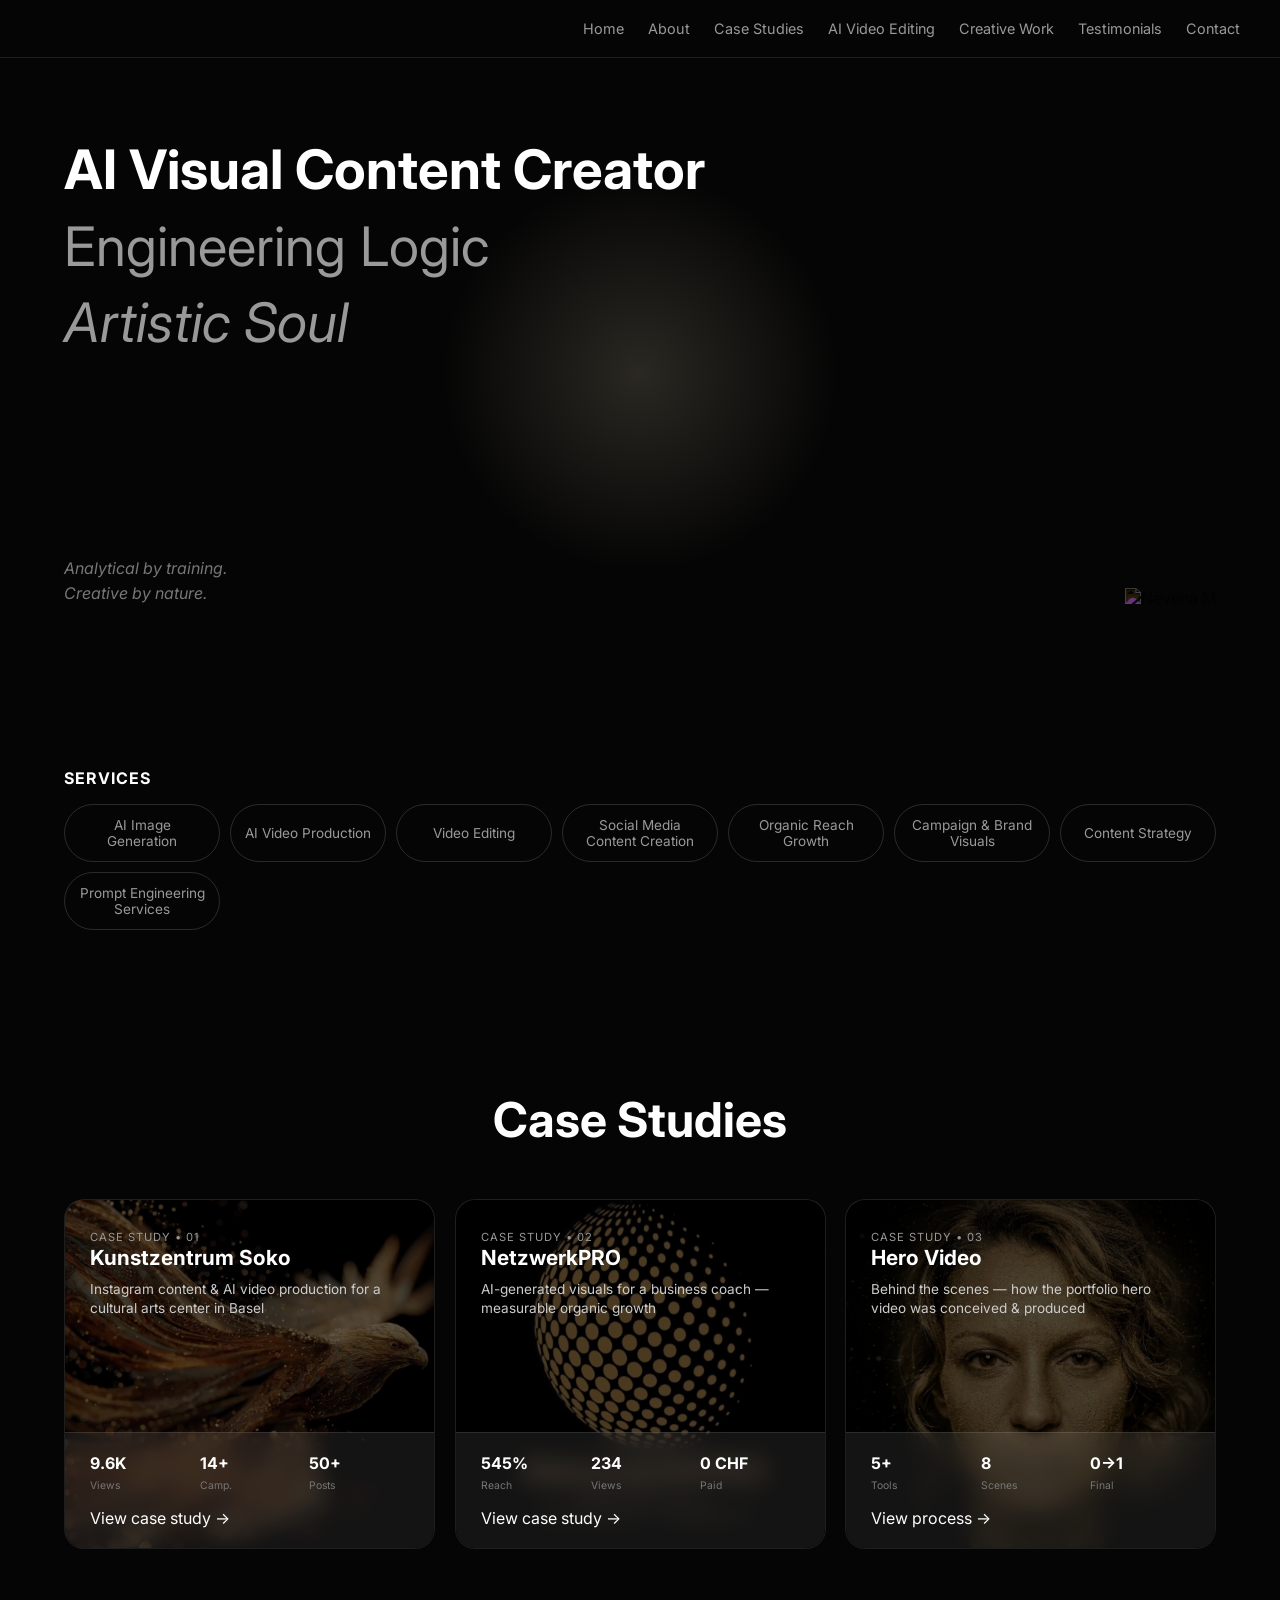
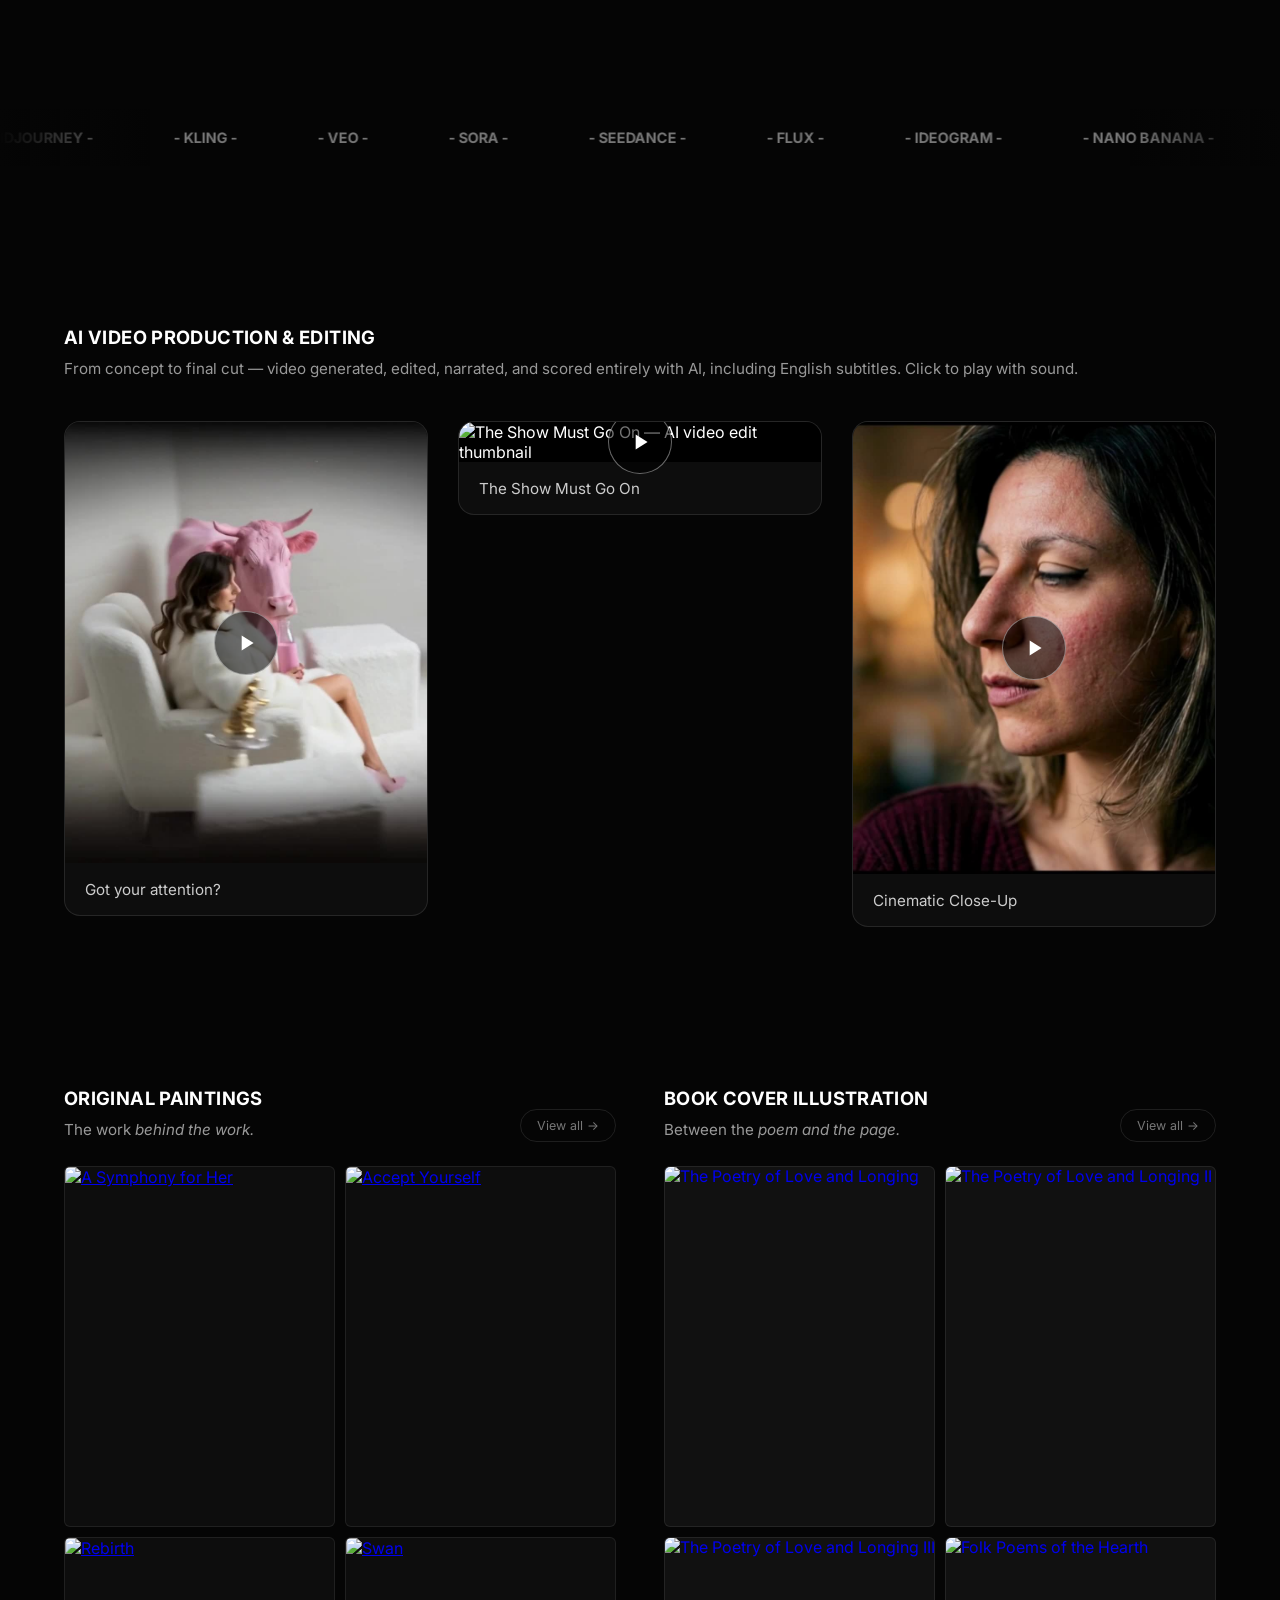
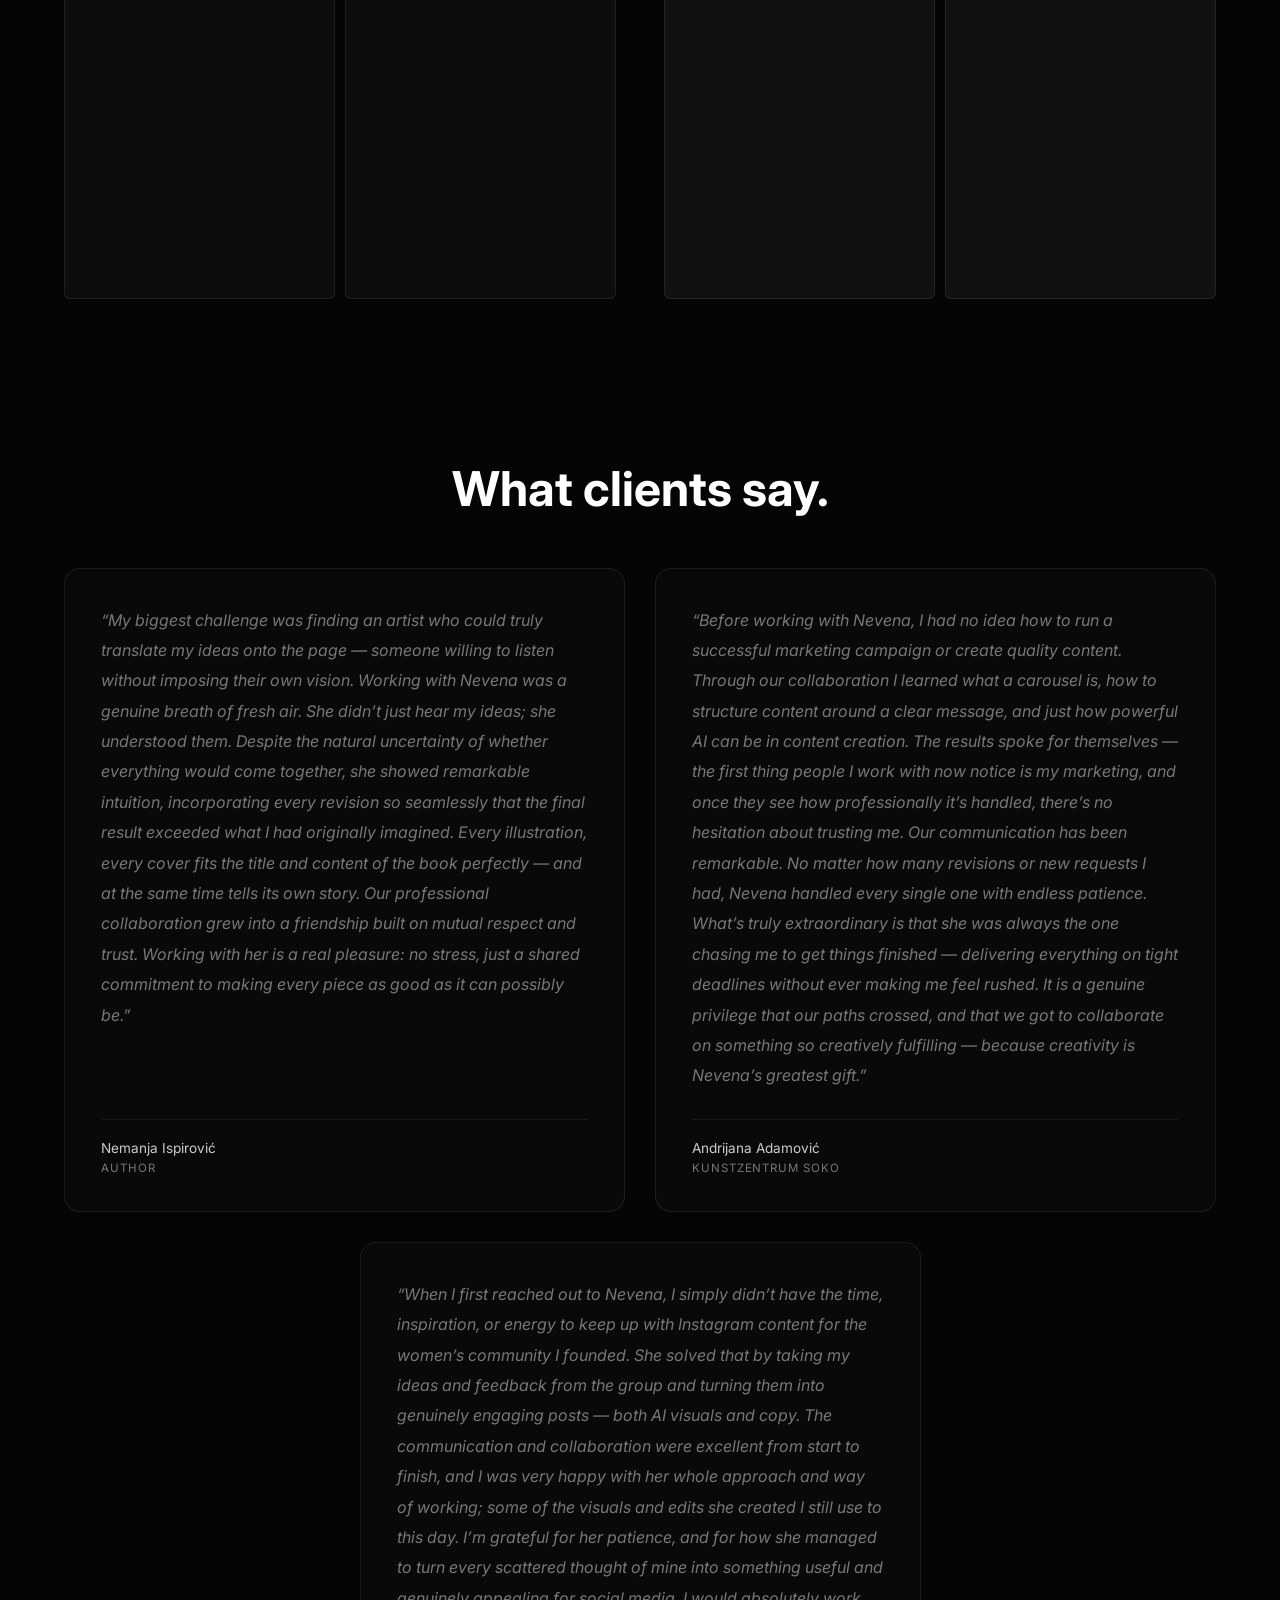
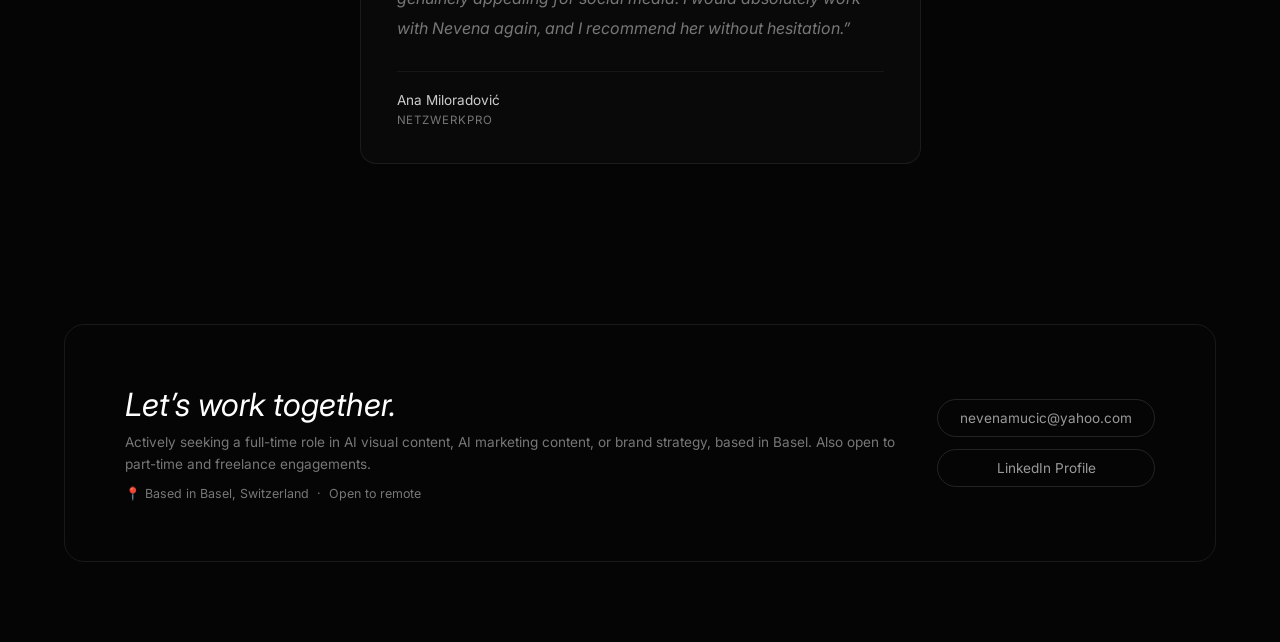
==== index.html @ 2beae6c2 "Resizing and repositioning video thumbnails and boxes" ====
<!DOCTYPE html>
<html lang="en">
<head>
    <meta charset="UTF-8">
    <meta name="viewport" content="width=device-width, initial-scale=1.0">
    <title>AI Visual Content Creator &middot; Basel | Nevena Mucic</title>
    <meta name="description" content="Nevena Mucic is an AI Visual Content Creator based in Basel, Switzerland — specializing in AI image generation, AI video production, and social media content for brands.">
    <link rel="canonical" href="https://nevenaai.com/">
    <meta property="og:type" content="website">
    <meta property="og:title" content="AI Visual Content Creator · Basel | Nevena Mucic">
    <meta property="og:description" content="Nevena Mucic is an AI Visual Content Creator based in Basel, Switzerland — specializing in AI image generation, AI video production, and social media content for brands.">
    <meta property="og:url" content="https://nevenaai.com/">
    <meta property="og:image" content="https://nevenaai.com/static/profile.jpg">
    <meta name="twitter:card" content="summary_large_image">
    <meta name="twitter:title" content="AI Visual Content Creator · Basel | Nevena Mucic">
    <meta name="twitter:description" content="Nevena Mucic is an AI Visual Content Creator based in Basel, Switzerland — specializing in AI image generation, AI video production, and social media content for brands.">
    <meta name="twitter:image" content="https://nevenaai.com/static/profile.jpg">
    <script type="application/ld+json">
    {
        "@context": "https://schema.org",
        "@type": "Person",
        "name": "Nevena Mucic",
        "jobTitle": "AI Visual Content Creator",
        "url": "https://nevenaai.com/",
        "image": "https://nevenaai.com/static/profile.jpg",
        "address": {
            "@type": "PostalAddress",
            "addressLocality": "Basel",
            "addressCountry": "CH"
        },
        "sameAs": [
            "https://www.linkedin.com/in/nevenamucic"
        ]
    }
    </script>
    <link rel="stylesheet" href="static/custom.css?v=12">
    <link rel="preconnect" href="https://fonts.googleapis.com">
    <link rel="preconnect" href="https://fonts.gstatic.com" crossorigin>
    <link href="https://fonts.googleapis.com/css2?family=Inter:wght@300;400&display=swap" rel="stylesheet">
    <style>
        .hero-section, .services-section, .case-studies-section { opacity: 0; transition: opacity 0.2s ease; }
        .fonts-loaded .hero-section, .fonts-loaded .services-section, .fonts-loaded .case-studies-section { opacity: 1; }

        /* Services section */
        .services-section { padding: 80px 5%; }
        .services-header { display: flex; align-items: baseline; gap: 16px; margin-bottom: 16px; }
        .services-label { font-size: 1rem; font-weight: 700; letter-spacing: 0.06em; text-transform: uppercase; color: #ffffff; }
        .services-grid { display: grid; grid-template-columns: repeat(auto-fit, minmax(150px, 1fr)); gap: 10px; }

        /* Artwork & Book Covers teaser — see .creative-teaser-section below */
    
        /* Book covers teaser */
        .creative-teaser-section { padding: 80px 5%; }
        .creative-blocks { display: grid; grid-template-columns: 1fr 1fr; gap: 48px; }
        .creative-block-header { display: flex; justify-content: space-between; align-items: flex-end; margin-bottom: 24px; }
        .creative-block-label { font-size: 1.15rem; letter-spacing: 0.02em; text-transform: uppercase; color: #ffffff; font-weight: 700; margin-bottom: 10px; }
        .creative-block-title { font-family: 'Inter', sans-serif; font-size: 0.95rem; font-weight: 400; color: #999999; line-height: 1.5; }
        .creative-block-title em { font-weight: 400; font-style: italic; }
        .creative-block-link { font-size: 0.78rem; color: #777777; text-decoration: none; border: 1px solid rgba(255,255,255,0.1); padding: 8px 16px; border-radius: 30px; white-space: nowrap; transition: all 0.3s ease; flex-shrink: 0; margin-left: 20px; }
        .creative-block-link:hover { color: #fff; border-color: rgba(255,255,255,0.4); }

        /* Painting grid (left block) */
        .painting-mini-grid { display: grid; grid-template-columns: repeat(2, 1fr); gap: 10px; }
        .painting-mini-item { display: block; overflow: hidden; border-radius: 6px; aspect-ratio: 3/4; background: #0d0d0d; border: 1px solid rgba(255,255,255,0.08); transform: scale(1) translateY(0); transition: border-color 0.35s cubic-bezier(0.25,1,0.5,1), transform 0.35s cubic-bezier(0.25,1,0.5,1), box-shadow 0.35s cubic-bezier(0.25,1,0.5,1); }
        .painting-mini-item img { width: 100%; height: 100%; object-fit: cover; display: block; }
        .painting-mini-item:hover { border-color: rgba(255,255,255,0.45); transform: scale(1.03) translateY(-3px); box-shadow: 0 15px 30px rgba(0,0,0,0.5); }

        /* Book covers grid (right block) */
        .book-mini-grid { display: grid; grid-template-columns: repeat(2, 1fr); gap: 10px; }
        .book-mini-item { display: block; overflow: hidden; border-radius: 6px; aspect-ratio: 3/4; background: #111; border: 1px solid rgba(255,255,255,0.08); transform: scale(1) translateY(0); transition: border-color 0.35s cubic-bezier(0.25,1,0.5,1), transform 0.35s cubic-bezier(0.25,1,0.5,1), box-shadow 0.35s cubic-bezier(0.25,1,0.5,1); position: relative; }
        .book-mini-item img { position: absolute; top: -1px; left: -1px; width: calc(100% + 2px); height: calc(100% + 2px); object-fit: cover; object-position: center top; display: block; }
        .book-mini-item.adjust-crop img { object-position: center 25%; }
        .book-mini-item:hover { border-color: rgba(255,255,255,0.45); transform: scale(1.03) translateY(-3px); box-shadow: 0 15px 30px rgba(0,0,0,0.5); }

        @media (max-width: 900px) {
            .creative-blocks { grid-template-columns: 1fr; gap: 60px; }
        }

        @media (max-width: 600px) {
            .services-grid { grid-template-columns: repeat(2, 1fr); gap: 8px; }
            .services-section { padding: 48px 5%; }
            .creative-teaser-section { padding: 48px 5%; }
            .pill { padding: 10px 12px; font-size: 0.8rem; height: 54px; }
        }
    </style>
    <script>
        document.fonts.ready.then(() => document.documentElement.classList.add('fonts-loaded'));
    </script>
    <link rel="preload" as="image" href="/static/signature.png?v=2">
</head>
<body>

    <nav class="top-nav">
        <div class="nav-links">
            <a href="/">Home</a>
            <a href="about.html">About</a>
            <a href="#case-studies">Case Studies</a>
            <a href="#video-work">AI Video Editing</a>
            <a href="artwork.html">Creative Work</a>
            <a href="#testimonials">Testimonials</a>
            <a href="#contact">Contact</a>
        </div>
    </nav>

    <main class="hero-section">
        <video autoplay loop muted playsinline class="hero-bg-video">
            <source src="https://nevenaai.com/static/background.mp4" type="video/mp4">
        </video>
        <div class="glow-effect"></div>
        <div class="hero-content">
            <div class="hero-text-block">
                <h1 class="hero-headline bold-serif">AI Visual Content Creator</h1>
                <p class="hero-tagline-row">Engineering Logic</p>
                <p class="hero-tagline-row italic-serif">Artistic Soul</p>
            </div>
        </div>
        <div class="hero-footer">
            <div class="hero-description">
                <p>Analytical by training.</p>
                <p>Creative by nature.</p>
            </div>
            <div class="hero-signature">
                <img src="https://nevenaai.com/static/signature.png?v=2" alt="Nevena M" fetchpriority="high">
            </div>
        </div>
    </main>

    <section class="services-section">
        <div class="services-header">
            <span class="services-label">Services</span>
        </div>
        <div class="services-grid">
            <div class="pill">AI Image Generation</div>
            <div class="pill">AI Video Production</div>
            <div class="pill">Video Editing</div>
            <div class="pill">Social Media Content Creation</div>
            <div class="pill">Organic Reach Growth</div>
            <div class="pill">Campaign &amp; Brand Visuals</div>
            <div class="pill">Content Strategy</div>
            <div class="pill">Prompt Engineering Services</div>
        </div>
    </section>

    <section class="case-studies-section" id="case-studies">
        <h2 class="section-title">Case Studies</h2>
        <div class="case-studies-grid">

            <a href="/soko.html" class="case-card bg-card-01">
                <div class="card-content">
                    <span class="card-meta">CASE STUDY &bull; 01</span>
                    <div class="card-header">
                        <h2>Kunstzentrum Soko</h2>
                        <p>Instagram content &amp; AI video production for a cultural arts center in Basel</p>
                    </div>
                </div>
                <div class="stat-bar">
                    <div class="data-grid">
                        <div class="data-item"><span>9.6K</span><label>Views</label></div>
                        <div class="data-item"><span>14+</span><label>Camp.</label></div>
                        <div class="data-item"><span>50+</span><label>Posts</label></div>
                    </div>
                    <div class="action-link">View case study &rarr;</div>
                </div>
            </a>

            <a href="/netzwerkpro.html" class="case-card bg-card-02">
                <div class="card-content">
                    <span class="card-meta">CASE STUDY &bull; 02</span>
                    <div class="card-header">
                        <h2>NetzwerkPRO</h2>
                        <p>AI-generated visuals for a business coach &mdash; measurable organic growth</p>
                    </div>
                </div>
                <div class="stat-bar">
                    <div class="data-grid">
                        <div class="data-item"><span>545%</span><label>Reach</label></div>
                        <div class="data-item"><span>234</span><label>Views</label></div>
                        <div class="data-item"><span>0 CHF</span><label>Paid</label></div>
                    </div>
                    <div class="action-link">View case study &rarr;</div>
                </div>
            </a>

            <a href="/hero-video.html" class="case-card bg-card-03">
                <div class="card-content">
                    <span class="card-meta">CASE STUDY &bull; 03</span>
                    <div class="card-header">
                        <h2>Hero Video</h2>
                        <p>Behind the scenes &mdash; how the portfolio hero video was conceived &amp; produced</p>
                    </div>
                </div>
                <div class="stat-bar">
                    <div class="data-grid">
                        <div class="data-item"><span>5+</span><label>Tools</label></div>
                        <div class="data-item"><span>8</span><label>Scenes</label></div>
                        <div class="data-item"><span>0&rarr;1</span><label>Final</label></div>
                    </div>
                    <div class="action-link">View process &rarr;</div>
                </div>
            </a>

        </div>
    </section>

    <div class="marquee-container">
        <div class="mask-left"></div>
        <div class="mask-right"></div>
        <div class="marquee-track" id="marqueeTrack">
            <span class="marquee-item">- MIDJOURNEY -</span>
            <span class="marquee-item">- KLING -</span>
            <span class="marquee-item">- VEO -</span>
            <span class="marquee-item">- SORA -</span>
            <span class="marquee-item">- SEEDANCE -</span>
            <span class="marquee-item">- FLUX -</span>
            <span class="marquee-item">- IDEOGRAM -</span>
            <span class="marquee-item">- NANO BANANA -</span>
            <span class="marquee-item">- CANVA -</span>
            <span class="marquee-item">- CAPCUT -</span>
        </div>
    </div>

    <section class="video-work-section" id="video-work">
        <div class="video-work-header">
            <span class="video-work-label">AI Video Production &amp; Editing</span>
            <p class="video-work-desc">From concept to final cut &mdash; video generated, edited, narrated, and scored entirely with AI, including English subtitles. Click to play with sound.</p>
        </div>
        <div class="video-work-grid">

            <!-- Video: Portfolio Showreel (self-hosted, with sound) -->
            <div class="video-card">
                <div class="video-card-frame" data-video-src="static/za-portfolio-cropped.mp4">
                    <img src="static/showreel-poster.jpg" alt="Portfolio Showreel thumbnail" class="video-card-thumb" loading="lazy">
                    <button class="video-play-btn" aria-label="Play video: Portfolio Showreel" onclick="playLocalVideo(this)">
                        <svg width="26" height="26" viewBox="0 0 24 24" fill="#ffffff"><path d="M8 5v14l11-7z"/></svg>
                    </button>
                </div>
                <div class="video-card-caption">
                    <span class="video-card-title">Got your attention?</span>
                </div>
            </div>

            <!-- Video: The Show Must Go On (YouTube-hosted) -->
            <div class="video-card">
                <div class="video-card-frame" data-video-id="CoiUNkytv5I">
                    <img src="https://img.youtube.com/vi/CoiUNkytv5I/maxresdefault.jpg" alt="The Show Must Go On — AI video edit thumbnail" class="video-card-thumb" loading="lazy">
                    <button class="video-play-btn" aria-label="Play video: The Show Must Go On" onclick="playVideoCard(this)">
                        <svg width="26" height="26" viewBox="0 0 24 24" fill="#ffffff"><path d="M8 5v14l11-7z"/></svg>
                    </button>
                </div>
                <div class="video-card-caption">
                    <span class="video-card-title">The Show Must Go On</span>
                </div>
            </div>

            <!-- Video: new AI edit (self-hosted, with sound) -->
            <div class="video-card">
                <div class="video-card-frame" data-video-src="static/ai-video-2.mp4">
                    <img src="static/ai-video-2-poster.jpg" alt="Cinematic Close-Up — AI video edit thumbnail" class="video-card-thumb" loading="lazy">
                    <button class="video-play-btn" aria-label="Play video: Cinematic Close-Up" onclick="playLocalVideo(this)">
                        <svg width="26" height="26" viewBox="0 0 24 24" fill="#ffffff"><path d="M8 5v14l11-7z"/></svg>
                    </button>
                </div>
                <div class="video-card-caption">
                    <span class="video-card-title">Cinematic Close-Up</span>
                </div>
            </div>

            <!-- Add more <div class="video-card"> blocks here as more videos are ready -->

        </div>
    </section>

    <script>
        // Self-hosted videos — click swaps the poster for a real <video> with controls + sound
        function playLocalVideo(btn) {
            var frame = btn.closest('.video-card-frame');
            var src = frame.getAttribute('data-video-src');
            var title = btn.getAttribute('aria-label').replace('Play video: ', '');
            var video = document.createElement('video');
            video.src = src;
            video.controls = true;
            video.autoplay = true;
            video.playsInline = true;
            video.setAttribute('aria-label', title);
            video.className = 'video-card-thumb';
            frame.innerHTML = '';
            frame.appendChild(video);
        }

        // YouTube-hosted videos — click swaps the thumbnail for an embedded player
        function playVideoCard(btn) {
            var frame = btn.closest('.video-card-frame');
            var videoId = frame.getAttribute('data-video-id');
            var title = btn.getAttribute('aria-label').replace('Play video: ', '');
            var iframe = document.createElement('iframe');
            iframe.src = 'https://www.youtube-nocookie.com/embed/' + videoId + '?autoplay=1&rel=0&modestbranding=1';
            iframe.title = title;
            iframe.setAttribute('frameborder', '0');
            iframe.setAttribute('allow', 'accelerometer; autoplay; clipboard-write; encrypted-media; gyroscope; picture-in-picture');
            iframe.setAttribute('allowfullscreen', '');
            iframe.style.width = '100%';
            iframe.style.height = '100%';
            iframe.style.position = 'absolute';
            iframe.style.top = '0';
            iframe.style.left = '0';
            frame.innerHTML = '';
            frame.appendChild(iframe);
        }
    </script>

    <section class="creative-teaser-section">
        <div class="creative-blocks">

            <!-- Block 1: Artwork / Paintings -->
            <div class="creative-block">
                <div class="creative-block-header">
                    <div>
                        <p class="creative-block-label">Original Paintings</p>
                        <h2 class="creative-block-title">The work <em>behind the work.</em></h2>
                    </div>
                    <a href="/artwork.html" class="creative-block-link">View all &rarr;</a>
                </div>
                <div class="painting-mini-grid">
                    <a href="/artwork.html" class="painting-mini-item">
                        <img src="https://nevenaai.com/static/artwork/paintings/teaser/A symphony for her 50x50.jpg" alt="A Symphony for Her" loading="lazy" decoding="async">
                    </a>
                    <a href="/artwork.html" class="painting-mini-item">
                        <img src="https://nevenaai.com/static/artwork/paintings/teaser/Accept yourself 100x70.jpg" alt="Accept Yourself" loading="lazy" decoding="async">
                    </a>
                    <a href="/artwork.html" class="painting-mini-item">
                        <img src="https://nevenaai.com/static/artwork/paintings/teaser/Rebirth 100x70.jpg" alt="Rebirth" loading="lazy" decoding="async">
                    </a>
                    <a href="/artwork.html" class="painting-mini-item">
                        <img src="https://nevenaai.com/static/artwork/paintings/teaser/Swan 50x40.jpg" alt="Swan" loading="lazy" decoding="async">
                    </a>
                </div>
            </div>

            <!-- Block 2: Book Covers -->
            <div class="creative-block">
                <div class="creative-block-header">
                    <div>
                        <p class="creative-block-label">Book Cover Illustration</p>
                        <h2 class="creative-block-title">Between the <em>poem and the page.</em></h2>
                    </div>
                    <a href="/artwork.html#book-covers" class="creative-block-link">View all &rarr;</a>
                </div>
                <div class="book-mini-grid">
                    <a href="/artwork.html#book-covers" class="book-mini-item adjust-crop">
                        <img src="https://nevenaai.com/static/artwork/covers/drag-1-cover.png" alt="The Poetry of Love and Longing" loading="lazy" decoding="async">
                    </a>
                    <a href="/artwork.html#book-covers" class="book-mini-item adjust-crop">
                        <img src="https://nevenaai.com/static/artwork/covers/drag-2-cover.png" alt="The Poetry of Love and Longing II" loading="lazy" decoding="async">
                    </a>
                    <a href="/artwork.html#book-covers" class="book-mini-item">
                        <img src="https://nevenaai.com/static/artwork/covers/drag-3-cover.png" alt="The Poetry of Love and Longing III" loading="lazy" decoding="async">
                    </a>
                    <a href="/artwork.html#book-covers" class="book-mini-item">
                        <img src="https://nevenaai.com/static/artwork/covers/kasi-cover.png" alt="Folk Poems of the Hearth" loading="lazy" decoding="async">
                    </a>
                </div>
            </div>

        </div>
    </section>

    <section class="testimonials-section" id="testimonials">
        <h2 class="section-title">What clients say.</h2>
        <div class="testimonials-grid">

            <div class="testimonial-card">
                <div class="testimonial-quote">
                    <p>&ldquo;My biggest challenge was finding an artist who could truly translate my ideas onto the page &mdash; someone willing to listen without imposing their own vision. Working with Nevena was a genuine breath of fresh air. She didn&rsquo;t just hear my ideas; she understood them. Despite the natural uncertainty of whether everything would come together, she showed remarkable intuition, incorporating every revision so seamlessly that the final result exceeded what I had originally imagined. Every illustration, every cover fits the title and content of the book perfectly &mdash; and at the same time tells its own story. Our professional collaboration grew into a friendship built on mutual respect and trust. Working with her is a real pleasure: no stress, just a shared commitment to making every piece as good as it can possibly be.&rdquo;</p>
                </div>
                <div class="testimonial-author">
                    <div class="testimonial-name">Nemanja Ispirovi&#263;</div>
                    <div class="testimonial-role">Author</div>
                </div>
            </div>

            <div class="testimonial-card">
                <div class="testimonial-quote">
                    <p>&ldquo;Before working with Nevena, I had no idea how to run a successful marketing campaign or create quality content. Through our collaboration I learned what a carousel is, how to structure content around a clear message, and just how powerful AI can be in content creation. The results spoke for themselves &mdash; the first thing people I work with now notice is my marketing, and once they see how professionally it&rsquo;s handled, there&rsquo;s no hesitation about trusting me. Our communication has been remarkable. No matter how many revisions or new requests I had, Nevena handled every single one with endless patience. What&rsquo;s truly extraordinary is that she was always the one chasing me to get things finished &mdash; delivering everything on tight deadlines without ever making me feel rushed. It is a genuine privilege that our paths crossed, and that we got to collaborate on something so creatively fulfilling &mdash; because creativity is Nevena&rsquo;s greatest gift.&rdquo;</p>
                </div>
                <div class="testimonial-author">
                    <div class="testimonial-name">Andrijana Adamovi&#263;</div>
                    <div class="testimonial-role">Kunstzentrum SOKO</div>
                </div>
            </div>

            <div class="testimonial-card">
                <div class="testimonial-quote">
                    <p>&ldquo;When I first reached out to Nevena, I simply didn&rsquo;t have the time, inspiration, or energy to keep up with Instagram content for the women&rsquo;s community I founded. She solved that by taking my ideas and feedback from the group and turning them into genuinely engaging posts &mdash; both AI visuals and copy. The communication and collaboration were excellent from start to finish, and I was very happy with her whole approach and way of working; some of the visuals and edits she created I still use to this day. I&rsquo;m grateful for her patience, and for how she managed to turn every scattered thought of mine into something useful and genuinely appealing for social media. I would absolutely work with Nevena again, and I recommend her without hesitation.&rdquo;</p>
                </div>
                <div class="testimonial-author">
                    <div class="testimonial-name">Ana Miloradovi&#263;</div>
                    <div class="testimonial-role">NetzwerkPRO</div>
                </div>
            </div>

        </div>
    </section>

    <section class="contact-section" id="contact">
        <div class="contact-inner">
            <div class="contact-text">
                <h2 class="contact-heading">Let&rsquo;s work together.</h2>
                <p class="contact-sub">Actively seeking a full-time role in AI visual content, AI marketing content, or brand strategy, based in Basel. Also open to part-time and freelance engagements.</p>
                <p class="contact-location">&#128205; Based in Basel, Switzerland &nbsp;&middot;&nbsp; Open to remote</p>
            </div>
            <div class="contact-links">
                <a href="mailto:nevenamucic@yahoo.com" class="contact-btn">nevenamucic@yahoo.com</a>
                <a href="https://www.linkedin.com/in/nevenamucic" target="_blank" rel="noopener" class="contact-btn">LinkedIn Profile</a>
            </div>
        </div>
    </section>

    <script>
        // ── JS Marquee ──
        (function() {
            const track = document.getElementById('marqueeTrack');
            const speed = 0.6;
            const copies = 6;
            const baseHTML = track.innerHTML;
            let html = '';
            for (let c = 0; c < copies; c++) { html += baseHTML; }
            track.innerHTML = html;
            let pos = 0;
            const setWidth = () => track.scrollWidth / copies;
            function tick() {
                pos -= speed;
                if (Math.abs(pos) >= setWidth()) pos += setWidth();
                track.style.transform = 'translateX(' + pos + 'px)';
                requestAnimationFrame(tick);
            }
            requestAnimationFrame(tick);
        })();

    </script>

</body>
</html>
---- static/custom.css ----
/* ── Base Reset ── */
*, *::before, *::after { box-sizing: border-box; margin: 0; padding: 0; }
body, html { margin: 0; padding: 0; background-color: #050505; color: #ffffff; font-family: 'Inter', sans-serif; overflow-x: hidden; }
html { scroll-behavior: smooth; }

/* ── Top Navigation ── */
.top-nav { display: flex; justify-content: flex-end; padding: 20px 40px; border-bottom: 1px solid rgba(255,255,255,0.1); }
.nav-links { display: flex; flex-wrap: wrap; justify-content: flex-end; gap: 6px 0; }
.nav-links a { color: #999999; text-decoration: none; margin-left: 24px; font-size: 0.9rem; transition: color 0.3s ease; }
.nav-links a:hover { color: #ffffff; }

/* ── Hero ── */
.hero-section { position: relative; padding: 80px 5% 80px 5%; min-height: 70vh; overflow: hidden; display: flex; flex-direction: column; justify-content: space-between; }
.hero-bg-video { position: absolute; top: 0; left: 0; width: 100%; height: 100%; object-fit: cover; z-index: 0; opacity: 0.5; pointer-events: none; }
.glow-effect { position: absolute; top: 50%; left: 50%; transform: translate(-50%, -50%); width: 400px; height: 400px; background: radial-gradient(circle, rgba(255,240,200,0.15) 0%, rgba(0,0,0,0) 70%); z-index: 1; }
.hero-content, .hero-footer { position: relative; z-index: 2; }
.hero-text-block { display: flex; flex-direction: column; gap: 14px; }
.hero-headline { margin: 0; line-height: 1.15; font-size: clamp(2.2rem, 4.5vw, 3.4rem); }
.bold-serif { font-family: 'Inter', sans-serif; font-weight: 700; margin: 0; }
.italic-serif { font-family: 'Inter', sans-serif; font-style: italic; font-weight: 400; margin: 0; }
.hero-tagline-row { margin: 0; line-height: 1.15; font-size: clamp(2.2rem, 4.5vw, 3.4rem); color: #999999; }
.hero-footer { display: flex; justify-content: space-between; align-items: flex-end; margin-top: 60px; }
.hero-description p { margin: 5px 0; color: #777777; font-style: italic; }
.hero-signature img { height: 120px; filter: invert(1); opacity: 0.6; }

/* ── Services Pills ── */
.pill { border: 1px solid rgba(255,255,255,0.15); padding: 10px 14px; border-radius: 30px; text-align: center; color: #999999; font-size: 0.85rem; display: flex; align-items: center; justify-content: center; height: 58px; box-sizing: border-box; }

/* ── AI Video Content ── */
.video-work-section { padding: 80px 5%; }
.video-work-header { margin-bottom: 40px; }
.video-work-label { font-size: 1.15rem; letter-spacing: 0.02em; text-transform: uppercase; color: #ffffff; font-weight: 700; display: block; margin-bottom: 10px; }
.video-work-desc { font-size: 0.95rem; color: #999999; line-height: 1.5; margin: 0; }
.video-card { border-radius: 16px; overflow: hidden; border: 1px solid rgba(255,255,255,0.1); background: #0d0d0d; transition: border-color 0.3s ease; }
.video-card:hover { border-color: rgba(255,255,255,0.3); }
.video-card-frame { position: relative; width: 100%; background: #000; }
.video-card-thumb { width: 100%; height: auto; display: block; }
.video-play-btn { position: absolute; top: 50%; left: 50%; transform: translate(-50%, -50%); width: 64px; height: 64px; border-radius: 50%; background: rgba(0,0,0,0.55); border: 1px solid rgba(255,255,255,0.4); display: flex; align-items: center; justify-content: center; cursor: pointer; transition: background 0.3s ease, transform 0.3s ease; padding: 0; }
.video-play-btn:hover { background: rgba(0,0,0,0.8); transform: translate(-50%, -50%) scale(1.08); }
.video-card-caption { padding: 16px 20px; }
.video-card-title { font-size: 0.95rem; color: #cccccc; }

/* ── Marquee ── */
.marquee-container { width: 100%; position: relative; overflow: hidden; padding: 20px 0; margin: 80px 0; display: flex; align-items: center; background-color: #050505; box-shadow: 0 1px 0 #050505; }
.mask-left, .mask-right { position: absolute; top: 0; height: 100%; width: 150px; z-index: 3; pointer-events: none; }
.mask-left { left: 0; background: linear-gradient(to right, #050505 0%, transparent 100%); }
.mask-right { right: 0; background: linear-gradient(to left, #050505 0%, transparent 100%); }
.marquee-track { display: flex; white-space: nowrap; will-change: transform; }
.marquee-item { display: inline-block; padding: 0 40px; color: #777777; font-size: 0.9rem; font-weight: bold; text-transform: uppercase; flex-shrink: 0; }

/* ── AI Video Section (each card keeps its video's real aspect ratio, wraps to fill the row) ── */
.video-work-grid { display: flex; flex-wrap: wrap; align-items: flex-start; gap: 30px; }
.video-work-grid .video-card { flex: 1 1 300px; max-width: 380px; }

/* ── Case Studies ── */
.case-studies-section { padding: 80px 5%; scroll-margin-top: 40px; }
.section-title { font-size: 3rem; font-family: 'Inter', sans-serif; margin-bottom: 50px; text-align: center; }
.case-studies-grid { display: grid; grid-template-columns: repeat(auto-fit, minmax(280px, 1fr)); gap: 20px; }

.case-card { border: 1px solid rgba(255,255,255,0.1); border-radius: 20px; text-decoration: none; color: #ffffff; display: flex; flex-direction: column; min-height: 350px; background-color: #0d0d0d; overflow: hidden; background-clip: padding-box; transform: perspective(1000px) translateZ(0); transform-style: preserve-3d; will-change: transform; backface-visibility: hidden; -webkit-font-smoothing: antialiased; -moz-osx-font-smoothing: grayscale; transition: transform 0.35s cubic-bezier(0.25,1,0.5,1), border-color 0.35s cubic-bezier(0.25,1,0.5,1), box-shadow 0.35s cubic-bezier(0.25,1,0.5,1), opacity 0.35s ease; }
.case-card:hover { border-color: rgba(255,255,255,0.45); transform: perspective(1000px) scale(1.02) translateY(-4px) translateZ(0); box-shadow: 0 15px 30px rgba(0,0,0,0.5); }

.card-content { padding: 25px; flex-grow: 1; }
.stat-bar { background-color: rgba(255,255,255,0.08); backdrop-filter: blur(12px); -webkit-backdrop-filter: blur(12px); padding: 20px 25px; border-top: 1px solid rgba(255,255,255,0.1); display: flex; flex-direction: column; gap: 15px; }

.bg-card-01 { background-image: linear-gradient(rgba(0,0,0,0.6),rgba(0,0,0,0.6)), url('Untitled design (2).png'); background-size: cover; background-position: center; background-repeat: no-repeat; background-origin: border-box; }
.bg-card-02 { background-image: linear-gradient(rgba(0,0,0,0.7),rgba(0,0,0,0.7)), url('NetzwerkPro%20logo.png'); background-size: cover; background-position: center; background-repeat: no-repeat; background-origin: border-box; }
.bg-card-03 { background-image: linear-gradient(rgba(0,0,0,0.7),rgba(0,0,0,0.7)), url('HeroVideo.png'); background-size: cover; background-position: center; background-repeat: no-repeat; background-origin: border-box; }

.card-meta { color: #999999; font-size: 0.7rem; margin-bottom: 10px; text-transform: uppercase; letter-spacing: 1px; }
.card-header h2 { font-size: 1.3rem; margin: 0 0 10px 0; font-family: 'Inter', sans-serif; }
.card-header p { font-size: 0.85rem; color: #cccccc; line-height: 1.4; }
.data-grid { display: grid; grid-template-columns: 1fr 1fr 1fr; gap: 10px; }
.data-item span { display: block; font-size: 1rem; font-weight: bold; }
.data-item label { font-size: 0.65rem; color: #777777; }

/* ── Testimonials ── */
.testimonials-section { padding: 80px 5%; scroll-margin-top: 40px; }
.testimonials-grid { display: grid; grid-template-columns: repeat(2, 1fr); gap: 30px; }
.testimonials-grid .testimonial-card:last-child:nth-child(odd) { grid-column: 1 / -1; max-width: calc(50% - 15px); margin: 0 auto; }

.testimonial-card {
    border: 1px solid rgba(255,255,255,0.07);
    border-radius: 16px;
    padding: 36px;
    background: rgba(255,255,255,0.02);
    display: flex;
    flex-direction: column;
    justify-content: space-between;
    gap: 28px;
    transition: border-color 0.3s ease;
}
.testimonial-card:hover { border-color: rgba(255,255,255,0.18); }

.testimonial-quote p {
    font-family: 'Inter', sans-serif;
    font-style: italic;
    font-size: 1rem;
    line-height: 1.9;
    color: #777777;
    margin: 0;
}

.testimonial-author {
    border-top: 1px solid rgba(255,255,255,0.06);
    padding-top: 20px;
}

.testimonial-name {
    font-size: 0.85rem;
    color: #cccccc;
    font-weight: 400;
    margin-bottom: 5px;
}

.testimonial-role {
    font-size: 0.72rem;
    color: #777777;
    text-transform: uppercase;
    letter-spacing: 0.08em;
}

/* ── Contact ── */
.contact-section { margin: 80px 5%; }
.contact-inner { border: 1px solid rgba(255,255,255,0.08); border-radius: 20px; padding: 60px; display: flex; justify-content: space-between; align-items: center; gap: 40px; }
.contact-heading { font-family: 'Inter', sans-serif; font-size: 2rem; font-weight: 400; font-style: italic; margin-bottom: 8px; color: #ffffff; }
.contact-sub { font-size: 0.85rem; color: #777777; line-height: 1.6; }
.contact-location { font-size: 0.78rem; color: #777777; margin-top: 10px; }
.contact-links { display: flex; flex-direction: column; gap: 12px; flex-shrink: 0; }
.contact-btn { color: #999999; text-decoration: none; font-size: 0.85rem; border: 1px solid rgba(255,255,255,0.12); padding: 10px 22px; border-radius: 30px; text-align: center; transition: all 0.3s ease; white-space: nowrap; }
.contact-btn:hover { color: #fff; border-color: rgba(255,255,255,0.4); }

/* ── Responsive ── */
@media (max-width: 768px) {
    .top-nav { padding: 12px 16px; justify-content: center; }
    .nav-links { display: flex; flex-wrap: wrap; justify-content: center; gap: 8px 0; }
    .nav-links a { margin-left: 12px; font-size: 0.75rem; }
    .hero-section { padding: 50px 5% 30px 5%; min-height: 55vh; }
    .hero-bg-video { transform: scale(1.3) translateY(6%); transform-origin: center; }
    .hero-footer { margin-top: 32px; }
    .hero-description p { font-size: 0.8rem; white-space: nowrap; }
    .hero-signature img { height: 60px; }
    .case-studies-section { padding: 48px 5%; }
    .marquee-container { margin: 48px 0; padding: 16px 0; }
    .video-work-section { padding: 48px 5%; }
    .testimonials-section { padding: 48px 5%; }
    .contact-section { margin: 48px 5%; }
    .pill { padding: 8px 12px; font-size: 0.8rem; height: 52px; }
    .testimonials-grid { grid-template-columns: 1fr; }
    .testimonials-grid .testimonial-card:last-child:nth-child(odd) { max-width: 100%; }
    .contact-inner { flex-direction: column; padding: 36px 24px; align-items: flex-start; }
    .contact-links { width: 100%; }
    .contact-btn { text-align: center; }
}
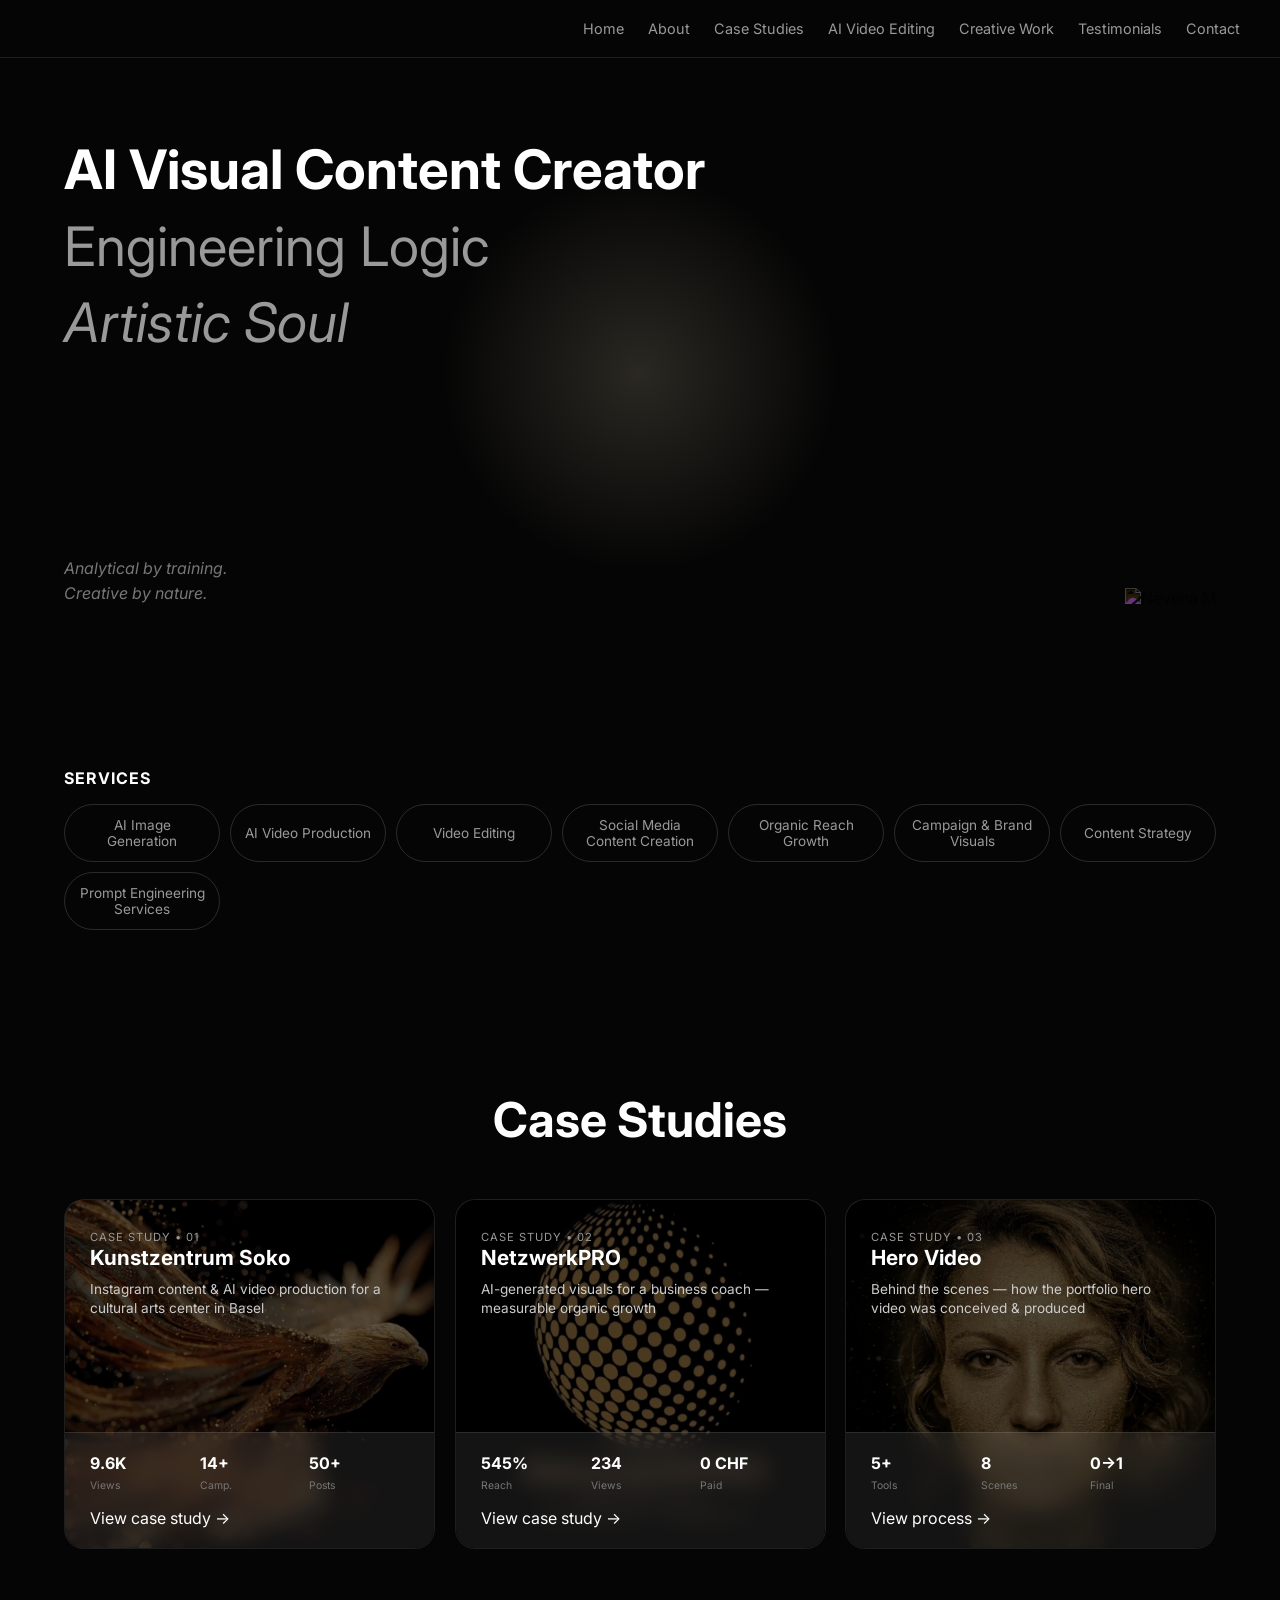
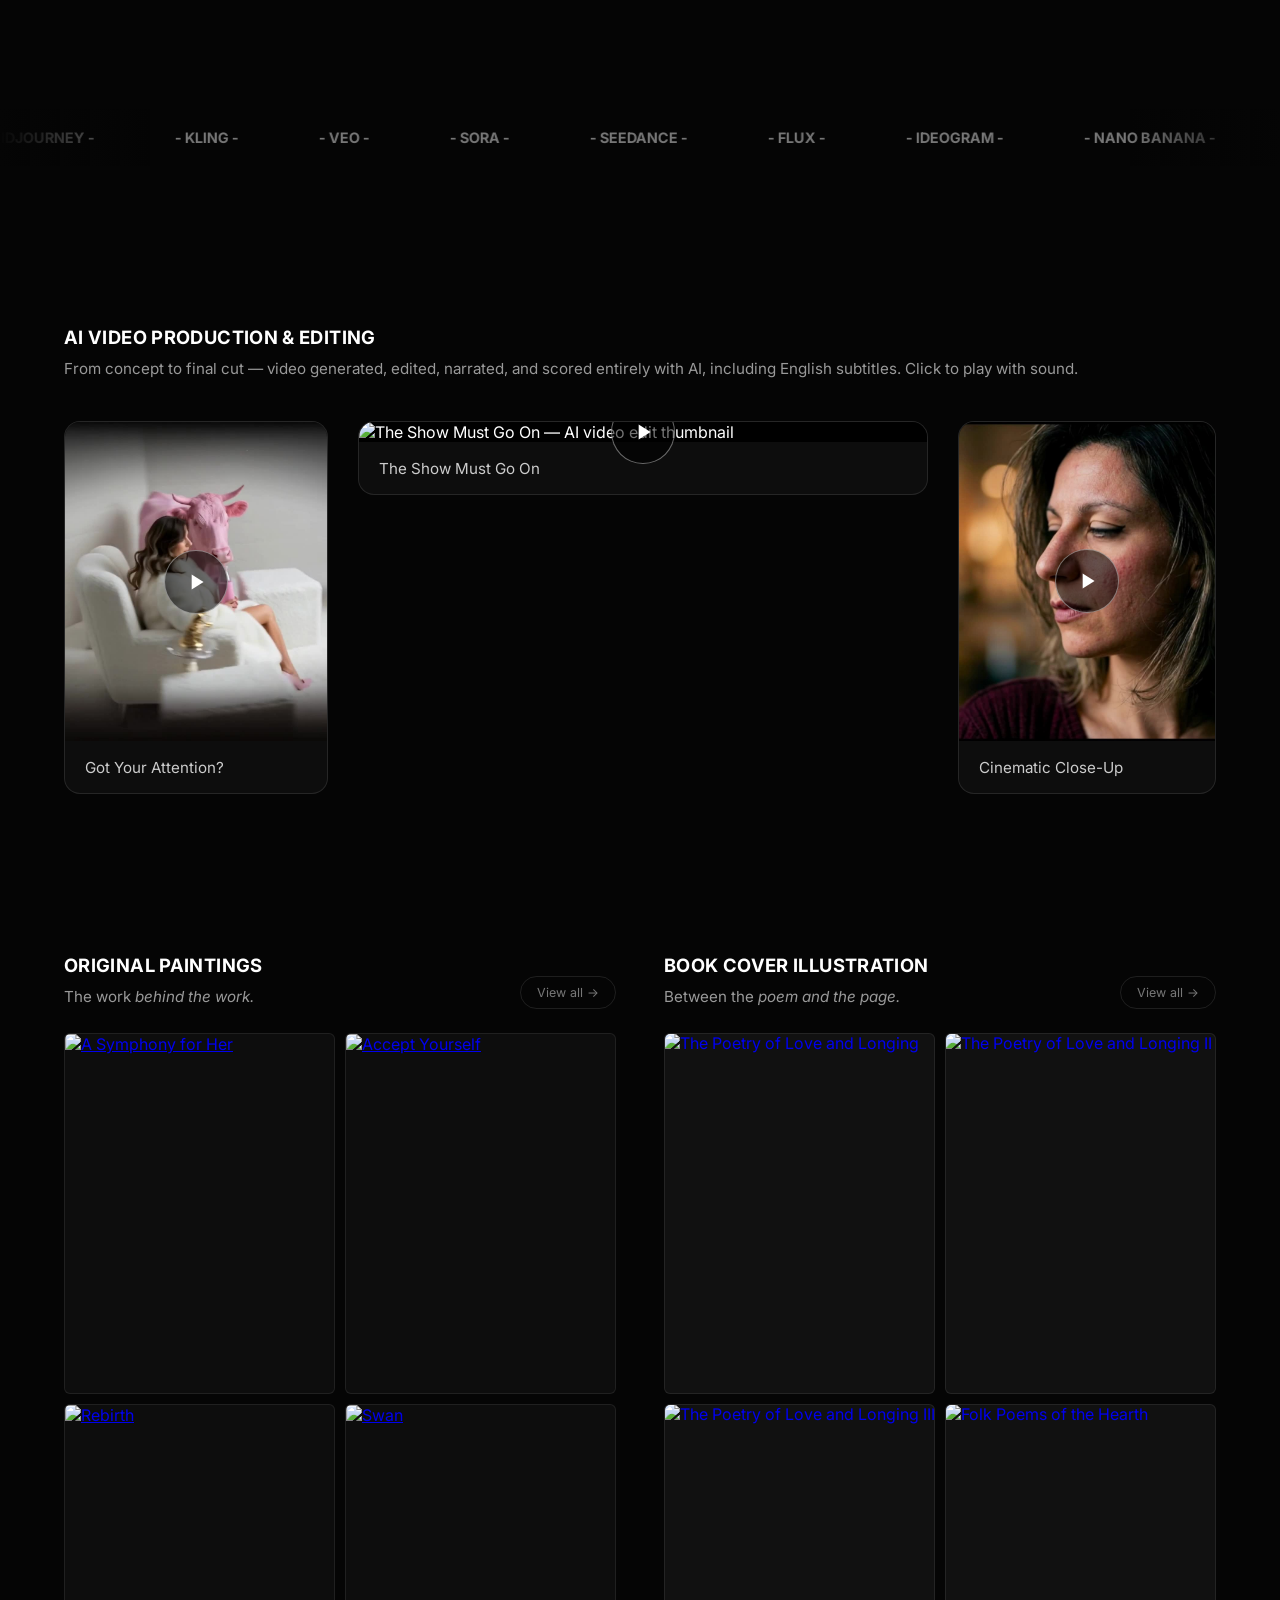
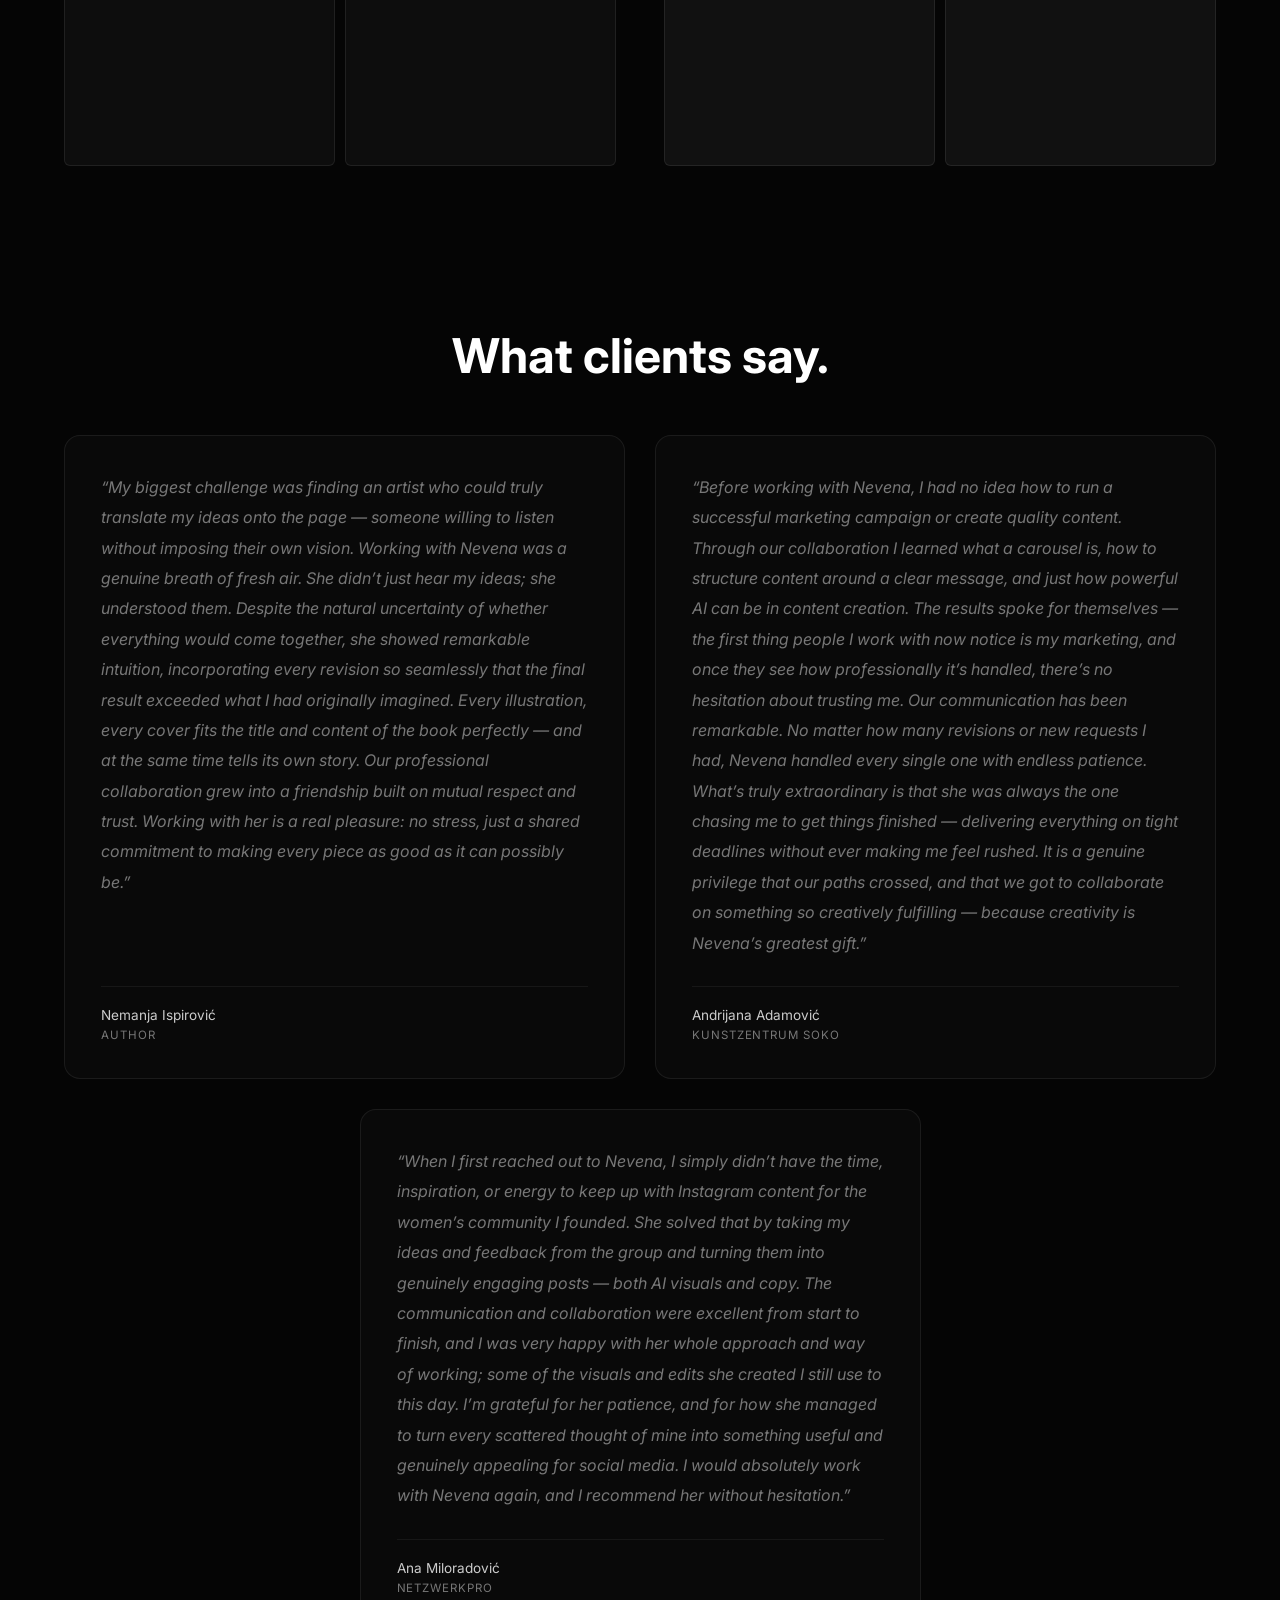
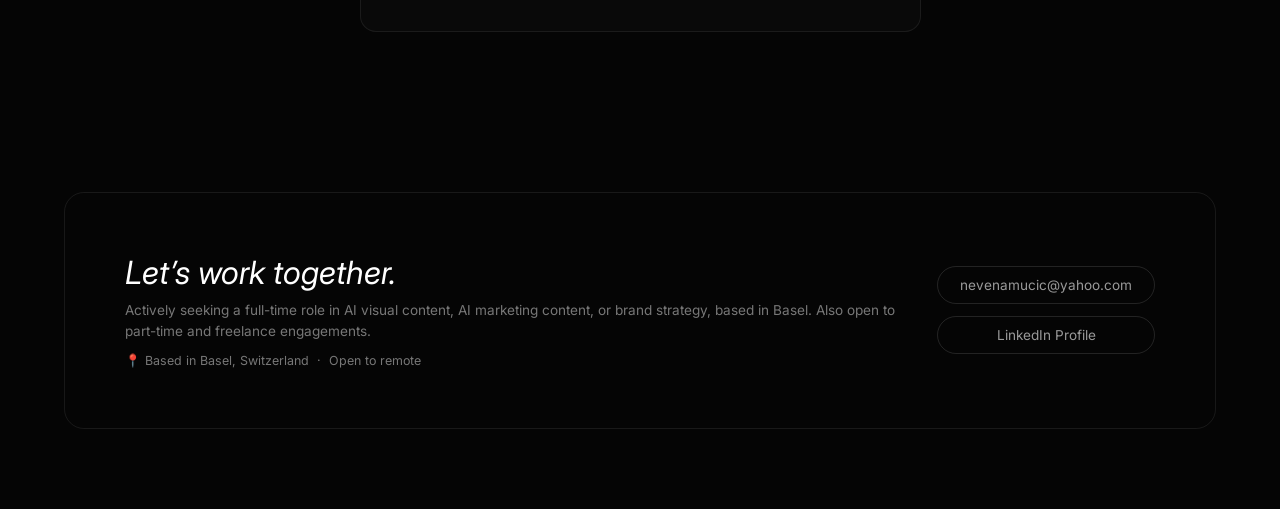
==== commit 9313738c: "One more tweak to AI videos size and file name" ====
--- a/index.html
+++ b/index.html
@@ -33,7 +33,7 @@
         ]
     }
     </script>
-    <link rel="stylesheet" href="static/custom.css?v=12">
+    <link rel="stylesheet" href="static/custom.css?v=13">
     <link rel="preconnect" href="https://fonts.googleapis.com">
     <link rel="preconnect" href="https://fonts.gstatic.com" crossorigin>
     <link href="https://fonts.googleapis.com/css2?family=Inter:wght@300;400&display=swap" rel="stylesheet">
@@ -226,8 +226,8 @@
         </div>
         <div class="video-work-grid">
 
-            <!-- Video: Portfolio Showreel (self-hosted, with sound) -->
-            <div class="video-card">
+            <!-- Video: Portfolio Showreel (self-hosted, with sound) — aspect ratio 864:1054 -->
+            <div class="video-card" style="--vratio: 0.82;">
                 <div class="video-card-frame" data-video-src="static/za-portfolio-cropped.mp4">
                     <img src="static/showreel-poster.jpg" alt="Portfolio Showreel thumbnail" class="video-card-thumb" loading="lazy">
                     <button class="video-play-btn" aria-label="Play video: Portfolio Showreel" onclick="playLocalVideo(this)">
@@ -235,12 +235,12 @@
                     </button>
                 </div>
                 <div class="video-card-caption">
-                    <span class="video-card-title">Got your attention?</span>
-                </div>
-            </div>
-
-            <!-- Video: The Show Must Go On (YouTube-hosted) -->
-            <div class="video-card">
+                    <span class="video-card-title">Got Your Attention?</span>
+                </div>
+            </div>
+
+            <!-- Video: The Show Must Go On (YouTube-hosted) — aspect ratio 16:9 -->
+            <div class="video-card" style="--vratio: 1.78;">
                 <div class="video-card-frame" data-video-id="CoiUNkytv5I">
                     <img src="https://img.youtube.com/vi/CoiUNkytv5I/maxresdefault.jpg" alt="The Show Must Go On — AI video edit thumbnail" class="video-card-thumb" loading="lazy">
                     <button class="video-play-btn" aria-label="Play video: The Show Must Go On" onclick="playVideoCard(this)">
@@ -252,8 +252,8 @@
                 </div>
             </div>
 
-            <!-- Video: new AI edit (self-hosted, with sound) -->
-            <div class="video-card">
+            <!-- Video: new AI edit (self-hosted, with sound) — approximate aspect ratio, adjust if needed -->
+            <div class="video-card" style="--vratio: 0.8;">
                 <div class="video-card-frame" data-video-src="static/ai-video-2.mp4">
                     <img src="static/ai-video-2-poster.jpg" alt="Cinematic Close-Up — AI video edit thumbnail" class="video-card-thumb" loading="lazy">
                     <button class="video-play-btn" aria-label="Play video: Cinematic Close-Up" onclick="playLocalVideo(this)">
@@ -274,6 +274,7 @@
         // Self-hosted videos — click swaps the poster for a real <video> with controls + sound
         function playLocalVideo(btn) {
             var frame = btn.closest('.video-card-frame');
+            frame.style.height = frame.offsetHeight + 'px';
             var src = frame.getAttribute('data-video-src');
             var title = btn.getAttribute('aria-label').replace('Play video: ', '');
             var video = document.createElement('video');
@@ -282,7 +283,10 @@
             video.autoplay = true;
             video.playsInline = true;
             video.setAttribute('aria-label', title);
-            video.className = 'video-card-thumb';
+            video.style.width = '100%';
+            video.style.height = '100%';
+            video.style.display = 'block';
+            video.style.objectFit = 'contain';
             frame.innerHTML = '';
             frame.appendChild(video);
         }
@@ -290,6 +294,7 @@
         // YouTube-hosted videos — click swaps the thumbnail for an embedded player
         function playVideoCard(btn) {
             var frame = btn.closest('.video-card-frame');
+            frame.style.height = frame.offsetHeight + 'px';
             var videoId = frame.getAttribute('data-video-id');
             var title = btn.getAttribute('aria-label').replace('Play video: ', '');
             var iframe = document.createElement('iframe');
--- a/static/custom.css
+++ b/static/custom.css
@@ -48,9 +48,18 @@
 .marquee-track { display: flex; white-space: nowrap; will-change: transform; }
 .marquee-item { display: inline-block; padding: 0 40px; color: #777777; font-size: 0.9rem; font-weight: bold; text-transform: uppercase; flex-shrink: 0; }
 
-/* ── AI Video Section (each card keeps its video's real aspect ratio, wraps to fill the row) ── */
+/* ── AI Video Section (each card keeps its video's real aspect ratio) ── */
+/* Mobile/tablet: wraps into rows, each card sized on its own */
 .video-work-grid { display: flex; flex-wrap: wrap; align-items: flex-start; gap: 30px; }
 .video-work-grid .video-card { flex: 1 1 300px; max-width: 380px; }
+
+/* Desktop: one row, no wrap — each card grows in proportion to its own aspect ratio
+   (--vratio, set inline per card), which mathematically forces all three to the
+   same height while the row fills exactly 100% of the available width. No cropping. */
+@media (min-width: 900px) {
+    .video-work-grid { flex-wrap: nowrap; }
+    .video-work-grid .video-card { flex: var(--vratio, 1) 1 0%; max-width: none; }
+}
 
 /* ── Case Studies ── */
 .case-studies-section { padding: 80px 5%; scroll-margin-top: 40px; }
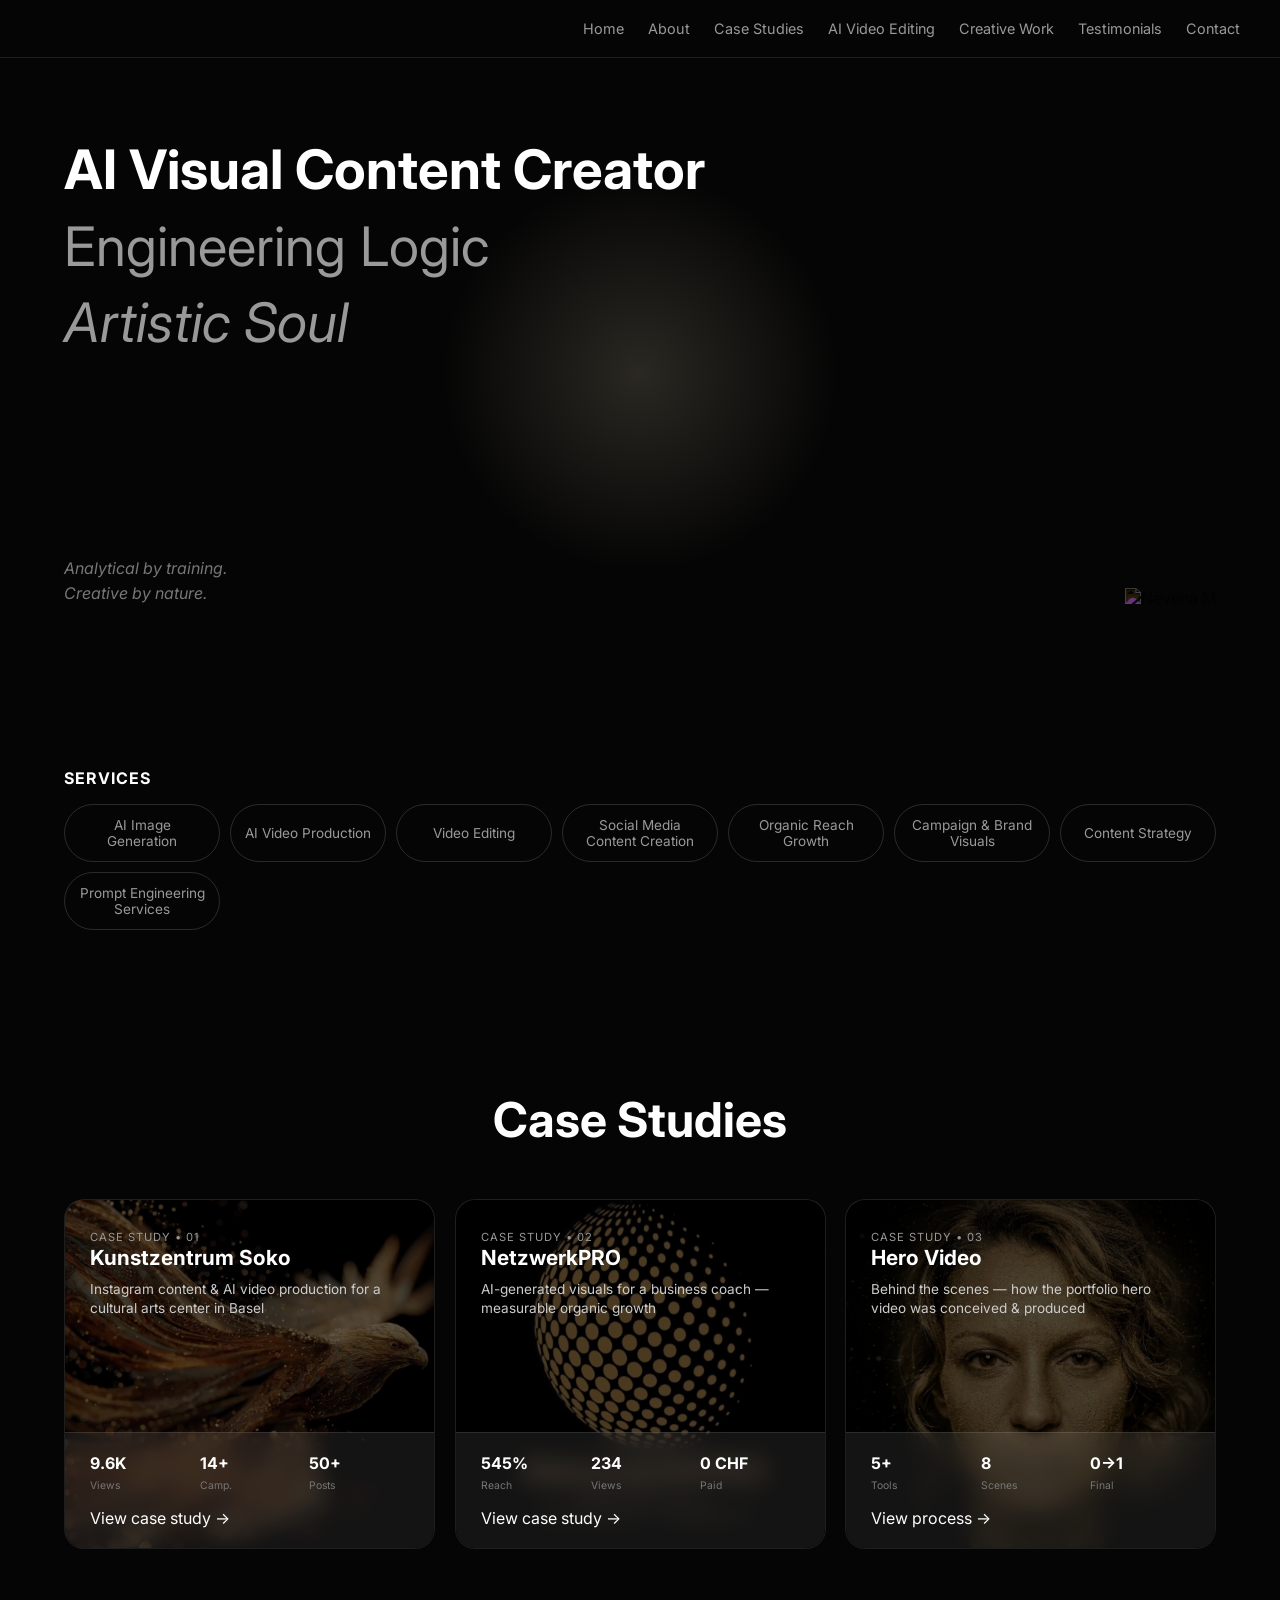
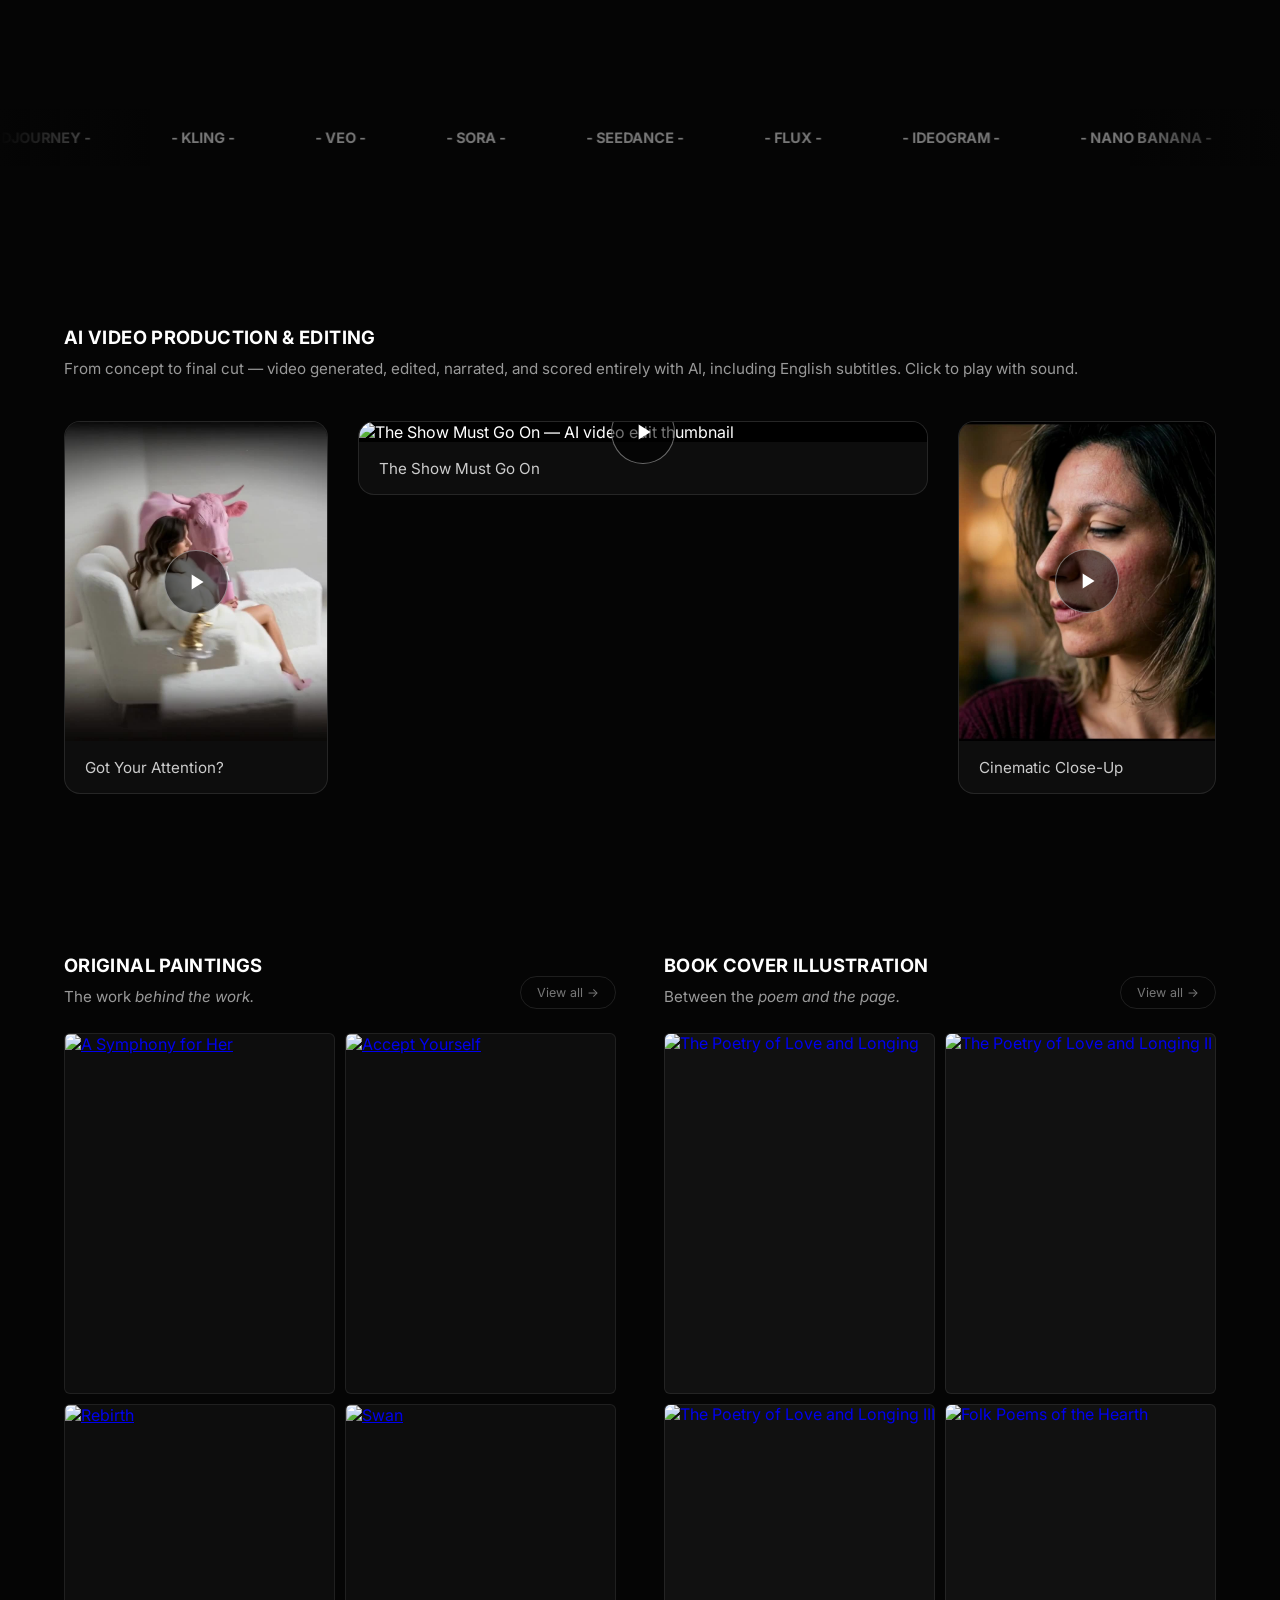
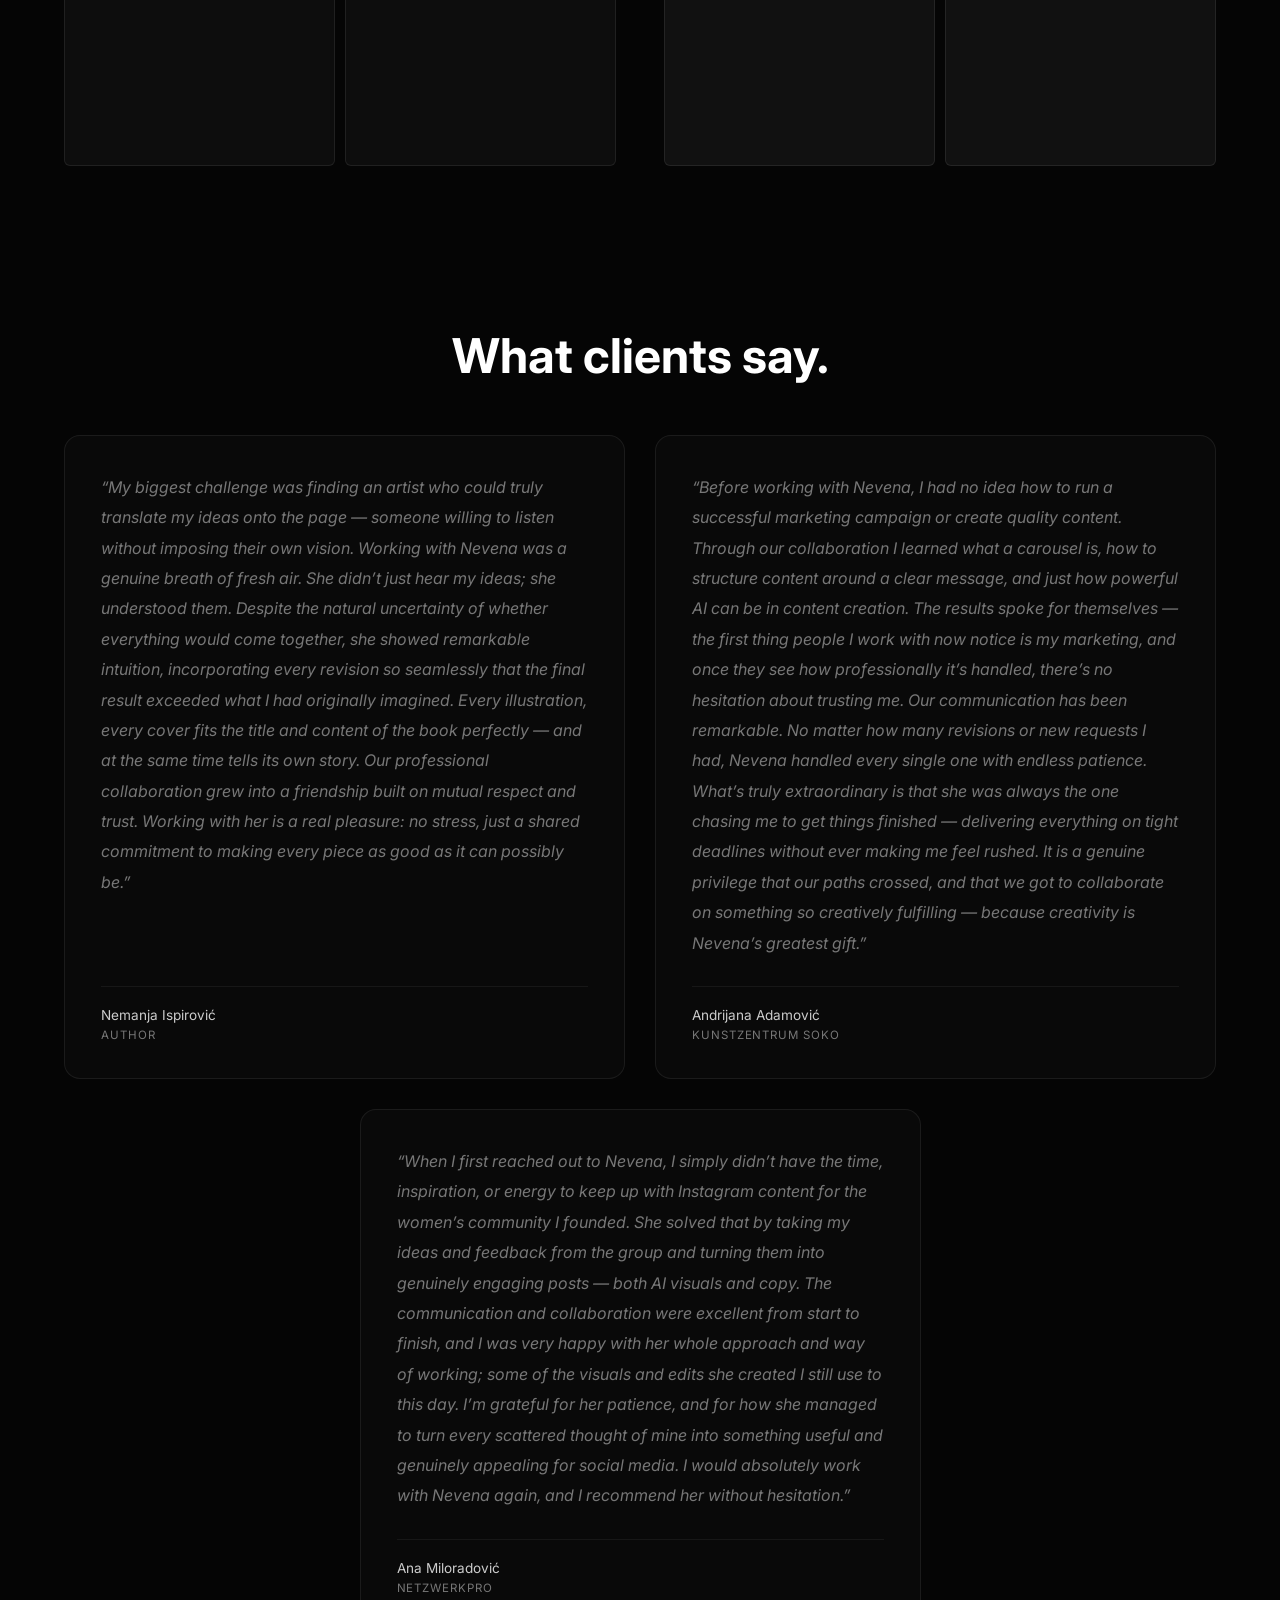
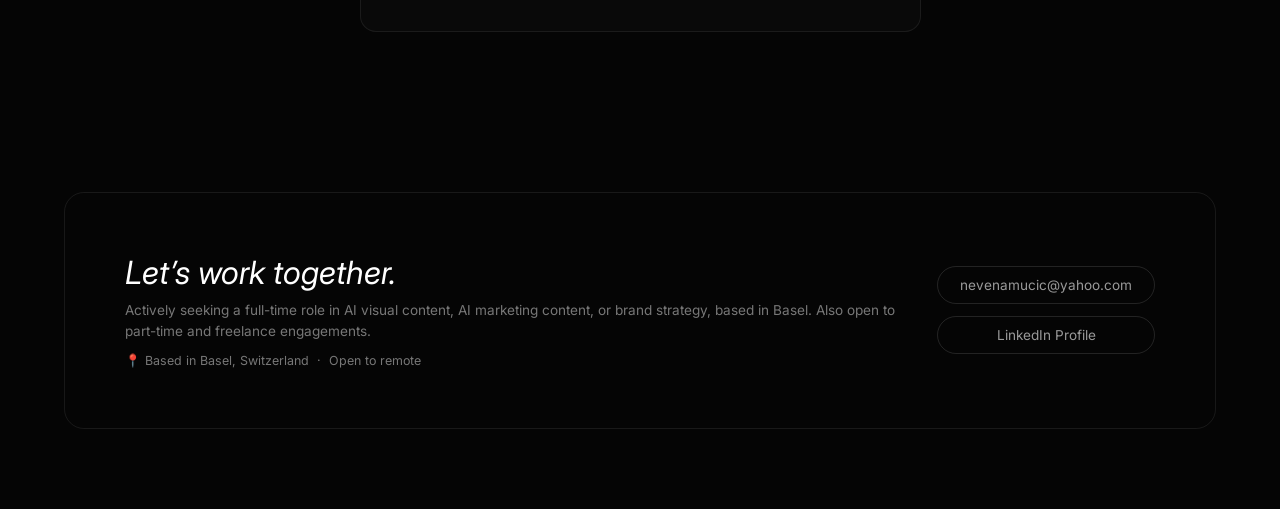
==== commit 6828dafd: "Google Analytics Tag added" ====
--- a/index.html
+++ b/index.html
@@ -1,6 +1,15 @@
 <!DOCTYPE html>
 <html lang="en">
 <head>
+    <!-- Google tag (gtag.js) -->
+    <script async src="https://www.googletagmanager.com/gtag/js?id=G-HHDKVC6CPN"></script>
+    <script>
+      window.dataLayer = window.dataLayer || [];
+      function gtag(){dataLayer.push(arguments);}
+      gtag('js', new Date());
+
+      gtag('config', 'G-HHDKVC6CPN');
+    </script>
     <meta charset="UTF-8">
     <meta name="viewport" content="width=device-width, initial-scale=1.0">
     <title>AI Visual Content Creator &middot; Basel | Nevena Mucic</title>
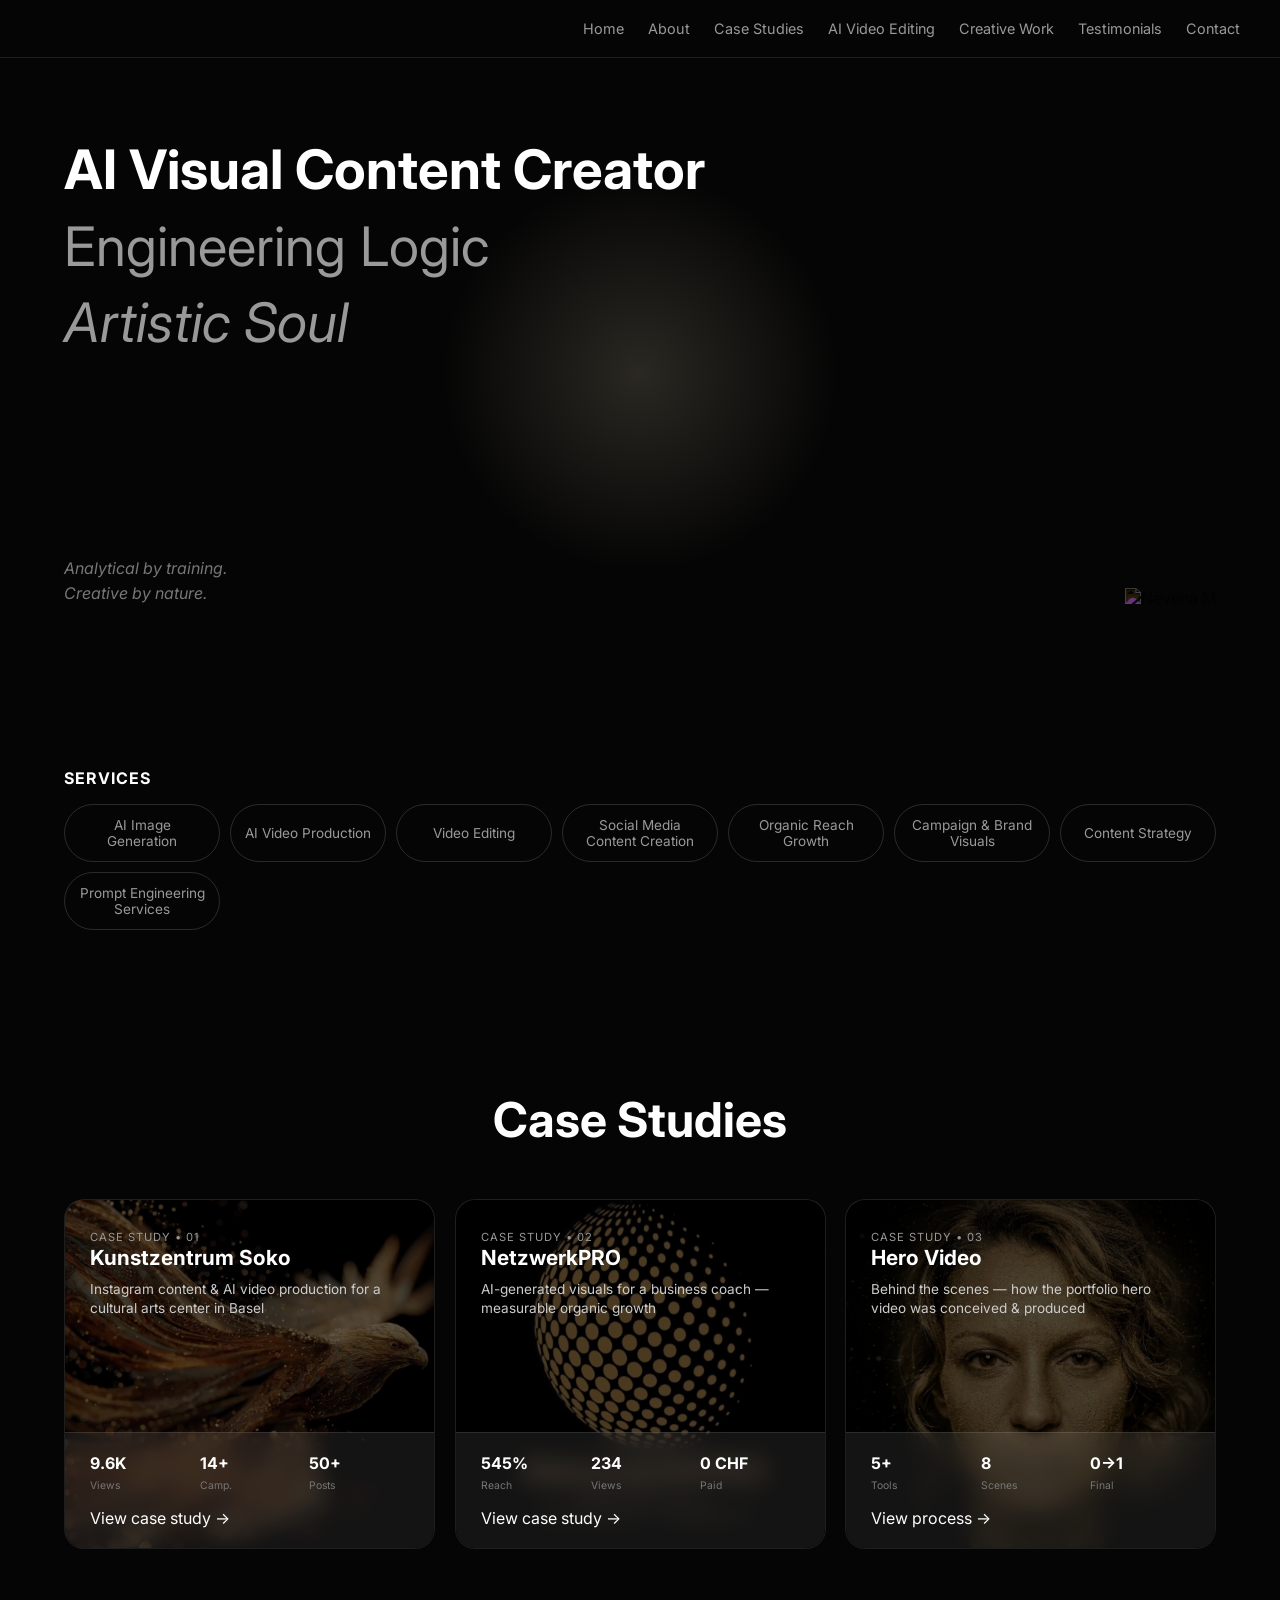
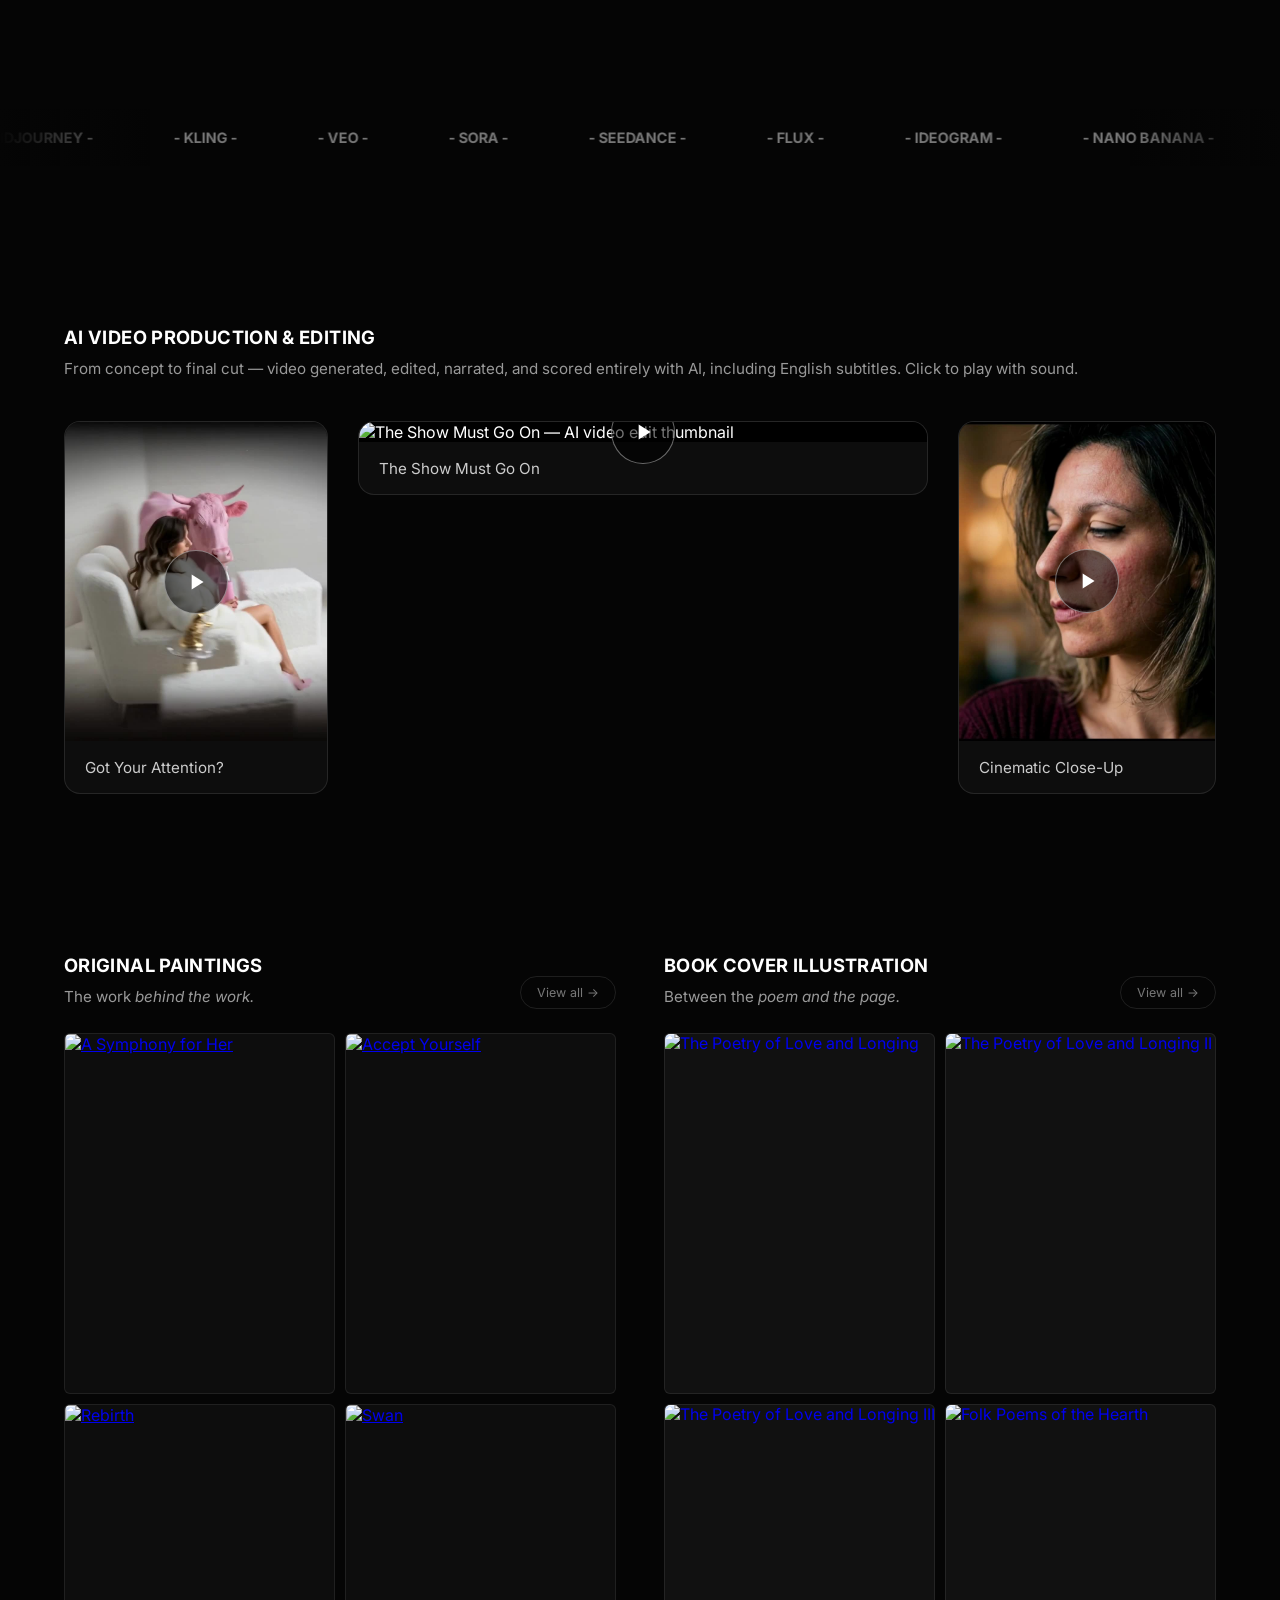
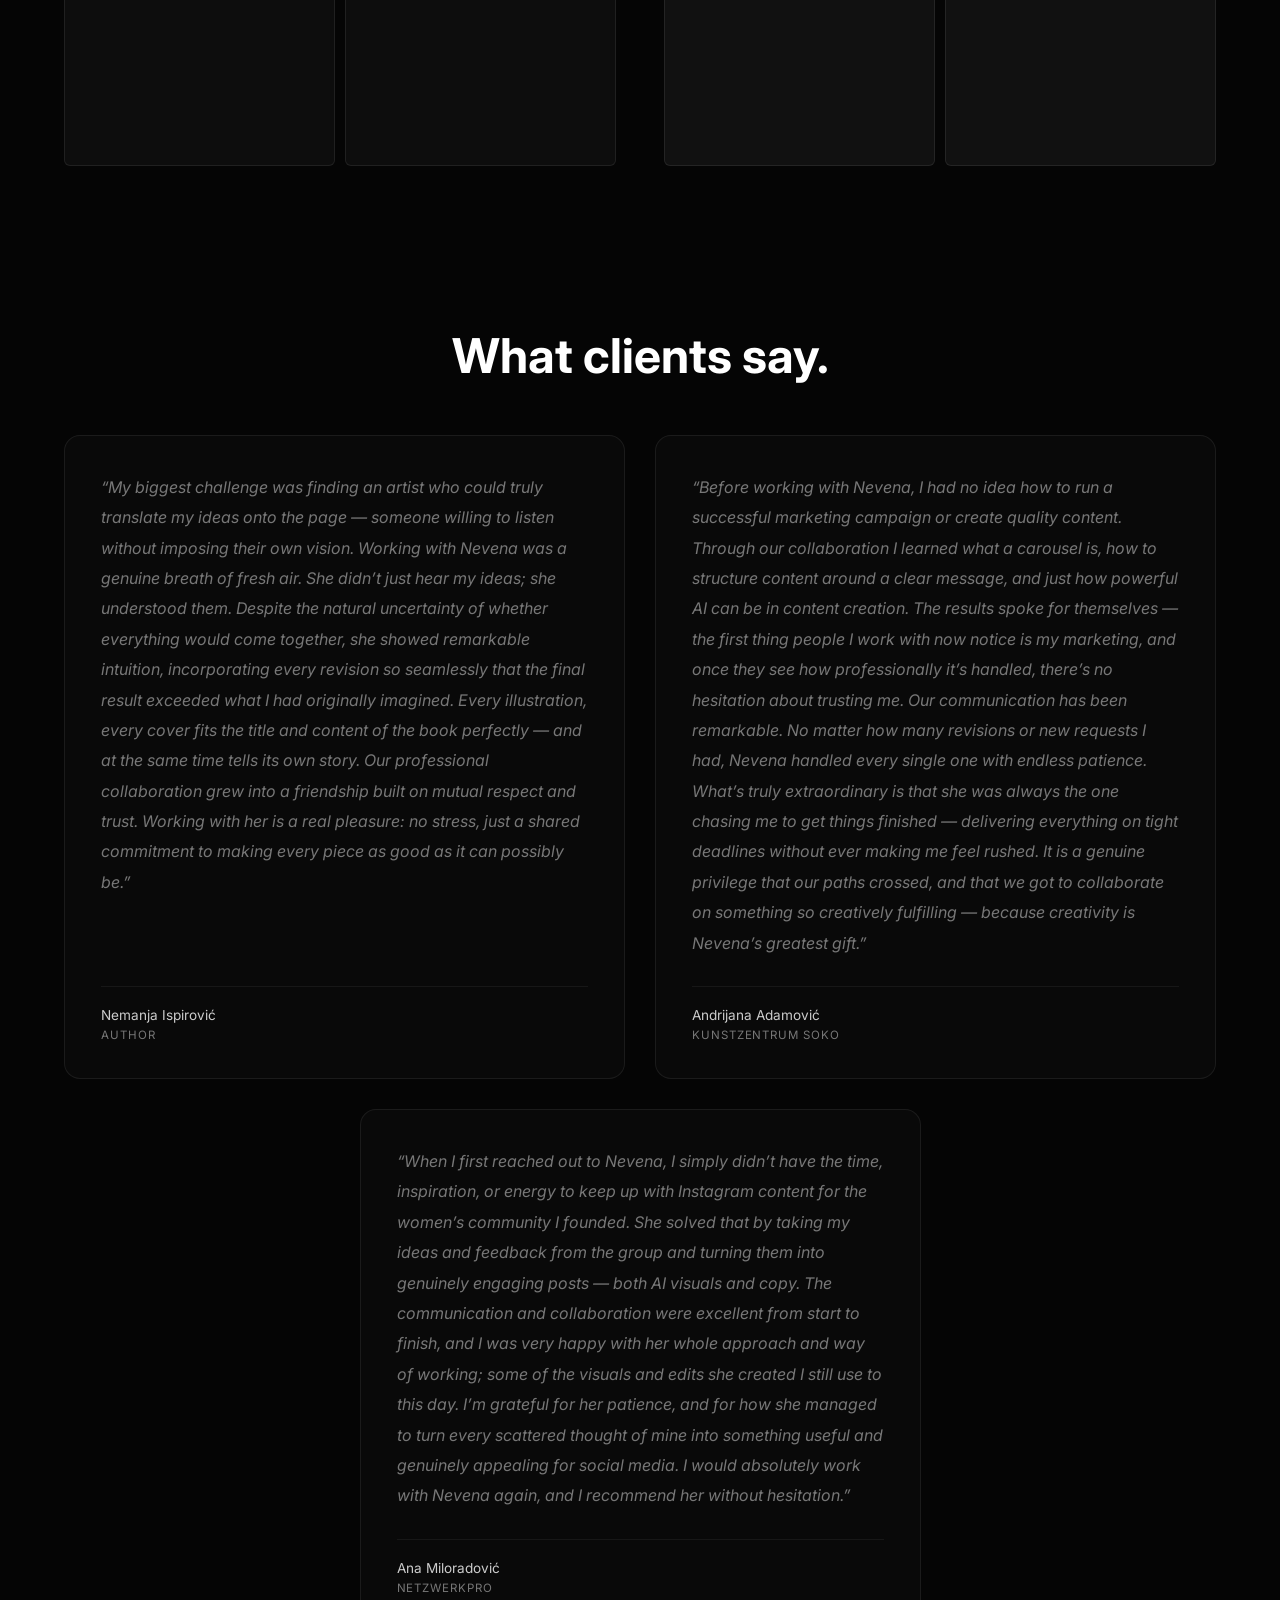
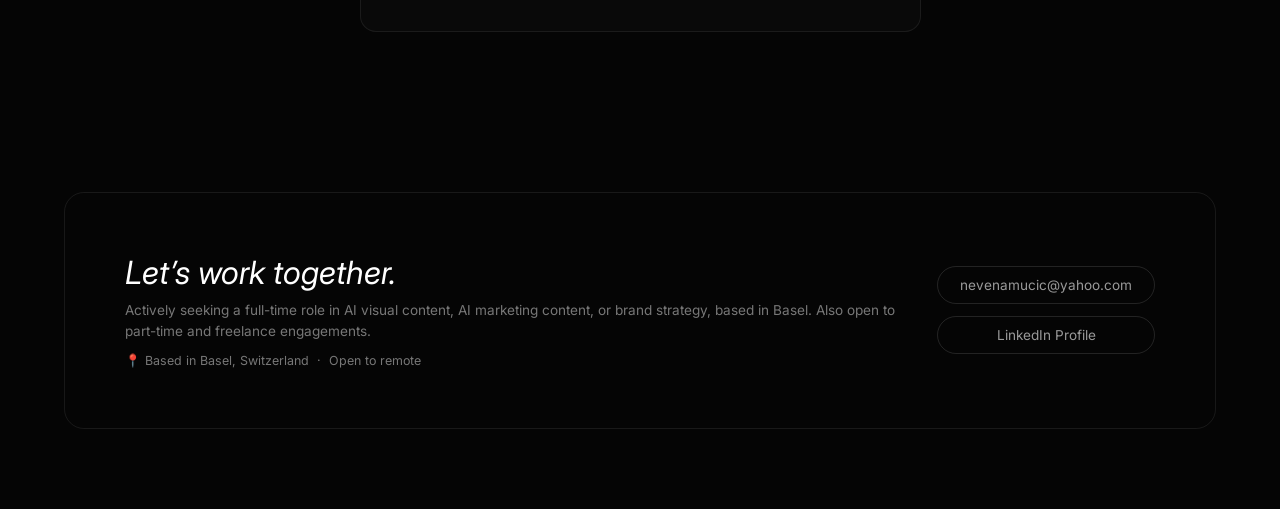
==== commit 6c826bd1: "Google Analytics Tag added new" ====
--- a/index.html
+++ b/index.html
@@ -2,13 +2,13 @@
 <html lang="en">
 <head>
     <!-- Google tag (gtag.js) -->
-    <script async src="https://www.googletagmanager.com/gtag/js?id=G-HHDKVC6CPN"></script>
+    <script async src="https://www.googletagmanager.com/gtag/js?id=G-PKEDTTSC97"></script>
     <script>
       window.dataLayer = window.dataLayer || [];
       function gtag(){dataLayer.push(arguments);}
       gtag('js', new Date());
 
-      gtag('config', 'G-HHDKVC6CPN');
+      gtag('config', 'G-PKEDTTSC97');
     </script>
     <meta charset="UTF-8">
     <meta name="viewport" content="width=device-width, initial-scale=1.0">
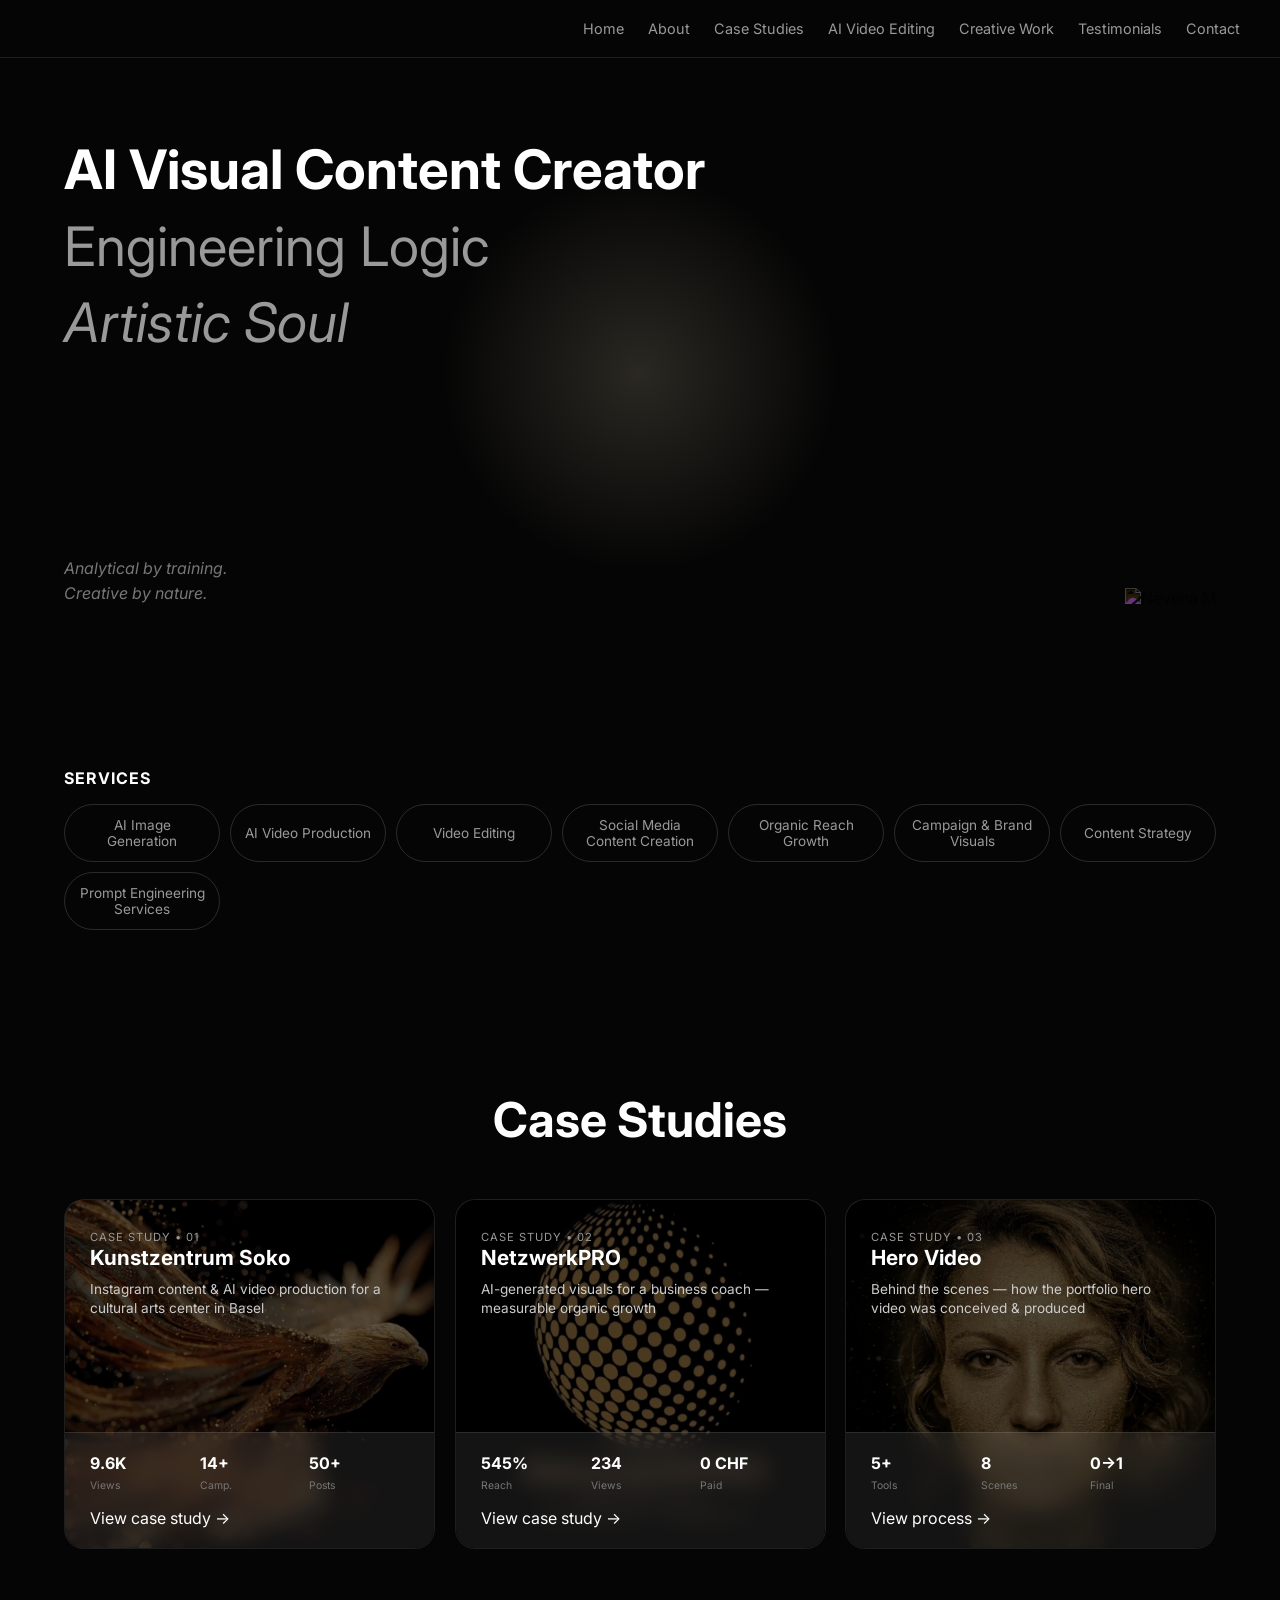
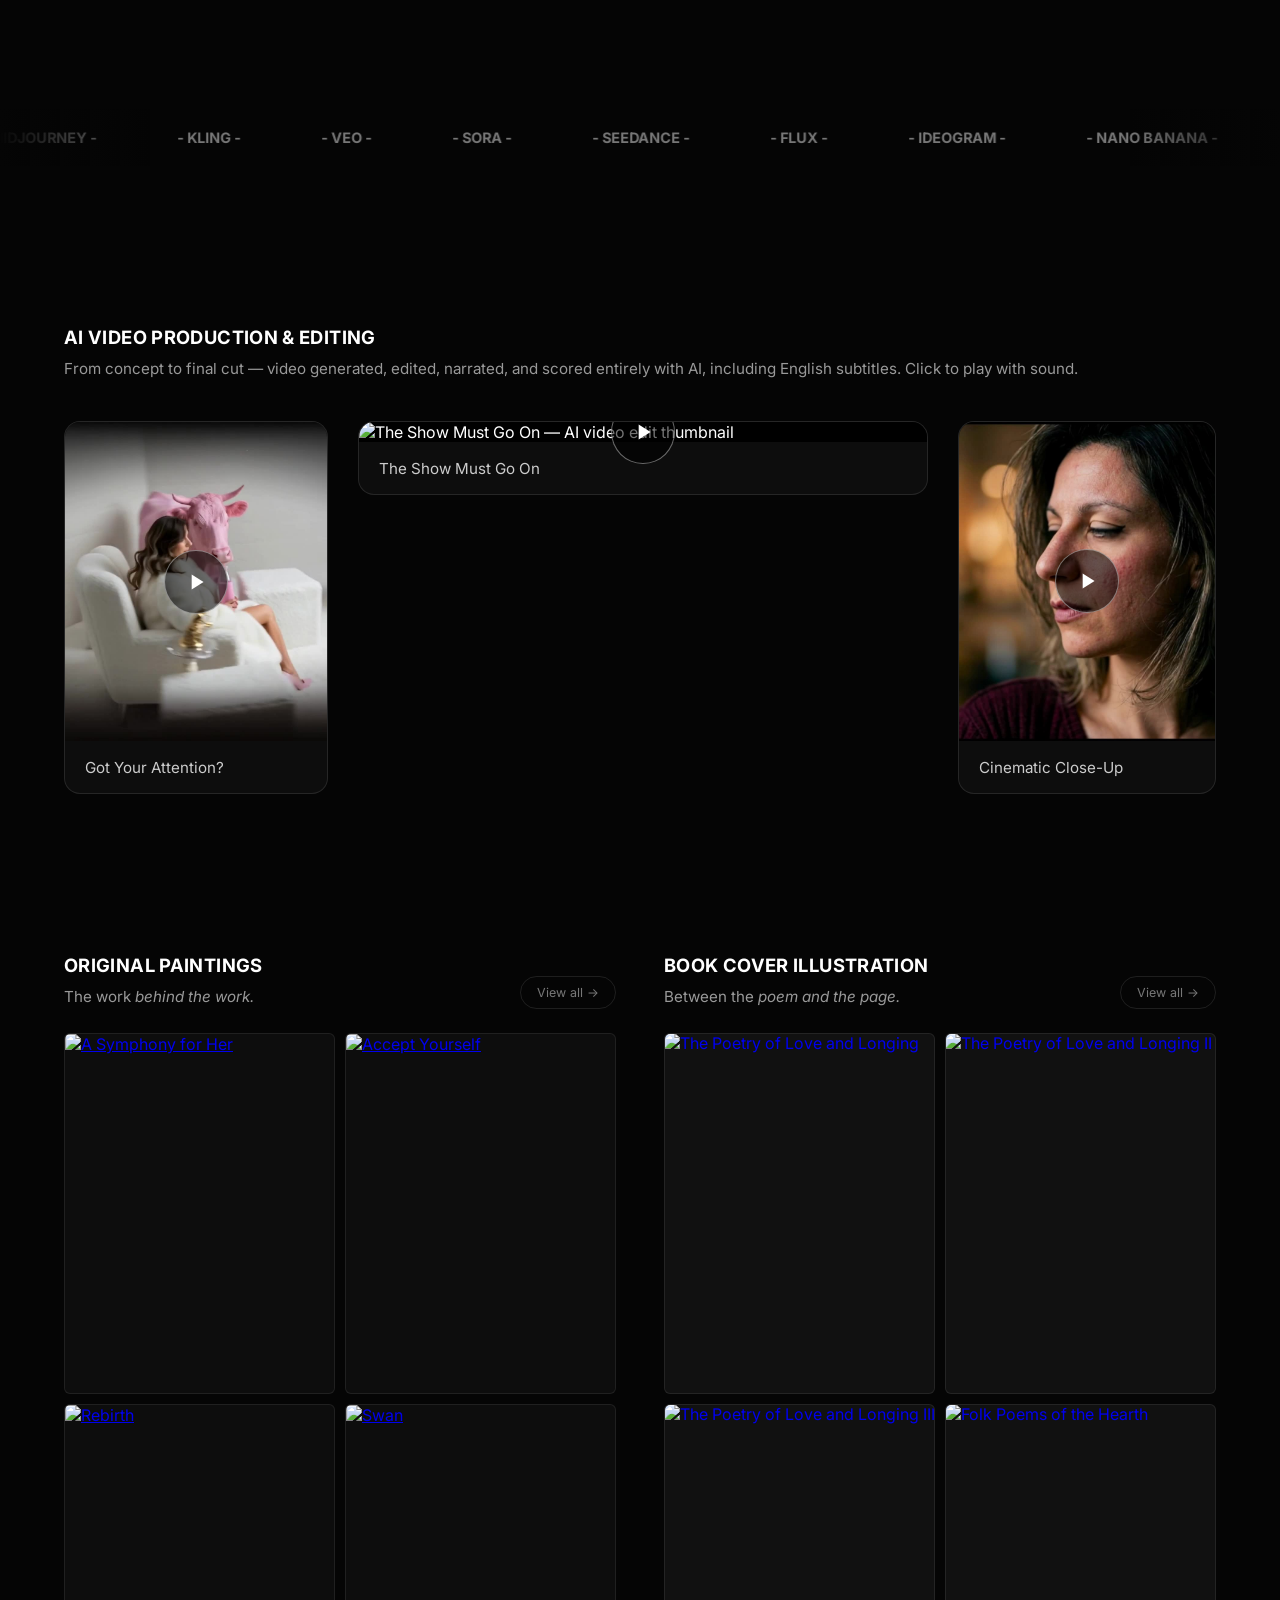
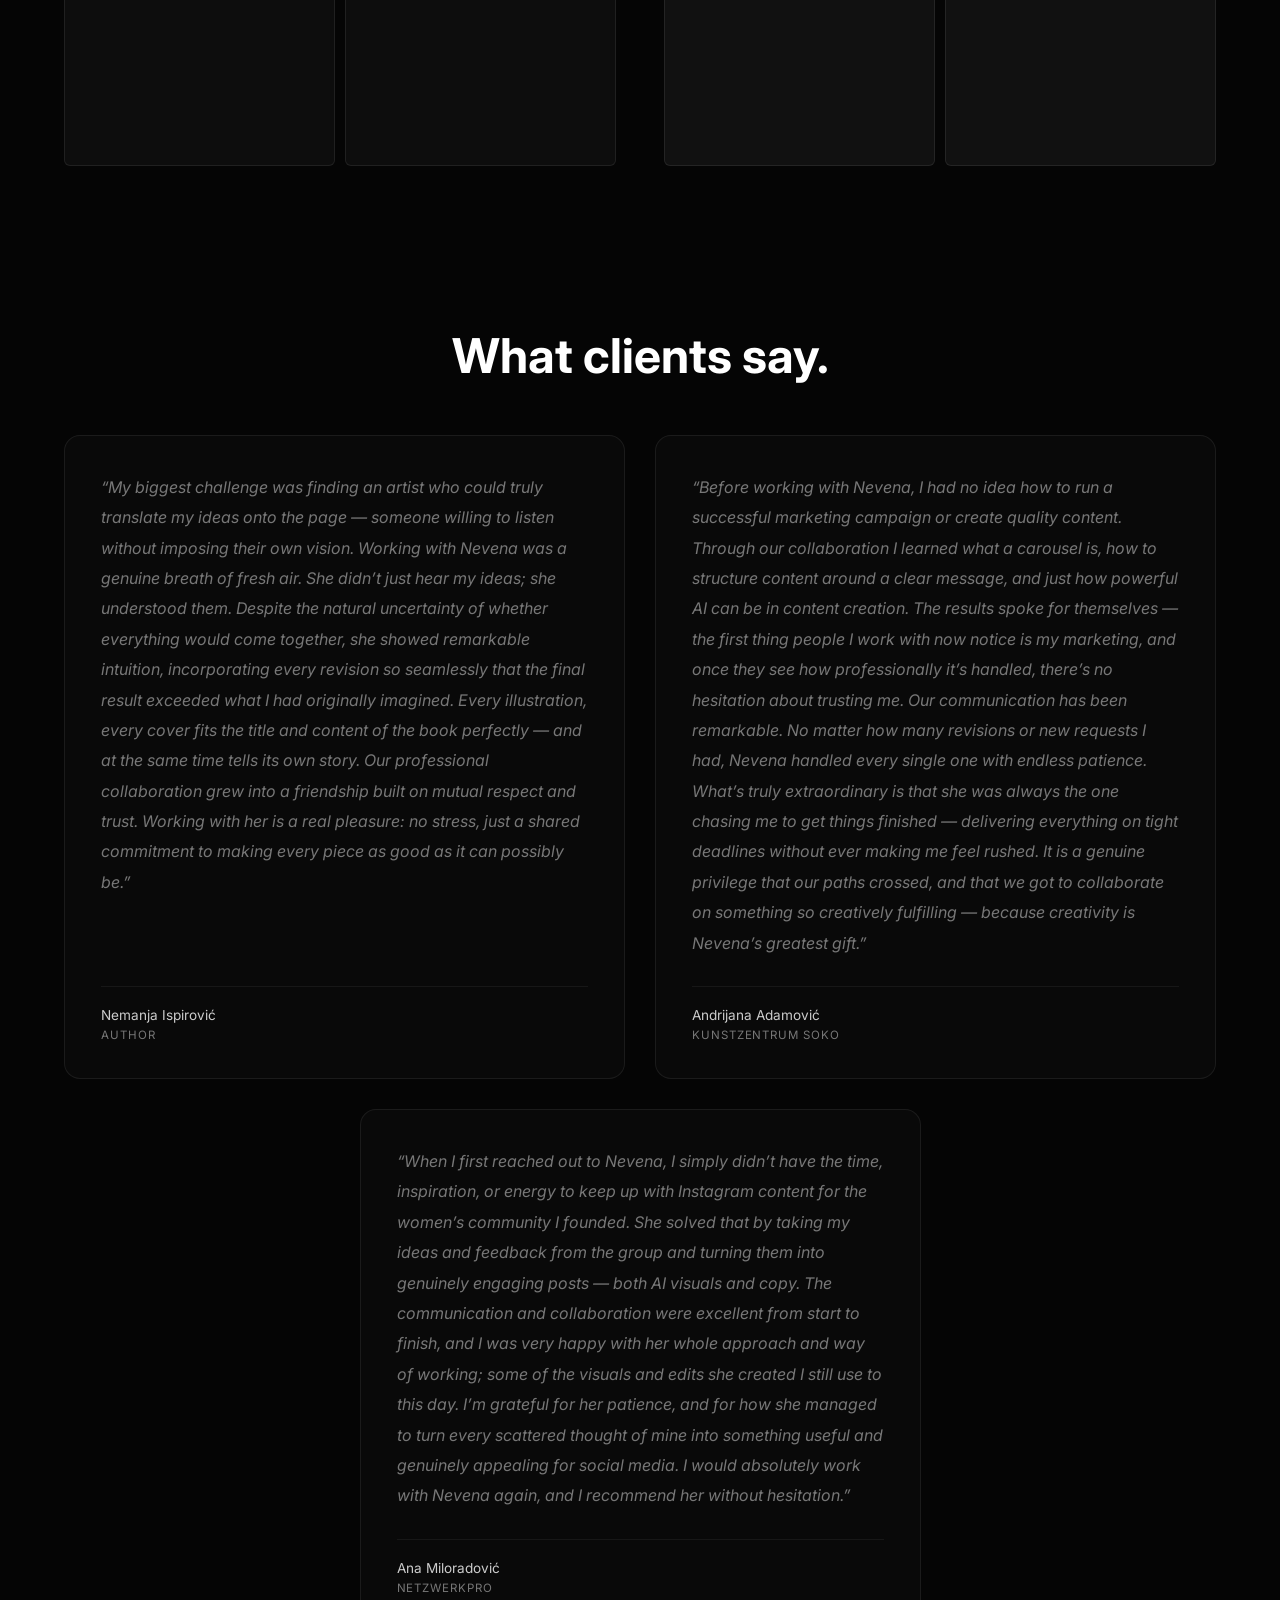
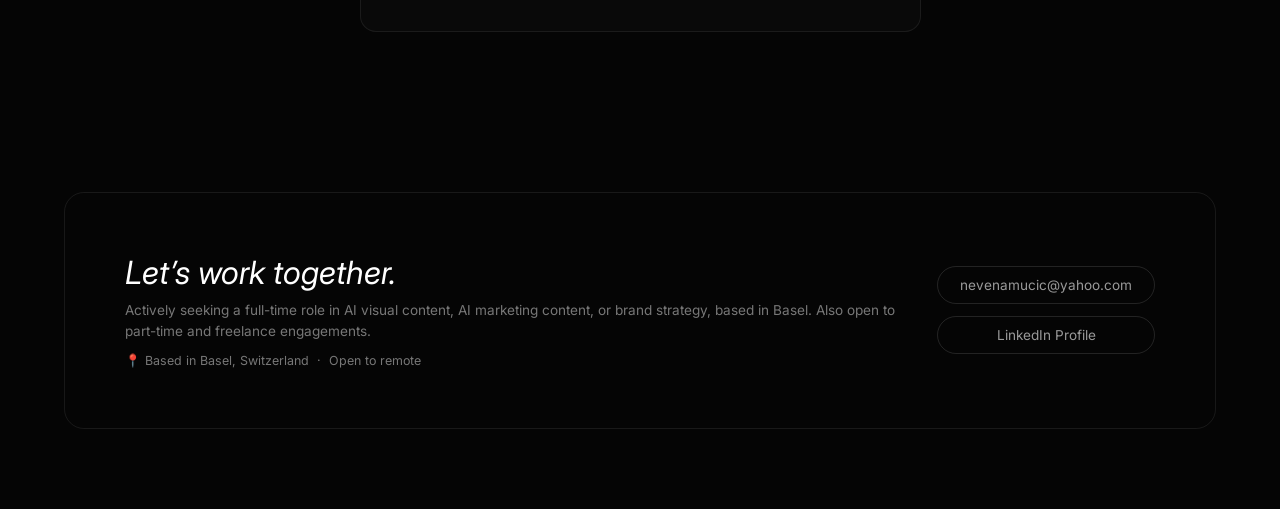
==== commit 9347b3c0: "Google Analytics Tag corrected" ====
--- a/index.html
+++ b/index.html
@@ -2,13 +2,13 @@
 <html lang="en">
 <head>
     <!-- Google tag (gtag.js) -->
-    <script async src="https://www.googletagmanager.com/gtag/js?id=G-PKEDTTSC97"></script>
+    <script async src="https://www.googletagmanager.com/gtag/js?id=G-HHDKVC6CPN"></script>
     <script>
       window.dataLayer = window.dataLayer || [];
       function gtag(){dataLayer.push(arguments);}
       gtag('js', new Date());
 
-      gtag('config', 'G-PKEDTTSC97');
+      gtag('config', 'G-HHDKVC6CPN');
     </script>
     <meta charset="UTF-8">
     <meta name="viewport" content="width=device-width, initial-scale=1.0">
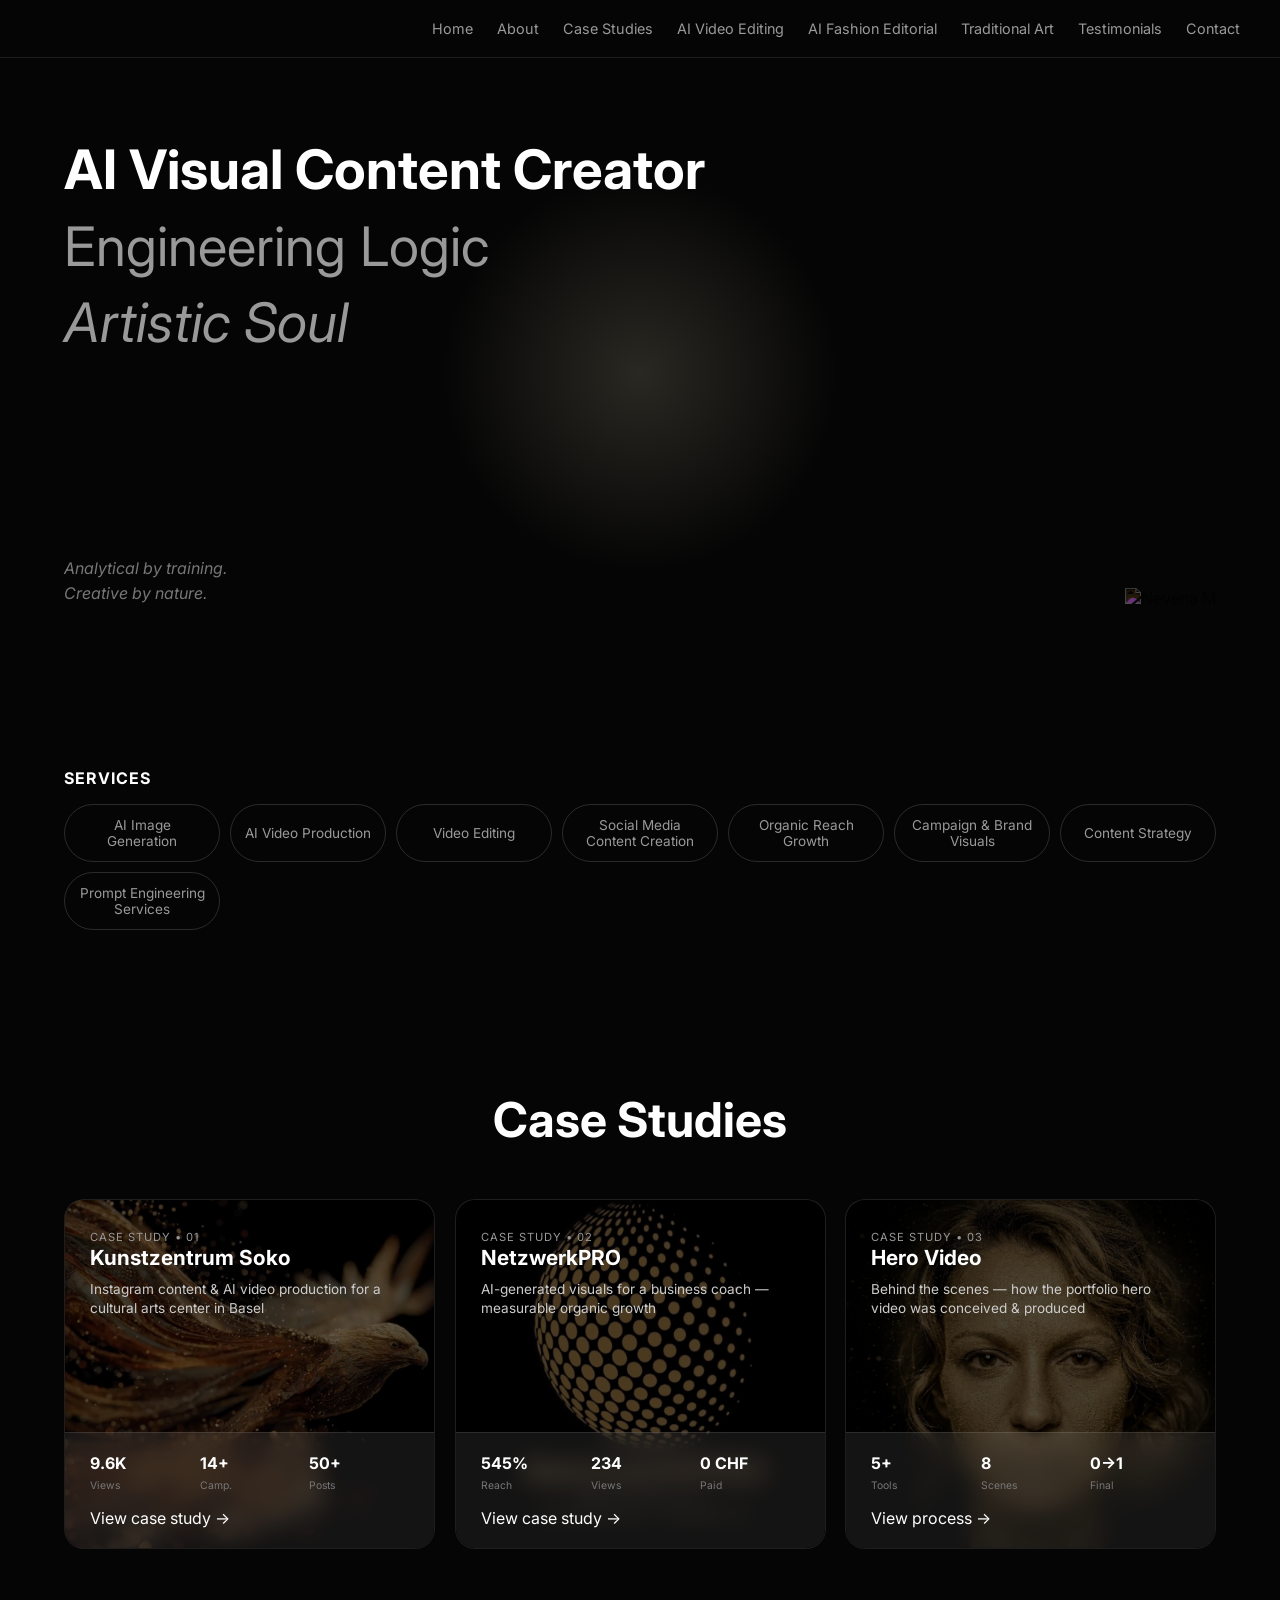
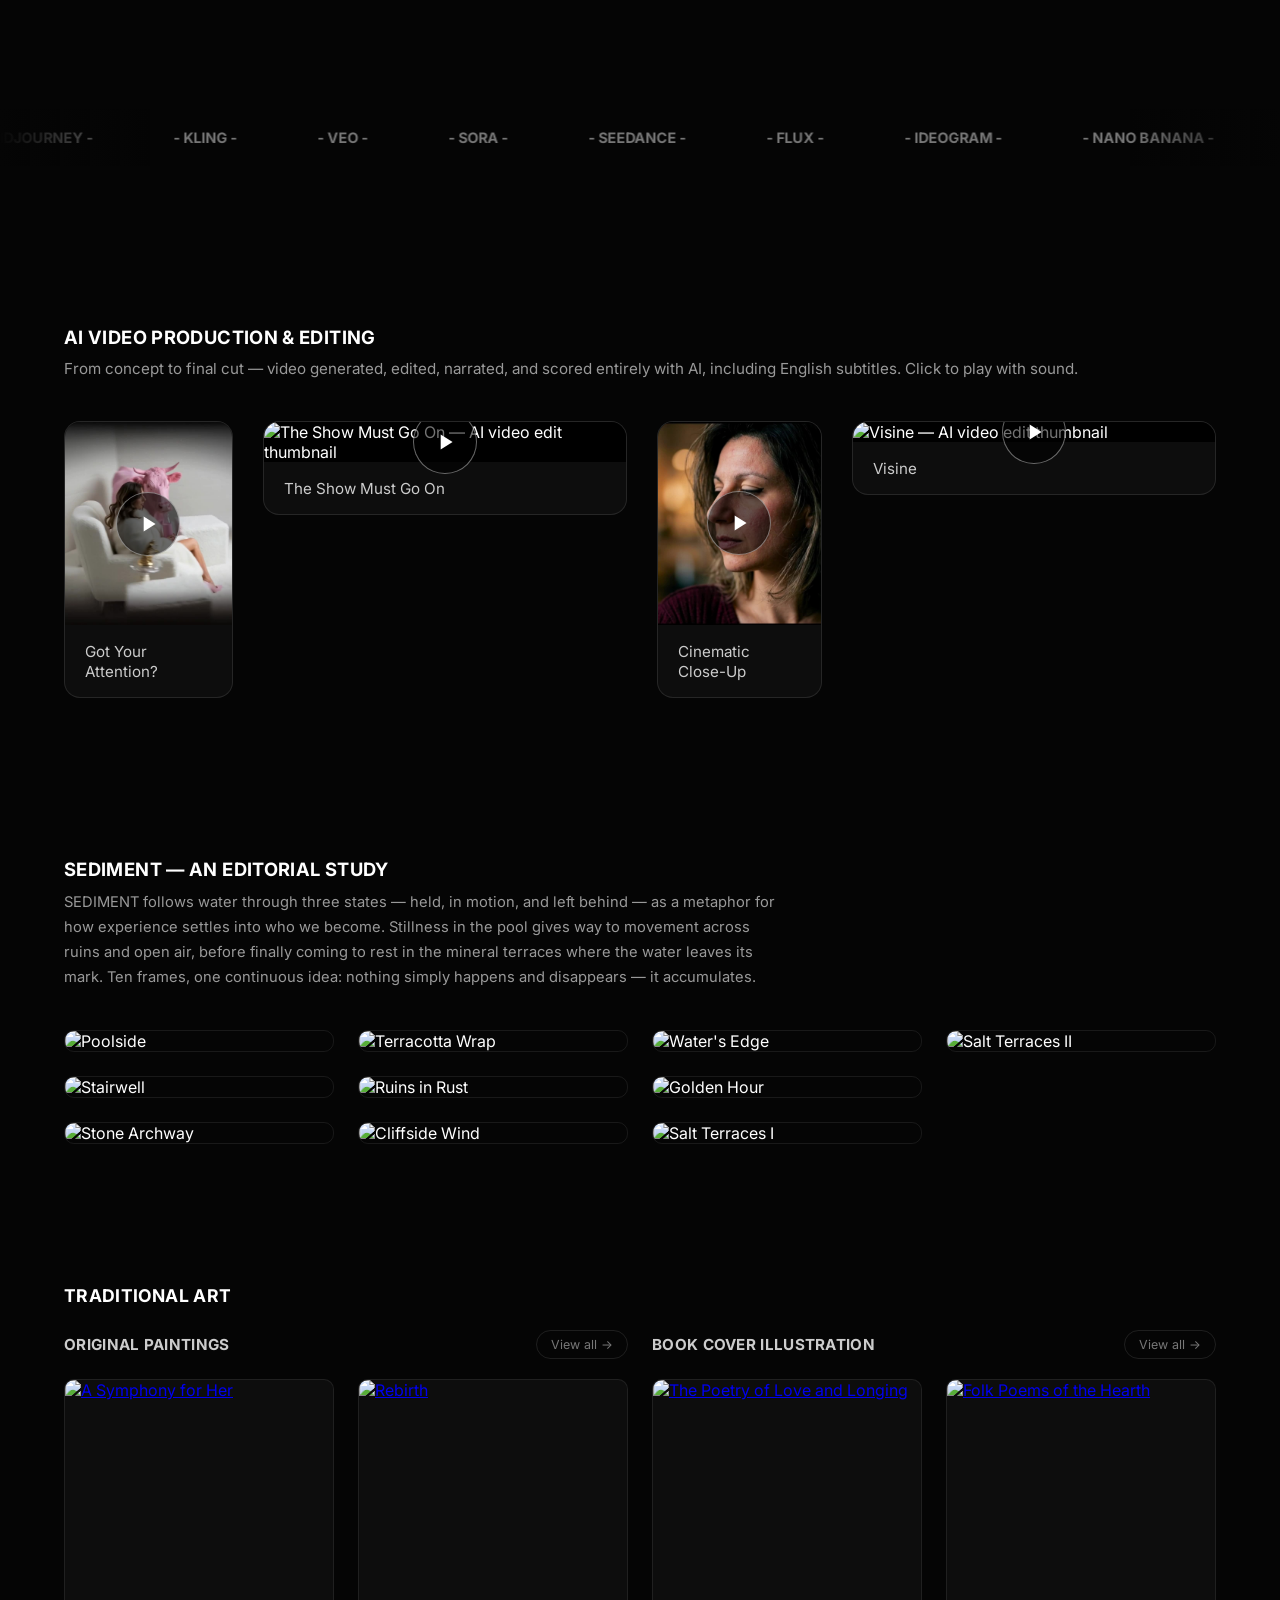
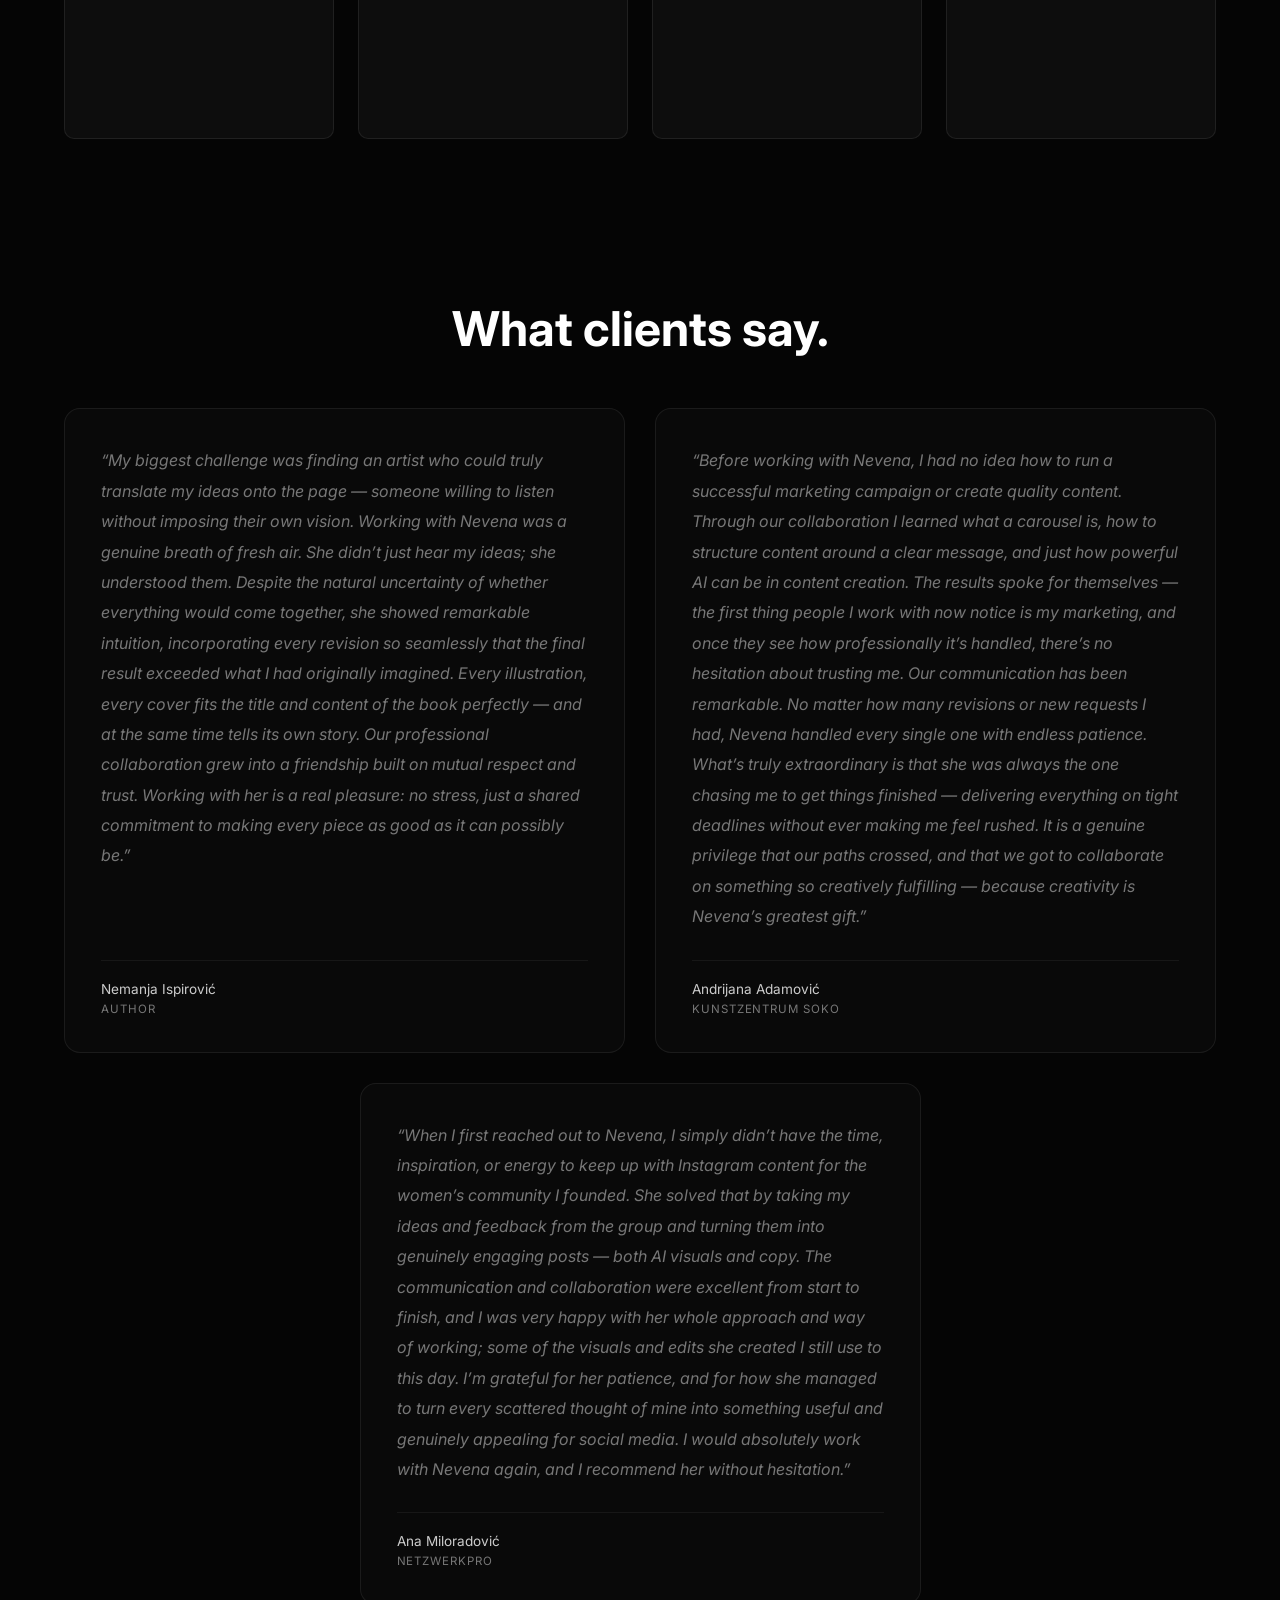
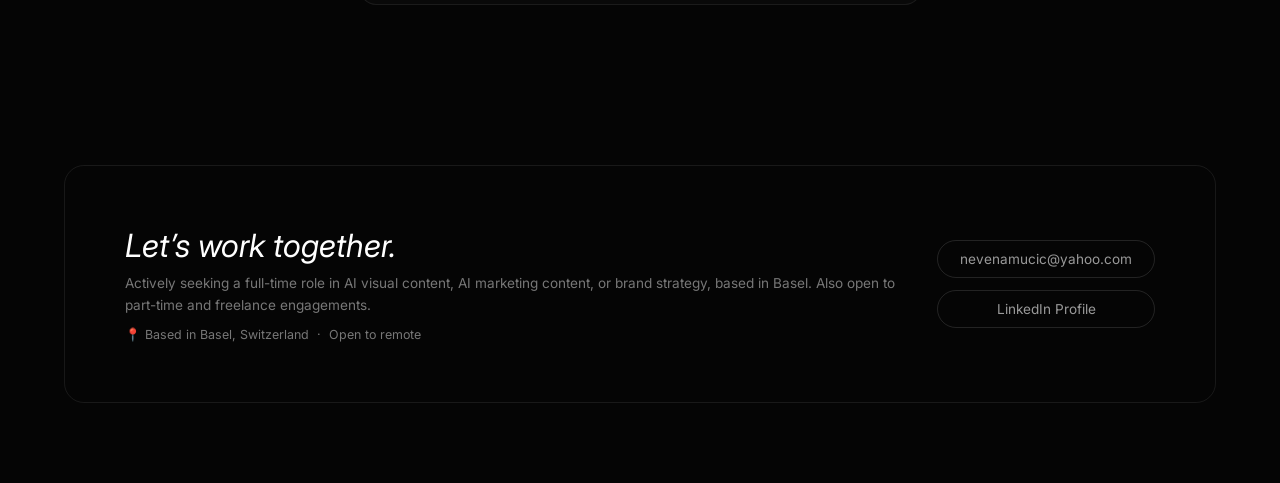
==== commit a52f1fba: "Added Visine video" ====
--- a/index.html
+++ b/index.html
@@ -56,39 +56,29 @@
         .services-label { font-size: 1rem; font-weight: 700; letter-spacing: 0.06em; text-transform: uppercase; color: #ffffff; }
         .services-grid { display: grid; grid-template-columns: repeat(auto-fit, minmax(150px, 1fr)); gap: 10px; }
 
-        /* Artwork & Book Covers teaser — see .creative-teaser-section below */
-    
-        /* Book covers teaser */
-        .creative-teaser-section { padding: 80px 5%; }
-        .creative-blocks { display: grid; grid-template-columns: 1fr 1fr; gap: 48px; }
-        .creative-block-header { display: flex; justify-content: space-between; align-items: flex-end; margin-bottom: 24px; }
-        .creative-block-label { font-size: 1.15rem; letter-spacing: 0.02em; text-transform: uppercase; color: #ffffff; font-weight: 700; margin-bottom: 10px; }
-        .creative-block-title { font-family: 'Inter', sans-serif; font-size: 0.95rem; font-weight: 400; color: #999999; line-height: 1.5; }
-        .creative-block-title em { font-weight: 400; font-style: italic; }
-        .creative-block-link { font-size: 0.78rem; color: #777777; text-decoration: none; border: 1px solid rgba(255,255,255,0.1); padding: 8px 16px; border-radius: 30px; white-space: nowrap; transition: all 0.3s ease; flex-shrink: 0; margin-left: 20px; }
+        /* Traditional Art teaser — one full row, proportional to the Fashion Editorial grid above it */
+        .traditional-art-section { padding: 60px 5% 80px; }
+        .traditional-art-label { font-size: 1.1rem; letter-spacing: 0.02em; text-transform: uppercase; color: #ffffff; font-weight: 700; margin-bottom: 24px; }
+        .traditional-art-grid { display: grid; grid-template-columns: repeat(4, 1fr); gap: 24px; }
+        .traditional-art-item { display: block; aspect-ratio: 3/4; border-radius: 10px; overflow: hidden; background: #0d0d0d; border: 1px solid rgba(255,255,255,0.08); transition: border-color 0.35s cubic-bezier(0.25,1,0.5,1), transform 0.35s cubic-bezier(0.25,1,0.5,1), box-shadow 0.35s cubic-bezier(0.25,1,0.5,1); }
+        .traditional-art-item img { width: 100%; height: 100%; object-fit: cover; display: block; }
+        .traditional-art-item:hover { border-color: rgba(255,255,255,0.45); transform: scale(1.02) translateY(-4px); box-shadow: 0 15px 30px rgba(0,0,0,0.5); }
+        .traditional-art-subtitles { display: grid; grid-template-columns: repeat(4, 1fr); gap: 24px; margin-bottom: 20px; }
+        .traditional-art-subtitle { grid-column: span 2; display: flex; justify-content: space-between; align-items: center; gap: 12px; }
+        .traditional-art-subtitle span { font-size: 0.95rem; letter-spacing: 0.02em; text-transform: uppercase; color: #cccccc; font-weight: 700; }
+        .creative-block-link { font-size: 0.78rem; color: #777777; text-decoration: none; border: 1px solid rgba(255,255,255,0.1); padding: 6px 14px; border-radius: 30px; white-space: nowrap; transition: all 0.3s ease; width: fit-content; flex-shrink: 0; }
         .creative-block-link:hover { color: #fff; border-color: rgba(255,255,255,0.4); }
 
-        /* Painting grid (left block) */
-        .painting-mini-grid { display: grid; grid-template-columns: repeat(2, 1fr); gap: 10px; }
-        .painting-mini-item { display: block; overflow: hidden; border-radius: 6px; aspect-ratio: 3/4; background: #0d0d0d; border: 1px solid rgba(255,255,255,0.08); transform: scale(1) translateY(0); transition: border-color 0.35s cubic-bezier(0.25,1,0.5,1), transform 0.35s cubic-bezier(0.25,1,0.5,1), box-shadow 0.35s cubic-bezier(0.25,1,0.5,1); }
-        .painting-mini-item img { width: 100%; height: 100%; object-fit: cover; display: block; }
-        .painting-mini-item:hover { border-color: rgba(255,255,255,0.45); transform: scale(1.03) translateY(-3px); box-shadow: 0 15px 30px rgba(0,0,0,0.5); }
-
-        /* Book covers grid (right block) */
-        .book-mini-grid { display: grid; grid-template-columns: repeat(2, 1fr); gap: 10px; }
-        .book-mini-item { display: block; overflow: hidden; border-radius: 6px; aspect-ratio: 3/4; background: #111; border: 1px solid rgba(255,255,255,0.08); transform: scale(1) translateY(0); transition: border-color 0.35s cubic-bezier(0.25,1,0.5,1), transform 0.35s cubic-bezier(0.25,1,0.5,1), box-shadow 0.35s cubic-bezier(0.25,1,0.5,1); position: relative; }
-        .book-mini-item img { position: absolute; top: -1px; left: -1px; width: calc(100% + 2px); height: calc(100% + 2px); object-fit: cover; object-position: center top; display: block; }
-        .book-mini-item.adjust-crop img { object-position: center 25%; }
-        .book-mini-item:hover { border-color: rgba(255,255,255,0.45); transform: scale(1.03) translateY(-3px); box-shadow: 0 15px 30px rgba(0,0,0,0.5); }
-
-        @media (max-width: 900px) {
-            .creative-blocks { grid-template-columns: 1fr; gap: 60px; }
+        @media (max-width: 700px) {
+            .traditional-art-grid { grid-template-columns: repeat(2, 1fr); }
+            .traditional-art-subtitles { grid-template-columns: repeat(2, 1fr); }
+            .traditional-art-subtitle { grid-column: span 2; }
         }
 
         @media (max-width: 600px) {
             .services-grid { grid-template-columns: repeat(2, 1fr); gap: 8px; }
             .services-section { padding: 48px 5%; }
-            .creative-teaser-section { padding: 48px 5%; }
+            .traditional-art-section { padding: 48px 5%; }
             .pill { padding: 10px 12px; font-size: 0.8rem; height: 54px; }
         }
     </style>
@@ -105,7 +95,8 @@
             <a href="about.html">About</a>
             <a href="#case-studies">Case Studies</a>
             <a href="#video-work">AI Video Editing</a>
-            <a href="artwork.html">Creative Work</a>
+            <a href="#fashion-editorial">AI Fashion Editorial</a>
+            <a href="artwork.html">Traditional Art</a>
             <a href="#testimonials">Testimonials</a>
             <a href="#contact">Contact</a>
         </div>
@@ -271,6 +262,19 @@
                 </div>
                 <div class="video-card-caption">
                     <span class="video-card-title">Cinematic Close-Up</span>
+                </div>
+            </div>
+
+            <!-- Video: Visine (YouTube-hosted, custom thumbnail set on YouTube) — verify --vratio against real resolution -->
+            <div class="video-card" style="--vratio: 1.78;">
+                <div class="video-card-frame" data-video-id="u78ylMLs0EM">
+                    <img src="https://img.youtube.com/vi/u78ylMLs0EM/maxresdefault.jpg" alt="Visine — AI video edit thumbnail" class="video-card-thumb" loading="lazy">
+                    <button class="video-play-btn" aria-label="Play video: Visine" onclick="playVideoCard(this)">
+                        <svg width="26" height="26" viewBox="0 0 24 24" fill="#ffffff"><path d="M8 5v14l11-7z"/></svg>
+                    </button>
+                </div>
+                <div class="video-card-caption">
+                    <span class="video-card-title">Visine</span>
                 </div>
             </div>
 
@@ -322,59 +326,129 @@
         }
     </script>
 
-    <section class="creative-teaser-section">
-        <div class="creative-blocks">
-
-            <!-- Block 1: Artwork / Paintings -->
-            <div class="creative-block">
-                <div class="creative-block-header">
-                    <div>
-                        <p class="creative-block-label">Original Paintings</p>
-                        <h2 class="creative-block-title">The work <em>behind the work.</em></h2>
-                    </div>
-                    <a href="/artwork.html" class="creative-block-link">View all &rarr;</a>
-                </div>
-                <div class="painting-mini-grid">
-                    <a href="/artwork.html" class="painting-mini-item">
-                        <img src="https://nevenaai.com/static/artwork/paintings/teaser/A symphony for her 50x50.jpg" alt="A Symphony for Her" loading="lazy" decoding="async">
-                    </a>
-                    <a href="/artwork.html" class="painting-mini-item">
-                        <img src="https://nevenaai.com/static/artwork/paintings/teaser/Accept yourself 100x70.jpg" alt="Accept Yourself" loading="lazy" decoding="async">
-                    </a>
-                    <a href="/artwork.html" class="painting-mini-item">
-                        <img src="https://nevenaai.com/static/artwork/paintings/teaser/Rebirth 100x70.jpg" alt="Rebirth" loading="lazy" decoding="async">
-                    </a>
-                    <a href="/artwork.html" class="painting-mini-item">
-                        <img src="https://nevenaai.com/static/artwork/paintings/teaser/Swan 50x40.jpg" alt="Swan" loading="lazy" decoding="async">
-                    </a>
-                </div>
-            </div>
-
-            <!-- Block 2: Book Covers -->
-            <div class="creative-block">
-                <div class="creative-block-header">
-                    <div>
-                        <p class="creative-block-label">Book Cover Illustration</p>
-                        <h2 class="creative-block-title">Between the <em>poem and the page.</em></h2>
-                    </div>
-                    <a href="/artwork.html#book-covers" class="creative-block-link">View all &rarr;</a>
-                </div>
-                <div class="book-mini-grid">
-                    <a href="/artwork.html#book-covers" class="book-mini-item adjust-crop">
-                        <img src="https://nevenaai.com/static/artwork/covers/drag-1-cover.png" alt="The Poetry of Love and Longing" loading="lazy" decoding="async">
-                    </a>
-                    <a href="/artwork.html#book-covers" class="book-mini-item adjust-crop">
-                        <img src="https://nevenaai.com/static/artwork/covers/drag-2-cover.png" alt="The Poetry of Love and Longing II" loading="lazy" decoding="async">
-                    </a>
-                    <a href="/artwork.html#book-covers" class="book-mini-item">
-                        <img src="https://nevenaai.com/static/artwork/covers/drag-3-cover.png" alt="The Poetry of Love and Longing III" loading="lazy" decoding="async">
-                    </a>
-                    <a href="/artwork.html#book-covers" class="book-mini-item">
-                        <img src="https://nevenaai.com/static/artwork/covers/kasi-cover.png" alt="Folk Poems of the Hearth" loading="lazy" decoding="async">
-                    </a>
-                </div>
-            </div>
-
+    <section class="fashion-editorial-section" id="fashion-editorial">
+        <div class="fashion-editorial-header">
+            <p class="fashion-editorial-label">SEDIMENT &mdash; An Editorial Study</p>
+            <p class="fashion-editorial-desc">SEDIMENT follows water through three states &mdash; held, in motion, and left behind &mdash; as a metaphor for how experience settles into who we become. Stillness in the pool gives way to movement across ruins and open air, before finally coming to rest in the mineral terraces where the water leaves its mark. Ten frames, one continuous idea: nothing simply happens and disappears &mdash; it accumulates.</p>
+        </div>
+        <div class="fashion-editorial-grid" id="fashionEditorialGrid"></div>
+    </section>
+
+    <div class="lightbox" id="feLightbox" onclick="closeFeLightboxOnBg(event)">
+        <button class="lightbox-close" onclick="closeFeLightbox()">&#215;</button>
+        <button class="lightbox-nav lightbox-prev" onclick="navigateFeLightbox(-1)">&#8592;</button>
+        <button class="lightbox-nav lightbox-next" onclick="navigateFeLightbox(1)">&#8594;</button>
+        <div class="lightbox-inner">
+            <img id="feLightboxImg" src="" alt="">
+            <div class="lightbox-caption">
+                <div class="lightbox-title" id="feLightboxTitle"></div>
+            </div>
+        </div>
+    </div>
+
+    <script>
+        (function() {
+            var shots = [
+                ["FE_Image1.jpeg", "Poolside"],
+                ["FE_Image2.jpeg", "Stairwell"],
+                ["FE_Image3.jpeg", "Stone Archway"],
+                ["FE_Image4.jpeg", "Terracotta Wrap"],
+                ["FE_Image5.jpeg", "Ruins in Rust"],
+                ["FE_Image6.jpeg", "Cliffside Wind"],
+                ["FE_Image7.jpeg", "Water's Edge"],
+                ["FE_Image8.jpeg", "Golden Hour"],
+                ["FE_Image9.jpeg", "Salt Terraces I"],
+                ["FE_Image10.jpeg", "Salt Terraces II"]
+            ];
+            var basePath = "https://nevenaai.com/static/artwork/fashion/";
+            var grid = document.getElementById('fashionEditorialGrid');
+            var lightbox = document.getElementById('feLightbox');
+            var lightboxOpen = false;
+            var currentIndex = 0;
+            var total = shots.length;
+
+            shots.forEach(function(shot, i) {
+                var filename = shot[0];
+                var title = shot[1];
+                var item = document.createElement('div');
+                item.className = 'fashion-editorial-item';
+                var img = document.createElement('img');
+                img.src = basePath + encodeURIComponent(filename);
+                img.alt = title;
+                img.loading = i < 4 ? 'eager' : 'lazy';
+                img.decoding = 'async';
+                item.appendChild(img);
+                item.addEventListener('click', function() { openFeLightbox(i); });
+                grid.appendChild(item);
+            });
+
+            window.openFeLightbox = function(index) {
+                currentIndex = index;
+                showFeLightboxItem(index);
+                lightbox.classList.add('open');
+                document.body.style.overflow = 'hidden';
+                lightboxOpen = true;
+            };
+
+            function showFeLightboxItem(index) {
+                var shot = shots[index];
+                document.getElementById('feLightboxImg').src = basePath + encodeURIComponent(shot[0]);
+                document.getElementById('feLightboxImg').alt = shot[1];
+                document.getElementById('feLightboxTitle').textContent = shot[1];
+            }
+
+            window.navigateFeLightbox = function(dir) {
+                currentIndex = (currentIndex + dir + total) % total;
+                showFeLightboxItem(currentIndex);
+            };
+
+            window.closeFeLightbox = function() {
+                lightbox.classList.remove('open');
+                document.body.style.overflow = '';
+                lightboxOpen = false;
+            };
+
+            window.closeFeLightboxOnBg = function(e) {
+                if (e.target === lightbox) closeFeLightbox();
+            };
+
+            document.addEventListener('keydown', function(e) {
+                if (lightboxOpen) {
+                    if (e.key === 'Escape') closeFeLightbox();
+                    if (e.key === 'ArrowLeft') navigateFeLightbox(-1);
+                    if (e.key === 'ArrowRight') navigateFeLightbox(1);
+                }
+            });
+        })();
+    </script>
+
+    <section class="traditional-art-section">
+        <p class="traditional-art-label">Traditional Art</p>
+
+        <div class="traditional-art-subtitles">
+            <div class="traditional-art-subtitle">
+                <span>Original Paintings</span>
+                <a href="/artwork.html" class="creative-block-link">View all &rarr;</a>
+            </div>
+            <div class="traditional-art-subtitle">
+                <span>Book Cover Illustration</span>
+                <a href="/artwork.html#book-covers" class="creative-block-link">View all &rarr;</a>
+            </div>
+        </div>
+
+        <div class="traditional-art-grid">
+            <a href="/artwork.html" class="traditional-art-item">
+                <img src="https://nevenaai.com/static/artwork/paintings/teaser/A symphony for her 50x50.jpg" alt="A Symphony for Her" loading="lazy" decoding="async">
+            </a>
+            <a href="/artwork.html" class="traditional-art-item">
+                <img src="https://nevenaai.com/static/artwork/paintings/teaser/Rebirth 100x70.jpg" alt="Rebirth" loading="lazy" decoding="async">
+            </a>
+            <a href="/artwork.html#book-covers" class="traditional-art-item">
+                <img src="https://nevenaai.com/static/artwork/covers/drag-1-cover.png" alt="The Poetry of Love and Longing" loading="lazy" decoding="async">
+            </a>
+            <a href="/artwork.html#book-covers" class="traditional-art-item">
+                <img src="https://nevenaai.com/static/artwork/covers/kasi-cover.png" alt="Folk Poems of the Hearth" loading="lazy" decoding="async">
+            </a>
         </div>
     </section>
 
--- a/static/custom.css
+++ b/static/custom.css
@@ -59,6 +59,42 @@
 @media (min-width: 900px) {
     .video-work-grid { flex-wrap: nowrap; }
     .video-work-grid .video-card { flex: var(--vratio, 1) 1 0%; max-width: none; }
+}
+
+/* ── Fashion Editorial (Homepage) ── */
+.fashion-editorial-section { padding: 80px 5%; scroll-margin-top: 40px; }
+.fashion-editorial-header { max-width: 720px; margin-bottom: 40px; }
+.fashion-editorial-label { font-size: 1.15rem; letter-spacing: 0.02em; text-transform: uppercase; color: #ffffff; font-weight: 700; display: block; margin-bottom: 10px; }
+.fashion-editorial-desc { font-size: 0.92rem; color: #999999; line-height: 1.7; margin: 0; }
+.fashion-editorial-grid { column-count: 4; column-gap: 24px; }
+.fashion-editorial-item { display: block; cursor: pointer; break-inside: avoid; margin-bottom: 24px; border-radius: 10px; overflow: hidden; border: 1px solid rgba(255,255,255,0.08); transform: scale(1) translateY(0); transition: border-color 0.35s cubic-bezier(0.25,1,0.5,1), transform 0.35s cubic-bezier(0.25,1,0.5,1), box-shadow 0.35s cubic-bezier(0.25,1,0.5,1); }
+.fashion-editorial-item img { display: block; width: 100%; }
+.fashion-editorial-item:hover { border-color: rgba(255,255,255,0.45); transform: scale(1.02) translateY(-4px); box-shadow: 0 15px 30px rgba(0,0,0,0.5); }
+
+@media (max-width: 900px) {
+    .fashion-editorial-grid { column-count: 2; }
+}
+@media (max-width: 600px) {
+    .fashion-editorial-section { padding: 48px 5%; }
+    .fashion-editorial-grid { column-count: 1; }
+}
+
+/* ── Lightbox (shared: Fashion Editorial) ── */
+.lightbox { position: fixed; inset: 0; background: rgba(0,0,0,0.95); z-index: 1000; display: none; align-items: center; justify-content: center; padding: 40px; }
+.lightbox.open { display: flex; }
+.lightbox-inner { position: relative; max-width: 90vw; max-height: 90vh; display: flex; flex-direction: column; align-items: center; gap: 20px; }
+.lightbox-inner img { max-width: 100%; max-height: 80vh; object-fit: contain; border-radius: 4px; }
+.lightbox-caption { text-align: center; }
+.lightbox-title { font-family: 'Inter', sans-serif; font-style: italic; font-size: 1.1rem; color: #ccc; margin-bottom: 4px; }
+.lightbox-close { position: fixed; top: 24px; right: 32px; font-size: 1.8rem; color: #555; cursor: pointer; background: none; border: none; line-height: 1; transition: color 0.2s ease; z-index: 1001; }
+.lightbox-close:hover { color: #fff; }
+.lightbox-nav { position: fixed; top: 50%; transform: translateY(-50%); font-size: 2rem; color: #333; cursor: pointer; background: none; border: none; padding: 20px; transition: color 0.2s ease; z-index: 1001; }
+.lightbox-nav:hover { color: #fff; }
+.lightbox-prev { left: 16px; }
+.lightbox-next { right: 16px; }
+@media (max-width: 768px) {
+    .lightbox { padding: 20px; }
+    .lightbox-nav { display: none; }
 }
 
 /* ── Case Studies ── */
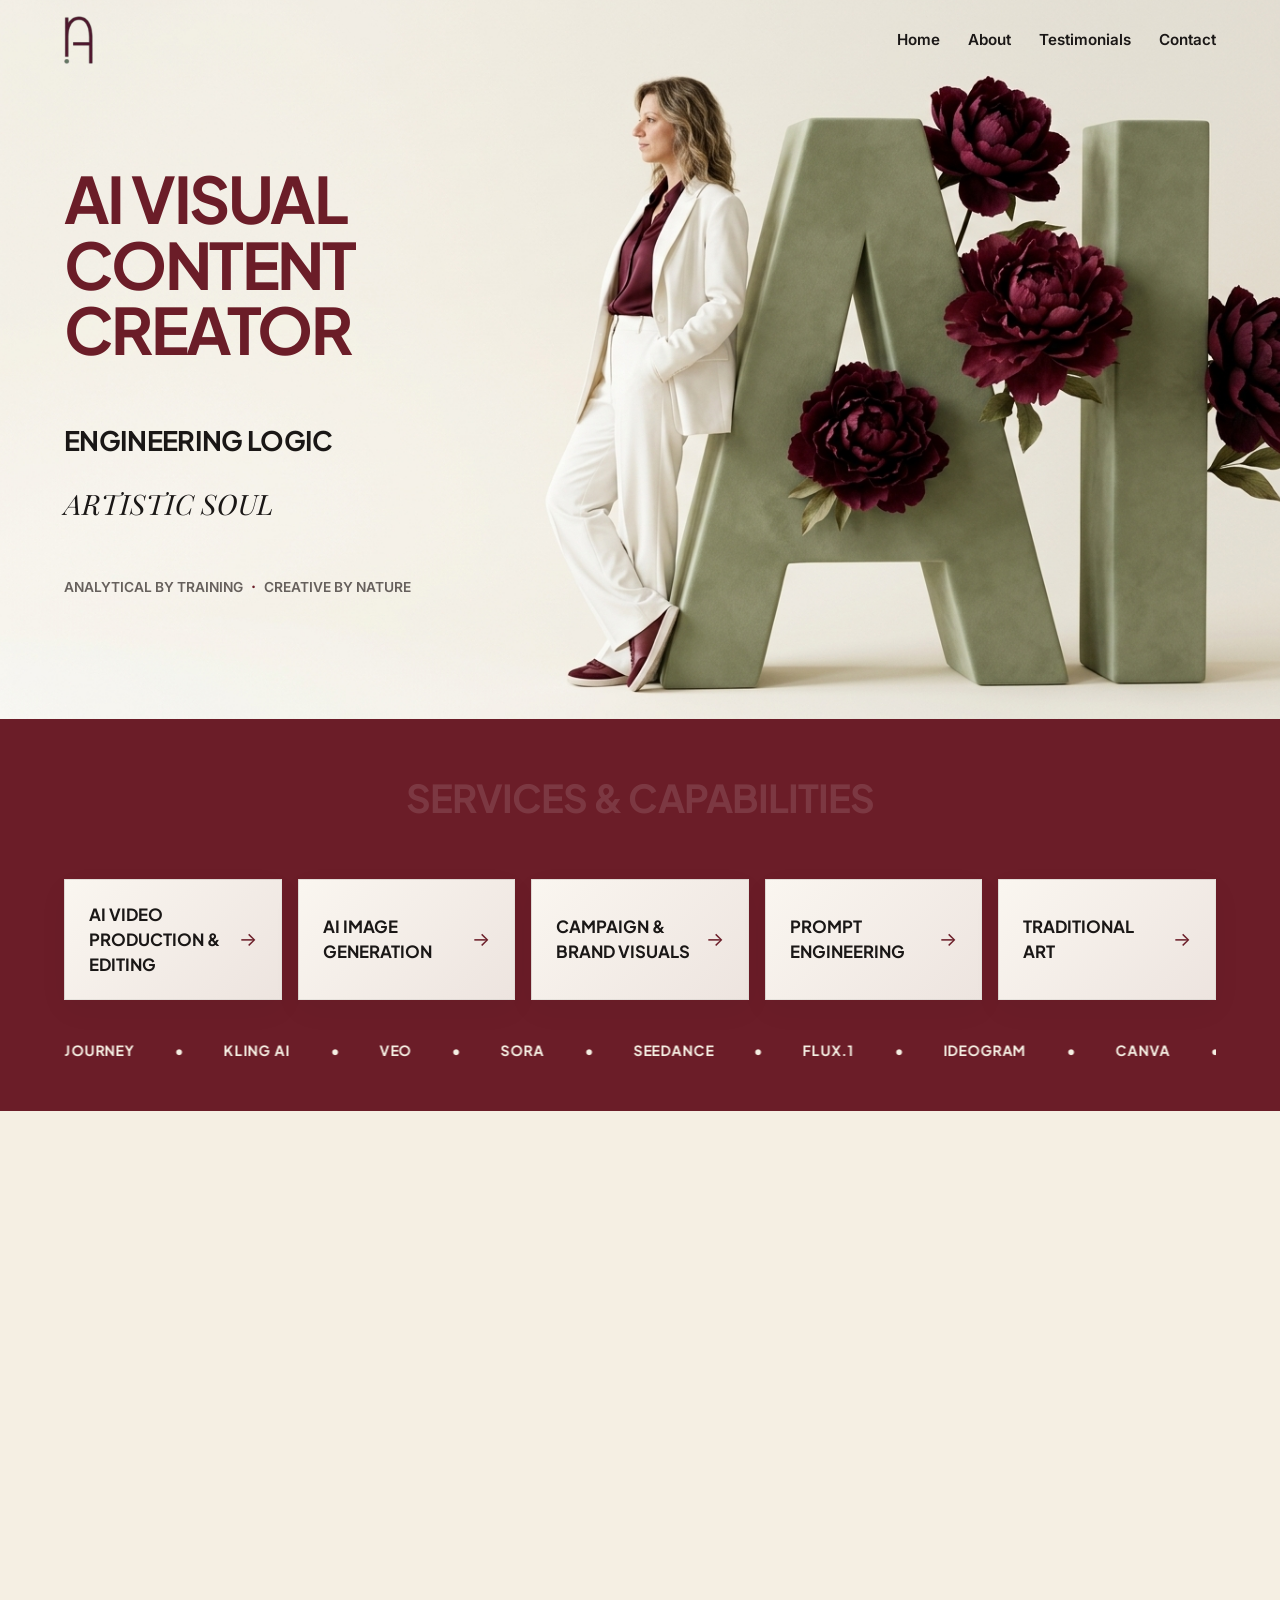
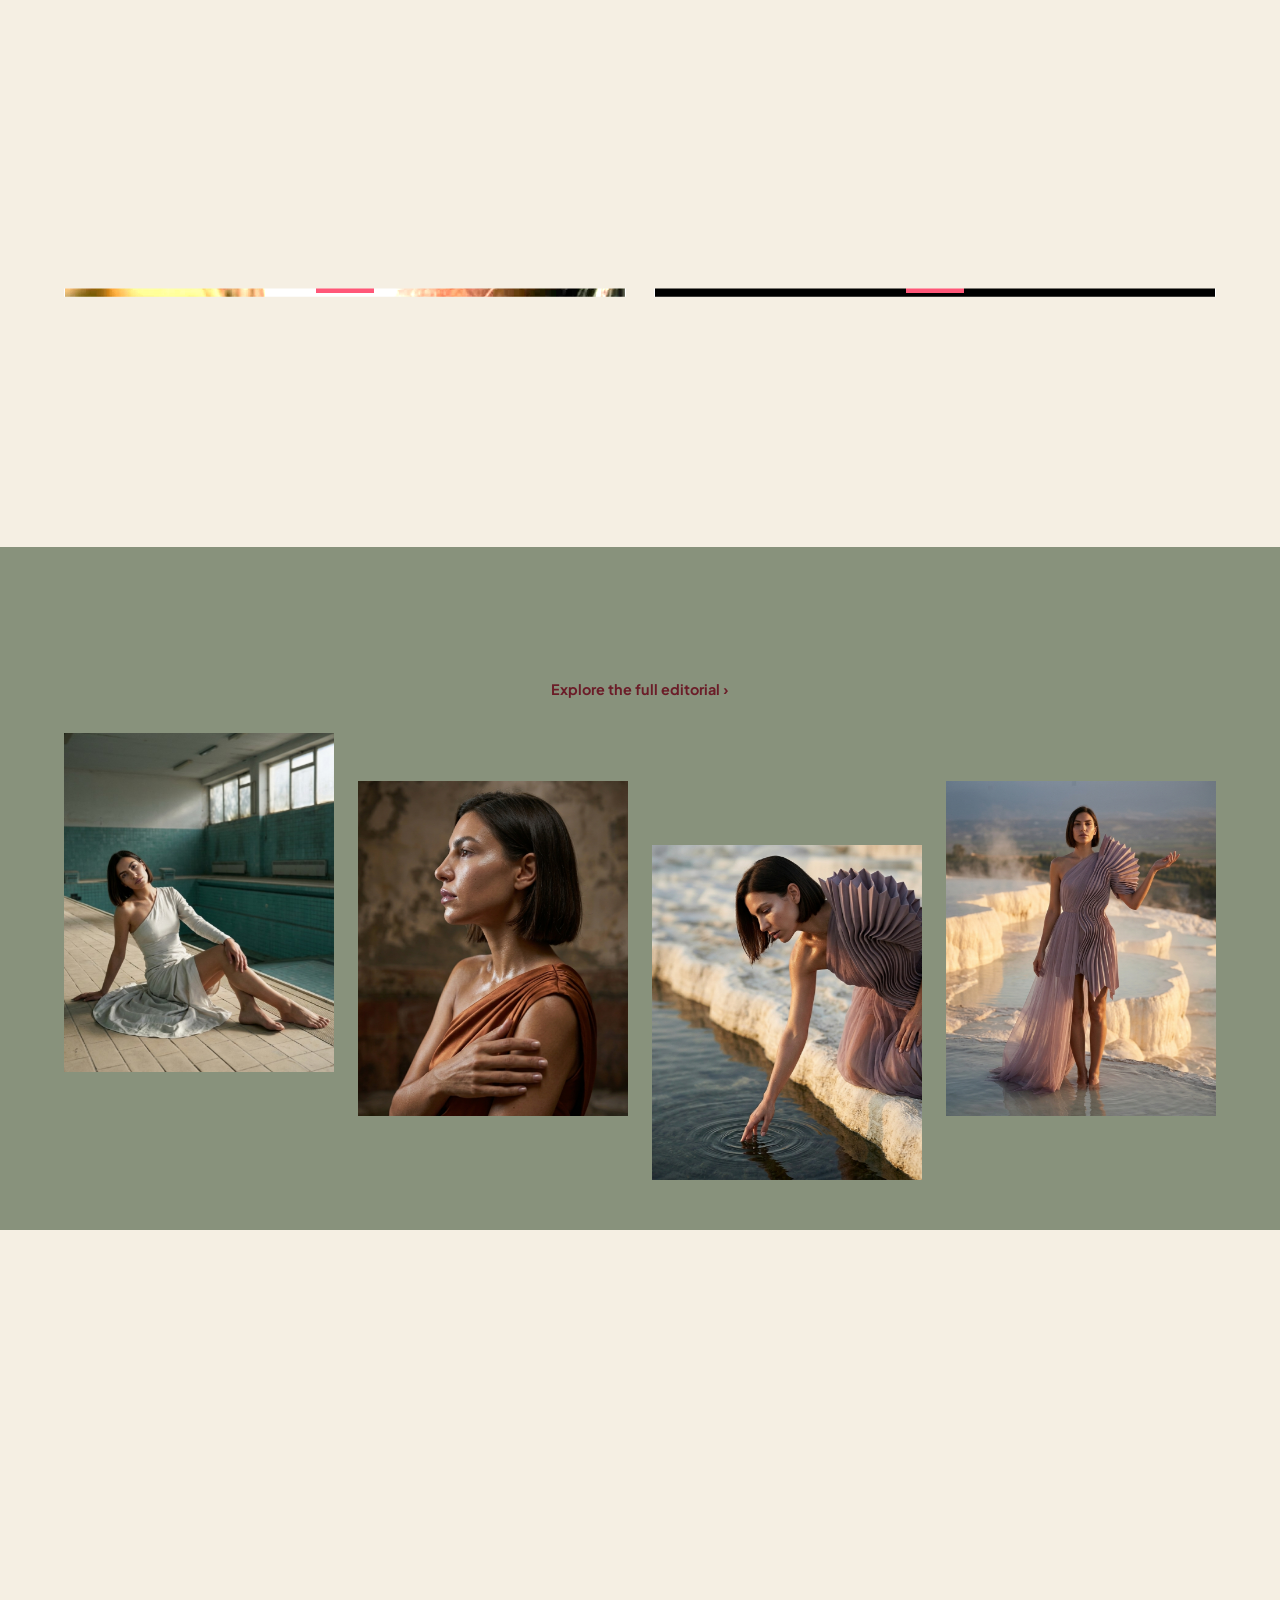
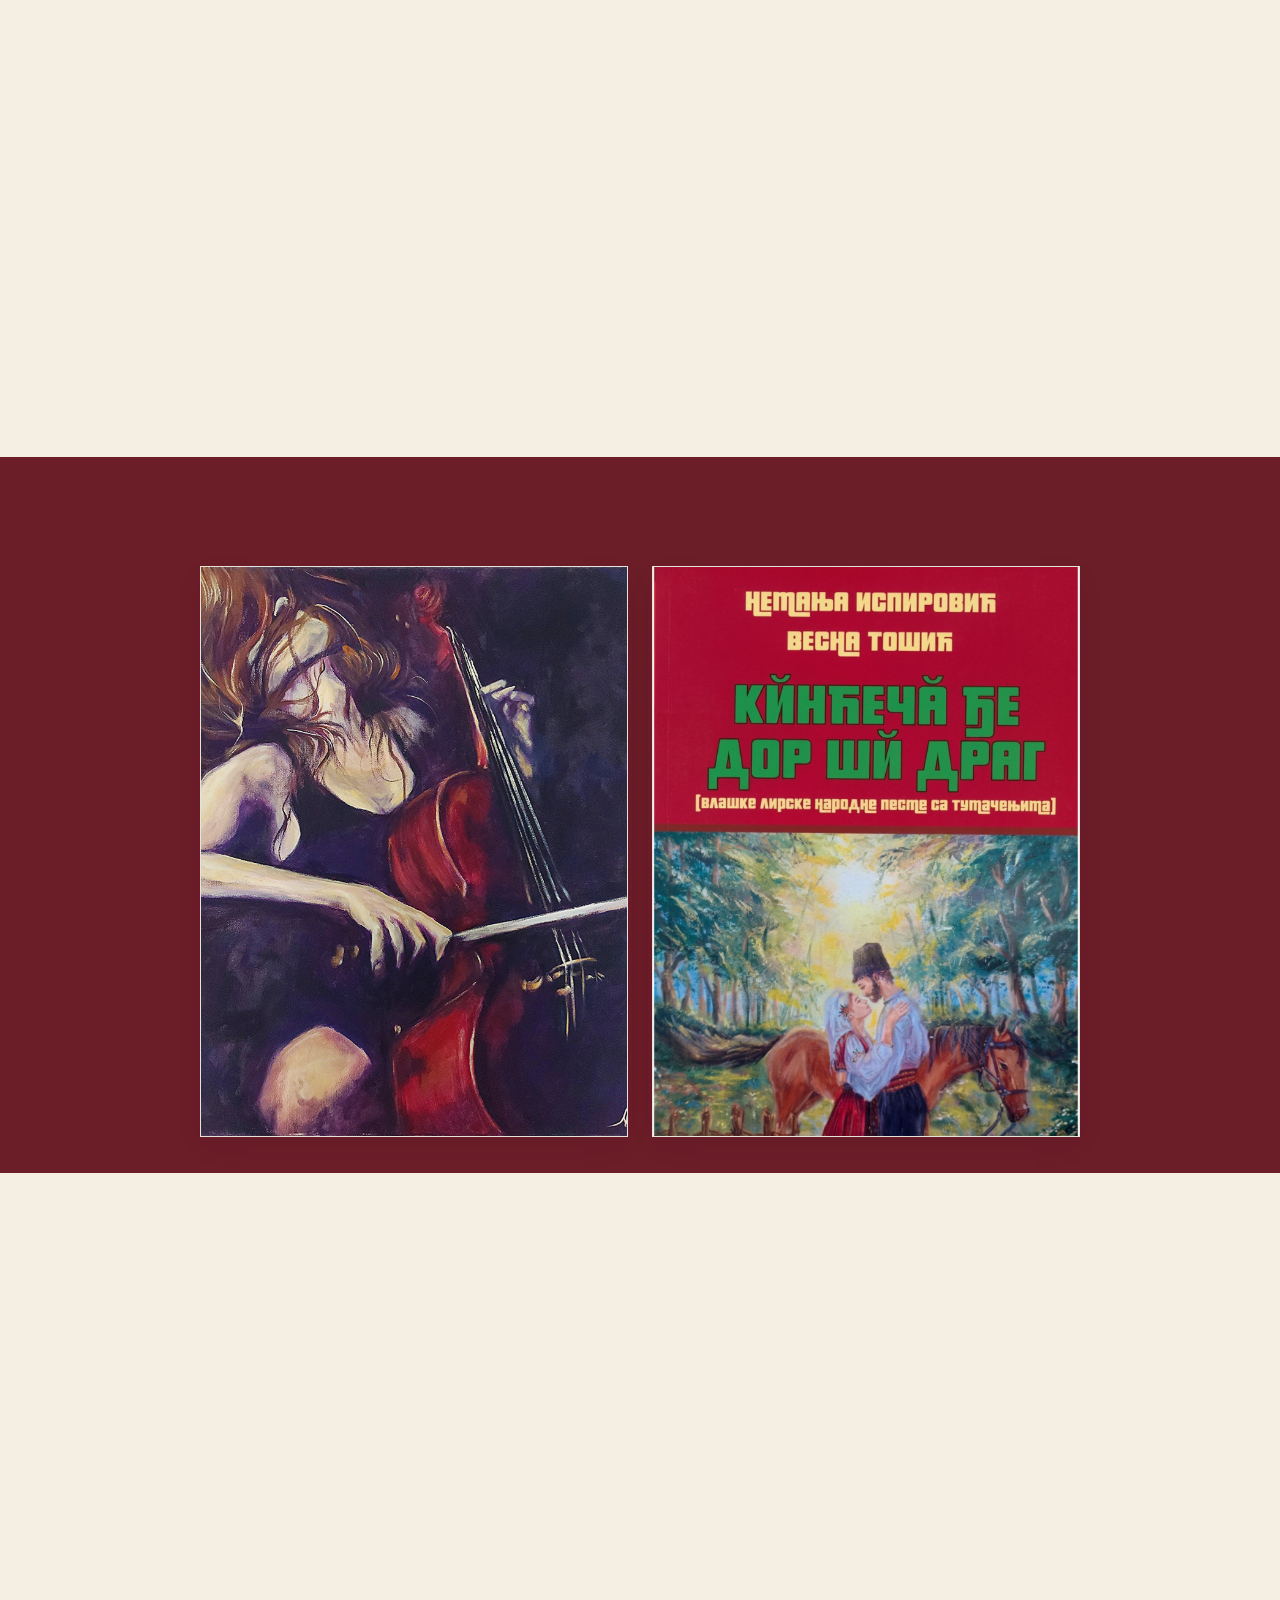
==== commit 3adcf85e: "Updated portfolio website Rebuild the published pages and add the assets referenced by the latest la" ====
--- a/index.html
+++ b/index.html
@@ -7,31 +7,30 @@
       window.dataLayer = window.dataLayer || [];
       function gtag(){dataLayer.push(arguments);}
       gtag('js', new Date());
-
       gtag('config', 'G-HHDKVC6CPN');
     </script>
     <meta charset="UTF-8">
     <meta name="viewport" content="width=device-width, initial-scale=1.0">
-    <title>AI Visual Content Creator &middot; Basel | Nevena Mucic</title>
-    <meta name="description" content="Nevena Mucic is an AI Visual Content Creator based in Basel, Switzerland — specializing in AI image generation, AI video production, and social media content for brands.">
-    <link rel="canonical" href="https://nevenaai.com/">
+    <title>Nevena Mučić &middot; AI Visual Content Creator &amp; Strategist</title>
+    <meta name="description" content="Nevena Mučić is an AI Visual Content Creator based in Basel, Switzerland — specializing in AI image generation, AI video production, and social media content for brands.">
+    <link rel="canonical" href="/">
     <meta property="og:type" content="website">
-    <meta property="og:title" content="AI Visual Content Creator · Basel | Nevena Mucic">
-    <meta property="og:description" content="Nevena Mucic is an AI Visual Content Creator based in Basel, Switzerland — specializing in AI image generation, AI video production, and social media content for brands.">
-    <meta property="og:url" content="https://nevenaai.com/">
-    <meta property="og:image" content="https://nevenaai.com/static/profile.jpg">
+    <meta property="og:title" content="Nevena Mučić &middot; AI Visual Content Creator &amp; Strategist">
+    <meta property="og:description" content="Nevena Mučić is an AI Visual Content Creator based in Basel, Switzerland.">
+    <meta property="og:url" content="/">
+    <meta property="og:image" content="/static/profile.jpg">
     <meta name="twitter:card" content="summary_large_image">
-    <meta name="twitter:title" content="AI Visual Content Creator · Basel | Nevena Mucic">
-    <meta name="twitter:description" content="Nevena Mucic is an AI Visual Content Creator based in Basel, Switzerland — specializing in AI image generation, AI video production, and social media content for brands.">
-    <meta name="twitter:image" content="https://nevenaai.com/static/profile.jpg">
+    <meta name="twitter:title" content="Nevena Mučić &middot; AI Visual Content Creator">
+    <meta name="twitter:description" content="AI Visual Content Creator based in Basel, Switzerland.">
+    <meta name="twitter:image" content="/static/profile.jpg">
     <script type="application/ld+json">
     {
         "@context": "https://schema.org",
         "@type": "Person",
-        "name": "Nevena Mucic",
+        "name": "Nevena Mučić",
         "jobTitle": "AI Visual Content Creator",
-        "url": "https://nevenaai.com/",
-        "image": "https://nevenaai.com/static/profile.jpg",
+        "url": "/",
+        "image": "/static/profile.jpg",
         "address": {
             "@type": "PostalAddress",
             "addressLocality": "Basel",
@@ -42,196 +41,106 @@
         ]
     }
     </script>
-    <link rel="stylesheet" href="static/custom.css?v=13">
+    <link rel="stylesheet" href="/static/custom.css?v=109">
     <link rel="preconnect" href="https://fonts.googleapis.com">
     <link rel="preconnect" href="https://fonts.gstatic.com" crossorigin>
-    <link href="https://fonts.googleapis.com/css2?family=Inter:wght@300;400&display=swap" rel="stylesheet">
-    <style>
-        .hero-section, .services-section, .case-studies-section { opacity: 0; transition: opacity 0.2s ease; }
-        .fonts-loaded .hero-section, .fonts-loaded .services-section, .fonts-loaded .case-studies-section { opacity: 1; }
-
-        /* Services section */
-        .services-section { padding: 80px 5%; }
-        .services-header { display: flex; align-items: baseline; gap: 16px; margin-bottom: 16px; }
-        .services-label { font-size: 1rem; font-weight: 700; letter-spacing: 0.06em; text-transform: uppercase; color: #ffffff; }
-        .services-grid { display: grid; grid-template-columns: repeat(auto-fit, minmax(150px, 1fr)); gap: 10px; }
-
-        /* Traditional Art teaser — one full row, proportional to the Fashion Editorial grid above it */
-        .traditional-art-section { padding: 60px 5% 80px; }
-        .traditional-art-label { font-size: 1.1rem; letter-spacing: 0.02em; text-transform: uppercase; color: #ffffff; font-weight: 700; margin-bottom: 24px; }
-        .traditional-art-grid { display: grid; grid-template-columns: repeat(4, 1fr); gap: 24px; }
-        .traditional-art-item { display: block; aspect-ratio: 3/4; border-radius: 10px; overflow: hidden; background: #0d0d0d; border: 1px solid rgba(255,255,255,0.08); transition: border-color 0.35s cubic-bezier(0.25,1,0.5,1), transform 0.35s cubic-bezier(0.25,1,0.5,1), box-shadow 0.35s cubic-bezier(0.25,1,0.5,1); }
-        .traditional-art-item img { width: 100%; height: 100%; object-fit: cover; display: block; }
-        .traditional-art-item:hover { border-color: rgba(255,255,255,0.45); transform: scale(1.02) translateY(-4px); box-shadow: 0 15px 30px rgba(0,0,0,0.5); }
-        .traditional-art-subtitles { display: grid; grid-template-columns: repeat(4, 1fr); gap: 24px; margin-bottom: 20px; }
-        .traditional-art-subtitle { grid-column: span 2; display: flex; justify-content: space-between; align-items: center; gap: 12px; }
-        .traditional-art-subtitle span { font-size: 0.95rem; letter-spacing: 0.02em; text-transform: uppercase; color: #cccccc; font-weight: 700; }
-        .creative-block-link { font-size: 0.78rem; color: #777777; text-decoration: none; border: 1px solid rgba(255,255,255,0.1); padding: 6px 14px; border-radius: 30px; white-space: nowrap; transition: all 0.3s ease; width: fit-content; flex-shrink: 0; }
-        .creative-block-link:hover { color: #fff; border-color: rgba(255,255,255,0.4); }
-
-        @media (max-width: 700px) {
-            .traditional-art-grid { grid-template-columns: repeat(2, 1fr); }
-            .traditional-art-subtitles { grid-template-columns: repeat(2, 1fr); }
-            .traditional-art-subtitle { grid-column: span 2; }
-        }
-
-        @media (max-width: 600px) {
-            .services-grid { grid-template-columns: repeat(2, 1fr); gap: 8px; }
-            .services-section { padding: 48px 5%; }
-            .traditional-art-section { padding: 48px 5%; }
-            .pill { padding: 10px 12px; font-size: 0.8rem; height: 54px; }
-        }
-    </style>
-    <script>
-        document.fonts.ready.then(() => document.documentElement.classList.add('fonts-loaded'));
-    </script>
-    <link rel="preload" as="image" href="/static/signature.png?v=2">
+    <link href="https://fonts.googleapis.com/css2?family=Plus+Jakarta+Sans:ital,wght@0,400;0,600;0,700;0,800;1,400;1,700&family=Inter:ital,wght@0,300;0,400;0,500;0,600;1,300;1,400&family=Playfair+Display:ital@1&display=swap" rel="stylesheet">
 </head>
 <body>
 
-    <nav class="top-nav">
+    <!-- TOP NAVIGATION -->
+    <nav class="top-nav hero-overlay-nav">
+        <a class="brand-logo" href="/" aria-label="Nevena Mučić home">
+            <img src="/static/Nevena_logo_no_text.png" alt="Nevena Mučić">
+        </a>
         <div class="nav-links">
             <a href="/">Home</a>
-            <a href="about.html">About</a>
-            <a href="#case-studies">Case Studies</a>
-            <a href="#video-work">AI Video Editing</a>
-            <a href="#fashion-editorial">AI Fashion Editorial</a>
-            <a href="artwork.html">Traditional Art</a>
-            <a href="#testimonials">Testimonials</a>
-            <a href="#contact">Contact</a>
+            <a href="/about.html">About</a>
+            <a href="/#testimonials">Testimonials</a>
+            <a href="/#contact">Contact</a>
         </div>
     </nav>
 
-    <main class="hero-section">
-        <video autoplay loop muted playsinline class="hero-bg-video">
-            <source src="https://nevenaai.com/static/background.mp4" type="video/mp4">
+    <main class="home-main-content">
+    <!-- HERO SECTION -->
+    <section class="hero-section">
+        <video class="hero-background-video-fill" autoplay loop muted playsinline preload="metadata" aria-hidden="true">
+            <source src="/static/Hero_video_Ai.mp4?v=5" type="video/mp4">
         </video>
-        <div class="glow-effect"></div>
-        <div class="hero-content">
-            <div class="hero-text-block">
-                <h1 class="hero-headline bold-serif">AI Visual Content Creator</h1>
-                <p class="hero-tagline-row">Engineering Logic</p>
-                <p class="hero-tagline-row italic-serif">Artistic Soul</p>
-            </div>
-        </div>
-        <div class="hero-footer">
-            <div class="hero-description">
-                <p>Analytical by training.</p>
-                <p>Creative by nature.</p>
-            </div>
-            <div class="hero-signature">
-                <img src="https://nevenaai.com/static/signature.png?v=2" alt="Nevena M" fetchpriority="high">
-            </div>
-        </div>
-    </main>
-
+        <video class="hero-background-video" loop muted playsinline preload="none" data-desktop-poster="/static/Hero_bg.jpeg" data-mobile-src="/static/Hero_video_Ai_mobile.mp4?v=1" aria-hidden="true">
+            <source src="/static/Hero_video_Ai.mp4?v=5" type="video/mp4">
+        </video>
+        <div class="hero-container">
+            <div class="hero-text-col">
+                <h1 class="hero-label"><span>AI Visual</span><span>Content</span><span>Creator</span></h1>
+                <h2 class="hero-headline">
+                    <span class="bold-title">Engineering Logic</span>
+                    <span class="italic-title">Artistic Soul</span>
+                </h2>
+                <div class="hero-description">
+                    <p>
+                        <span>Analytical by training</span>
+                        <span class="hero-tagline-separator" aria-hidden="true">&middot;</span>
+                        <span>Creative by nature</span>
+                    </p>
+                </div>
+            </div>
+        </div>
+    </section>
+
+    <!-- CATEGORY SERVICE BLOCKS (5 Service Items) -->
     <section class="services-section">
         <div class="services-header">
-            <span class="services-label">Services</span>
-        </div>
-        <div class="services-grid">
-            <div class="pill">AI Image Generation</div>
-            <div class="pill">AI Video Production</div>
-            <div class="pill">Video Editing</div>
-            <div class="pill">Social Media Content Creation</div>
-            <div class="pill">Organic Reach Growth</div>
-            <div class="pill">Campaign &amp; Brand Visuals</div>
-            <div class="pill">Content Strategy</div>
-            <div class="pill">Prompt Engineering Services</div>
+            <span class="services-label">Services &amp; Capabilities</span>
+        </div>
+        <div class="services-blocks-grid">
+            <a href="#video-work" class="service-block">
+                <h3>AI Video Production &amp; Editing</h3>
+                <span class="block-arrow">&rarr;</span>
+            </a>
+            <a href="#fashion-editorial" class="service-block">
+                <h3>AI Image Generation</h3>
+                <span class="block-arrow">&rarr;</span>
+            </a>
+            <a href="#campaign-brand-visuals" class="service-block">
+                <h3>Campaign &amp; Brand Visuals</h3>
+                <span class="block-arrow">&rarr;</span>
+            </a>
+            <a href="#prompt-engineering" class="service-block">
+                <h3>Prompt Engineering</h3>
+                <span class="block-arrow">&rarr;</span>
+            </a>
+            <a href="#traditional-art" class="service-block">
+                <h3>Traditional Art</h3>
+                <span class="block-arrow">&rarr;</span>
+            </a>
+        </div><div class="marquee-container">
+            <div class="marquee-track" id="marqueeTrack">
+                <span class="marquee-item">MIDJOURNEY</span>
+                <span class="marquee-item">KLING AI</span>
+                <span class="marquee-item">VEO</span>
+                <span class="marquee-item">SORA</span>
+                <span class="marquee-item">SEEDANCE</span>
+                <span class="marquee-item">FLUX.1</span>
+                <span class="marquee-item">IDEOGRAM</span>
+                <span class="marquee-item">CANVA</span>
+                <span class="marquee-item">CAPCUT</span>
+            </div>
         </div>
     </section>
 
-    <section class="case-studies-section" id="case-studies">
-        <h2 class="section-title">Case Studies</h2>
-        <div class="case-studies-grid">
-
-            <a href="/soko.html" class="case-card bg-card-01">
-                <div class="card-content">
-                    <span class="card-meta">CASE STUDY &bull; 01</span>
-                    <div class="card-header">
-                        <h2>Kunstzentrum Soko</h2>
-                        <p>Instagram content &amp; AI video production for a cultural arts center in Basel</p>
-                    </div>
-                </div>
-                <div class="stat-bar">
-                    <div class="data-grid">
-                        <div class="data-item"><span>9.6K</span><label>Views</label></div>
-                        <div class="data-item"><span>14+</span><label>Camp.</label></div>
-                        <div class="data-item"><span>50+</span><label>Posts</label></div>
-                    </div>
-                    <div class="action-link">View case study &rarr;</div>
-                </div>
-            </a>
-
-            <a href="/netzwerkpro.html" class="case-card bg-card-02">
-                <div class="card-content">
-                    <span class="card-meta">CASE STUDY &bull; 02</span>
-                    <div class="card-header">
-                        <h2>NetzwerkPRO</h2>
-                        <p>AI-generated visuals for a business coach &mdash; measurable organic growth</p>
-                    </div>
-                </div>
-                <div class="stat-bar">
-                    <div class="data-grid">
-                        <div class="data-item"><span>545%</span><label>Reach</label></div>
-                        <div class="data-item"><span>234</span><label>Views</label></div>
-                        <div class="data-item"><span>0 CHF</span><label>Paid</label></div>
-                    </div>
-                    <div class="action-link">View case study &rarr;</div>
-                </div>
-            </a>
-
-            <a href="/hero-video.html" class="case-card bg-card-03">
-                <div class="card-content">
-                    <span class="card-meta">CASE STUDY &bull; 03</span>
-                    <div class="card-header">
-                        <h2>Hero Video</h2>
-                        <p>Behind the scenes &mdash; how the portfolio hero video was conceived &amp; produced</p>
-                    </div>
-                </div>
-                <div class="stat-bar">
-                    <div class="data-grid">
-                        <div class="data-item"><span>5+</span><label>Tools</label></div>
-                        <div class="data-item"><span>8</span><label>Scenes</label></div>
-                        <div class="data-item"><span>0&rarr;1</span><label>Final</label></div>
-                    </div>
-                    <div class="action-link">View process &rarr;</div>
-                </div>
-            </a>
-
-        </div>
-    </section>
-
-    <div class="marquee-container">
-        <div class="mask-left"></div>
-        <div class="mask-right"></div>
-        <div class="marquee-track" id="marqueeTrack">
-            <span class="marquee-item">- MIDJOURNEY -</span>
-            <span class="marquee-item">- KLING -</span>
-            <span class="marquee-item">- VEO -</span>
-            <span class="marquee-item">- SORA -</span>
-            <span class="marquee-item">- SEEDANCE -</span>
-            <span class="marquee-item">- FLUX -</span>
-            <span class="marquee-item">- IDEOGRAM -</span>
-            <span class="marquee-item">- NANO BANANA -</span>
-            <span class="marquee-item">- CANVA -</span>
-            <span class="marquee-item">- CAPCUT -</span>
-        </div>
-    </div>
-
+    <!-- 1. AI VIDEO PRODUCTION & EDITING SECTION -->
     <section class="video-work-section" id="video-work">
         <div class="video-work-header">
             <span class="video-work-label">AI Video Production &amp; Editing</span>
-            <p class="video-work-desc">From concept to final cut &mdash; video generated, edited, narrated, and scored entirely with AI, including English subtitles. Click to play with sound.</p>
         </div>
         <div class="video-work-grid">
 
-            <!-- Video: Portfolio Showreel (self-hosted, with sound) — aspect ratio 864:1054 -->
-            <div class="video-card" style="--vratio: 0.82;">
-                <div class="video-card-frame" data-video-src="static/za-portfolio-cropped.mp4">
-                    <img src="static/showreel-poster.jpg" alt="Portfolio Showreel thumbnail" class="video-card-thumb" loading="lazy">
-                    <button class="video-play-btn" aria-label="Play video: Portfolio Showreel" onclick="playLocalVideo(this)">
-                        <svg width="26" height="26" viewBox="0 0 24 24" fill="#ffffff"><path d="M8 5v14l11-7z"/></svg>
+            <div class="video-card tv-on-card">
+                <div class="video-card-frame" data-video-src="/static/za-portfolio-cropped.mp4">
+                    <img src="/static/showreel-poster.jpg" alt="Portfolio Showreel thumbnail" class="video-card-thumb" loading="lazy">
+                    <button class="video-play-btn" aria-label="Play video" onclick="playLocalVideo(this)">
+                        <svg width="24" height="24" viewBox="0 0 24 24" fill="#ffffff"><path d="M8 5v14l11-7z"/></svg>
                     </button>
                 </div>
                 <div class="video-card-caption">
@@ -239,12 +148,11 @@
                 </div>
             </div>
 
-            <!-- Video: The Show Must Go On (YouTube-hosted) — aspect ratio 16:9 -->
-            <div class="video-card" style="--vratio: 1.78;">
+            <div class="video-card tv-on-card">
                 <div class="video-card-frame" data-video-id="CoiUNkytv5I">
-                    <img src="https://img.youtube.com/vi/CoiUNkytv5I/maxresdefault.jpg" alt="The Show Must Go On — AI video edit thumbnail" class="video-card-thumb" loading="lazy">
-                    <button class="video-play-btn" aria-label="Play video: The Show Must Go On" onclick="playVideoCard(this)">
-                        <svg width="26" height="26" viewBox="0 0 24 24" fill="#ffffff"><path d="M8 5v14l11-7z"/></svg>
+                    <img src="https://img.youtube.com/vi/CoiUNkytv5I/maxresdefault.jpg" alt="The Show Must Go On thumbnail" class="video-card-thumb" loading="lazy">
+                    <button class="video-play-btn" aria-label="Play video" onclick="playVideoCard(this)">
+                        <svg width="24" height="24" viewBox="0 0 24 24" fill="#ffffff"><path d="M8 5v14l11-7z"/></svg>
                     </button>
                 </div>
                 <div class="video-card-caption">
@@ -252,12 +160,11 @@
                 </div>
             </div>
 
-            <!-- Video: new AI edit (self-hosted, with sound) — approximate aspect ratio, adjust if needed -->
-            <div class="video-card" style="--vratio: 0.8;">
-                <div class="video-card-frame" data-video-src="static/ai-video-2.mp4">
-                    <img src="static/ai-video-2-poster.jpg" alt="Cinematic Close-Up — AI video edit thumbnail" class="video-card-thumb" loading="lazy">
-                    <button class="video-play-btn" aria-label="Play video: Cinematic Close-Up" onclick="playLocalVideo(this)">
-                        <svg width="26" height="26" viewBox="0 0 24 24" fill="#ffffff"><path d="M8 5v14l11-7z"/></svg>
+            <div class="video-card tv-on-card">
+                <div class="video-card-frame" data-video-src="/static/ai-video-2.mp4">
+                    <img src="/static/ai-video-2-poster.jpg" alt="Cinematic Close-Up thumbnail" class="video-card-thumb" loading="lazy">
+                    <button class="video-play-btn" aria-label="Play video" onclick="playLocalVideo(this)">
+                        <svg width="24" height="24" viewBox="0 0 24 24" fill="#ffffff"><path d="M8 5v14l11-7z"/></svg>
                     </button>
                 </div>
                 <div class="video-card-caption">
@@ -265,12 +172,11 @@
                 </div>
             </div>
 
-            <!-- Video: Visine (YouTube-hosted, custom thumbnail set on YouTube) — verify --vratio against real resolution -->
-            <div class="video-card" style="--vratio: 1.78;">
+            <div class="video-card tv-on-card">
                 <div class="video-card-frame" data-video-id="u78ylMLs0EM">
-                    <img src="https://img.youtube.com/vi/u78ylMLs0EM/maxresdefault.jpg" alt="Visine — AI video edit thumbnail" class="video-card-thumb" loading="lazy">
-                    <button class="video-play-btn" aria-label="Play video: Visine" onclick="playVideoCard(this)">
-                        <svg width="26" height="26" viewBox="0 0 24 24" fill="#ffffff"><path d="M8 5v14l11-7z"/></svg>
+                    <img src="https://img.youtube.com/vi/u78ylMLs0EM/maxresdefault.jpg" alt="Visine thumbnail" class="video-card-thumb" loading="lazy">
+                    <button class="video-play-btn" aria-label="Play video" onclick="playVideoCard(this)">
+                        <svg width="24" height="24" viewBox="0 0 24 24" fill="#ffffff"><path d="M8 5v14l11-7z"/></svg>
                     </button>
                 </div>
                 <div class="video-card-caption">
@@ -278,62 +184,19 @@
                 </div>
             </div>
 
-            <!-- Add more <div class="video-card"> blocks here as more videos are ready -->
-
         </div>
     </section>
 
-    <script>
-        // Self-hosted videos — click swaps the poster for a real <video> with controls + sound
-        function playLocalVideo(btn) {
-            var frame = btn.closest('.video-card-frame');
-            frame.style.height = frame.offsetHeight + 'px';
-            var src = frame.getAttribute('data-video-src');
-            var title = btn.getAttribute('aria-label').replace('Play video: ', '');
-            var video = document.createElement('video');
-            video.src = src;
-            video.controls = true;
-            video.autoplay = true;
-            video.playsInline = true;
-            video.setAttribute('aria-label', title);
-            video.style.width = '100%';
-            video.style.height = '100%';
-            video.style.display = 'block';
-            video.style.objectFit = 'contain';
-            frame.innerHTML = '';
-            frame.appendChild(video);
-        }
-
-        // YouTube-hosted videos — click swaps the thumbnail for an embedded player
-        function playVideoCard(btn) {
-            var frame = btn.closest('.video-card-frame');
-            frame.style.height = frame.offsetHeight + 'px';
-            var videoId = frame.getAttribute('data-video-id');
-            var title = btn.getAttribute('aria-label').replace('Play video: ', '');
-            var iframe = document.createElement('iframe');
-            iframe.src = 'https://www.youtube-nocookie.com/embed/' + videoId + '?autoplay=1&rel=0&modestbranding=1';
-            iframe.title = title;
-            iframe.setAttribute('frameborder', '0');
-            iframe.setAttribute('allow', 'accelerometer; autoplay; clipboard-write; encrypted-media; gyroscope; picture-in-picture');
-            iframe.setAttribute('allowfullscreen', '');
-            iframe.style.width = '100%';
-            iframe.style.height = '100%';
-            iframe.style.position = 'absolute';
-            iframe.style.top = '0';
-            iframe.style.left = '0';
-            frame.innerHTML = '';
-            frame.appendChild(iframe);
-        }
-    </script>
-
-    <section class="fashion-editorial-section" id="fashion-editorial">
+    <!-- 2. AI IMAGE GENERATION SECTION -->
+    <section class="fashion-editorial-section fashion-editorial-preview" id="fashion-editorial" data-scatter>
         <div class="fashion-editorial-header">
             <p class="fashion-editorial-label">SEDIMENT &mdash; An Editorial Study</p>
-            <p class="fashion-editorial-desc">SEDIMENT follows water through three states &mdash; held, in motion, and left behind &mdash; as a metaphor for how experience settles into who we become. Stillness in the pool gives way to movement across ruins and open air, before finally coming to rest in the mineral terraces where the water leaves its mark. Ten frames, one continuous idea: nothing simply happens and disappears &mdash; it accumulates.</p>
-        </div>
-        <div class="fashion-editorial-grid" id="fashionEditorialGrid"></div>
+            <a class="fashion-editorial-link" href="/sediment.html">Explore the full editorial &rsaquo;</a>
+        </div>
+        <div class="fashion-editorial-grid" id="fashionEditorialGrid" data-asset-base="/static/artwork/fashion/" data-preview="true"></div>
     </section>
 
+    <!-- LIGHTBOX FOR SEDIMENT EDITORIAL -->
     <div class="lightbox" id="feLightbox" onclick="closeFeLightboxOnBg(event)">
         <button class="lightbox-close" onclick="closeFeLightbox()">&#215;</button>
         <button class="lightbox-nav lightbox-prev" onclick="navigateFeLightbox(-1)">&#8592;</button>
@@ -346,154 +209,176 @@
         </div>
     </div>
 
-    <script>
-        (function() {
-            var shots = [
-                ["FE_Image1.jpeg", "Poolside"],
-                ["FE_Image2.jpeg", "Stairwell"],
-                ["FE_Image3.jpeg", "Stone Archway"],
-                ["FE_Image4.jpeg", "Terracotta Wrap"],
-                ["FE_Image5.jpeg", "Ruins in Rust"],
-                ["FE_Image6.jpeg", "Cliffside Wind"],
-                ["FE_Image7.jpeg", "Water's Edge"],
-                ["FE_Image8.jpeg", "Golden Hour"],
-                ["FE_Image9.jpeg", "Salt Terraces I"],
-                ["FE_Image10.jpeg", "Salt Terraces II"]
-            ];
-            var basePath = "https://nevenaai.com/static/artwork/fashion/";
-            var grid = document.getElementById('fashionEditorialGrid');
-            var lightbox = document.getElementById('feLightbox');
-            var lightboxOpen = false;
-            var currentIndex = 0;
-            var total = shots.length;
-
-            shots.forEach(function(shot, i) {
-                var filename = shot[0];
-                var title = shot[1];
-                var item = document.createElement('div');
-                item.className = 'fashion-editorial-item';
-                var img = document.createElement('img');
-                img.src = basePath + encodeURIComponent(filename);
-                img.alt = title;
-                img.loading = i < 4 ? 'eager' : 'lazy';
-                img.decoding = 'async';
-                item.appendChild(img);
-                item.addEventListener('click', function() { openFeLightbox(i); });
-                grid.appendChild(item);
-            });
-
-            window.openFeLightbox = function(index) {
-                currentIndex = index;
-                showFeLightboxItem(index);
-                lightbox.classList.add('open');
-                document.body.style.overflow = 'hidden';
-                lightboxOpen = true;
-            };
-
-            function showFeLightboxItem(index) {
-                var shot = shots[index];
-                document.getElementById('feLightboxImg').src = basePath + encodeURIComponent(shot[0]);
-                document.getElementById('feLightboxImg').alt = shot[1];
-                document.getElementById('feLightboxTitle').textContent = shot[1];
-            }
-
-            window.navigateFeLightbox = function(dir) {
-                currentIndex = (currentIndex + dir + total) % total;
-                showFeLightboxItem(currentIndex);
-            };
-
-            window.closeFeLightbox = function() {
-                lightbox.classList.remove('open');
-                document.body.style.overflow = '';
-                lightboxOpen = false;
-            };
-
-            window.closeFeLightboxOnBg = function(e) {
-                if (e.target === lightbox) closeFeLightbox();
-            };
-
-            document.addEventListener('keydown', function(e) {
-                if (lightboxOpen) {
-                    if (e.key === 'Escape') closeFeLightbox();
-                    if (e.key === 'ArrowLeft') navigateFeLightbox(-1);
-                    if (e.key === 'ArrowRight') navigateFeLightbox(1);
-                }
-            });
-        })();
-    </script>
-
-    <section class="traditional-art-section">
-        <p class="traditional-art-label">Traditional Art</p>
-
-        <div class="traditional-art-subtitles">
-            <div class="traditional-art-subtitle">
-                <span>Original Paintings</span>
-                <a href="/artwork.html" class="creative-block-link">View all &rarr;</a>
-            </div>
-            <div class="traditional-art-subtitle">
-                <span>Book Cover Illustration</span>
-                <a href="/artwork.html#book-covers" class="creative-block-link">View all &rarr;</a>
-            </div>
-        </div>
-
-        <div class="traditional-art-grid">
-            <a href="/artwork.html" class="traditional-art-item">
-                <img src="https://nevenaai.com/static/artwork/paintings/teaser/A symphony for her 50x50.jpg" alt="A Symphony for Her" loading="lazy" decoding="async">
-            </a>
-            <a href="/artwork.html" class="traditional-art-item">
-                <img src="https://nevenaai.com/static/artwork/paintings/teaser/Rebirth 100x70.jpg" alt="Rebirth" loading="lazy" decoding="async">
-            </a>
-            <a href="/artwork.html#book-covers" class="traditional-art-item">
-                <img src="https://nevenaai.com/static/artwork/covers/drag-1-cover.png" alt="The Poetry of Love and Longing" loading="lazy" decoding="async">
-            </a>
-            <a href="/artwork.html#book-covers" class="traditional-art-item">
-                <img src="https://nevenaai.com/static/artwork/covers/kasi-cover.png" alt="Folk Poems of the Hearth" loading="lazy" decoding="async">
-            </a>
+    <div class="case-studies-background">
+    <div class="case-studies-row scroll-reveal">
+        <!-- 3. CAMPAIGN & BRAND VISUALS SECTION -->
+        <section class="case-studies-section" id="campaign-brand-visuals">
+            <h2 class="section-title campaign-title">Campaign &amp; Brand Visuals</h2>
+            <div class="case-studies-grid">
+
+                <a href="/soko.html" class="case-card soko-card">
+                    <div class="card-image-container">
+                        <img src="/static/soko-bg.jpg" alt="Kunstzentrum Soko" class="card-bg-img">
+                        <video class="soko-card-video" src="/static/soko-falcon-outro.mp4" muted loop playsinline preload="none" aria-label="Kunstzentrum Soko falcon animation"></video>
+                    </div>
+                    <div class="card-content">
+                        <span class="card-meta">CASE STUDY &bull; 01</span>
+                        <div class="card-header">
+                            <h2>Kunstzentrum Soko</h2>
+                            <p>Instagram content &amp; AI video production for a cultural arts center in Basel</p>
+                        </div>
+                    </div>
+                    <div class="stat-bar">
+                        <div class="data-grid">
+                            <div class="data-item"><span>9.6K</span><label>Views</label></div>
+                            <div class="data-item"><span>14+</span><label>Camp.</label></div>
+                            <div class="data-item"><span>50+</span><label>Posts</label></div>
+                        </div>
+                        <div class="action-link">View case study &rsaquo;</div>
+                    </div>
+                </a>
+
+                <a href="/netzwerkpro.html" class="case-card netzwerkpro-card">
+                    <div class="card-image-container">
+                        <img src="/static/netzwerkpro-bg.jpg" alt="NetzwerkPRO" class="card-bg-img">
+                        <video class="case-study-card-video" src="/static/NetzwerkPRO_video_background.mp4?v=2" muted loop playsinline preload="none" aria-label="NetzwerkPRO campaign background video"></video>
+                    </div>
+                    <div class="card-content">
+                        <span class="card-meta">CASE STUDY &bull; 02</span>
+                        <div class="card-header">
+                            <h2>NetzwerkPRO</h2>
+                            <p>AI-generated visuals for a business coach &mdash; measurable organic growth</p>
+                        </div>
+                    </div>
+                    <div class="stat-bar">
+                        <div class="data-grid">
+                            <div class="data-item"><span>545%</span><label>Reach</label></div>
+                            <div class="data-item"><span>234</span><label>Views</label></div>
+                            <div class="data-item"><span>0 CHF</span><label>Paid</label></div>
+                        </div>
+                        <div class="action-link">View case study &rsaquo;</div>
+                    </div>
+                </a>
+
+            </div>
+        </section>
+
+        <!-- 4. PROMPT ENGINEERING SECTION -->
+        <section class="case-studies-section" id="prompt-engineering">
+            <h2 class="section-title">Prompt Engineering</h2>
+            <div class="case-studies-grid">
+
+                <a href="/hero-video.html" class="case-card prompt-card">
+                    <div class="card-image-container prompt-video-container">
+                        <video src="/static/background.mp4" poster="/static/background-poster.jpg" muted loop playsinline preload="none"></video>
+                    </div>
+                    <div class="card-content">
+                        <span class="card-meta">CASE STUDY &bull; 03</span>
+                        <div class="card-header">
+                            <h2>Promo Video</h2>
+                            <p>Behind the scenes &mdash; advanced prompt architecture, scene sequencing, and workflow orchestration</p>
+                        </div>
+                    </div>
+                    <div class="stat-bar">
+                        <div class="data-grid">
+                            <div class="data-item"><span>5+</span><label>Tools</label></div>
+                            <div class="data-item"><span>8</span><label>Scenes</label></div>
+                            <div class="data-item"><span>0&rarr;1</span><label>Final</label></div>
+                        </div>
+                        <div class="action-link">Explore prompt process &rsaquo;</div>
+                    </div>
+                </a>
+
+            </div>
+        </section>
+    </div>
+    </div>
+
+    <!-- 5. TRADITIONAL ART SECTION -->
+    <section class="traditional-art-section" id="traditional-art">
+        <div class="traditional-art-content">
+            <p class="traditional-art-label">Traditional Art</p>
+
+            <div class="traditional-art-grid">
+                <a href="/artwork.html" class="traditional-art-item">
+                    <img src="/static/artwork/paintings/teaser/a-symphony-for-her-50x50.jpg" alt="A Symphony for Her" loading="lazy">
+                    <span class="traditional-art-mask" aria-hidden="true"></span>
+                    <span class="traditional-art-overlay" aria-hidden="true">
+                        <span class="traditional-art-link-content">
+                            <span class="traditional-art-overlay-title">Original Paintings</span>
+                            <span class="traditional-art-overlay-link">View all &rsaquo;</span>
+                        </span>
+                    </span>
+                </a>
+                <a href="/artwork.html#book-covers" class="traditional-art-item">
+                    <img src="/static/artwork/covers/drag-1-cover.png" alt="Book Cover" loading="lazy">
+                    <span class="traditional-art-mask" aria-hidden="true"></span>
+                    <span class="traditional-art-overlay" aria-hidden="true">
+                        <span class="traditional-art-link-content">
+                            <span class="traditional-art-overlay-title">Book Cover Illustrations</span>
+                            <span class="traditional-art-overlay-link">View all &rsaquo;</span>
+                        </span>
+                    </span>
+                </a>
+            </div>
         </div>
     </section>
 
+    <!-- TESTIMONIALS -->
     <section class="testimonials-section" id="testimonials">
-        <h2 class="section-title">What clients say.</h2>
+        <h2 class="section-title">Testimonials</h2>
         <div class="testimonials-grid">
 
-            <div class="testimonial-card">
+            <div class="testimonial-card testimonial-nemanja">
                 <div class="testimonial-quote">
                     <p>&ldquo;My biggest challenge was finding an artist who could truly translate my ideas onto the page &mdash; someone willing to listen without imposing their own vision. Working with Nevena was a genuine breath of fresh air. She didn&rsquo;t just hear my ideas; she understood them. Despite the natural uncertainty of whether everything would come together, she showed remarkable intuition, incorporating every revision so seamlessly that the final result exceeded what I had originally imagined. Every illustration, every cover fits the title and content of the book perfectly &mdash; and at the same time tells its own story. Our professional collaboration grew into a friendship built on mutual respect and trust. Working with her is a real pleasure: no stress, just a shared commitment to making every piece as good as it can possibly be.&rdquo;</p>
                 </div>
                 <div class="testimonial-author">
-                    <div class="testimonial-name">Nemanja Ispirovi&#263;</div>
-                    <div class="testimonial-role">Author</div>
-                </div>
-            </div>
-
-            <div class="testimonial-card">
+                    <div class="user-avatar">NI</div>
+                    <div>
+                        <div class="testimonial-name">Nemanja Ispirovi&#263;</div>
+                        <div class="testimonial-role">Author</div>
+                    </div>
+                </div>
+            </div>
+
+            <div class="testimonial-card testimonial-andrijana">
                 <div class="testimonial-quote">
                     <p>&ldquo;Before working with Nevena, I had no idea how to run a successful marketing campaign or create quality content. Through our collaboration I learned what a carousel is, how to structure content around a clear message, and just how powerful AI can be in content creation. The results spoke for themselves &mdash; the first thing people I work with now notice is my marketing, and once they see how professionally it&rsquo;s handled, there&rsquo;s no hesitation about trusting me. Our communication has been remarkable. No matter how many revisions or new requests I had, Nevena handled every single one with endless patience. What&rsquo;s truly extraordinary is that she was always the one chasing me to get things finished &mdash; delivering everything on tight deadlines without ever making me feel rushed. It is a genuine privilege that our paths crossed, and that we got to collaborate on something so creatively fulfilling &mdash; because creativity is Nevena&rsquo;s greatest gift.&rdquo;</p>
                 </div>
                 <div class="testimonial-author">
-                    <div class="testimonial-name">Andrijana Adamovi&#263;</div>
-                    <div class="testimonial-role">Kunstzentrum SOKO</div>
-                </div>
-            </div>
-
-            <div class="testimonial-card">
+                    <div class="user-avatar">AA</div>
+                    <div>
+                        <div class="testimonial-name">Andrijana Adamovi&#263;</div>
+                        <div class="testimonial-role"><a href="https://de.kunstzentrumsoko.com/" target="_blank" rel="noopener noreferrer">Kunstzentrum SOKO</a></div>
+                    </div>
+                </div>
+            </div>
+
+            <div class="testimonial-card testimonial-ana">
                 <div class="testimonial-quote">
                     <p>&ldquo;When I first reached out to Nevena, I simply didn&rsquo;t have the time, inspiration, or energy to keep up with Instagram content for the women&rsquo;s community I founded. She solved that by taking my ideas and feedback from the group and turning them into genuinely engaging posts &mdash; both AI visuals and copy. The communication and collaboration were excellent from start to finish, and I was very happy with her whole approach and way of working; some of the visuals and edits she created I still use to this day. I&rsquo;m grateful for her patience, and for how she managed to turn every scattered thought of mine into something useful and genuinely appealing for social media. I would absolutely work with Nevena again, and I recommend her without hesitation.&rdquo;</p>
                 </div>
                 <div class="testimonial-author">
-                    <div class="testimonial-name">Ana Miloradovi&#263;</div>
-                    <div class="testimonial-role">NetzwerkPRO</div>
+                    <div class="user-avatar">AM</div>
+                    <div>
+                        <div class="testimonial-name">Ana Miloradovi&#263;</div>
+                        <div class="testimonial-role">NetzwerkPRO</div>
+                    </div>
                 </div>
             </div>
 
         </div>
     </section>
-
-    <section class="contact-section" id="contact">
+    </main>
+
+    <!-- CONTACT SECTION -->
+    <div class="contact-reveal-spacer" id="contact" aria-hidden="true"></div>
+    <footer class="contact-section" aria-labelledby="contact-heading">
         <div class="contact-inner">
             <div class="contact-text">
-                <h2 class="contact-heading">Let&rsquo;s work together.</h2>
-                <p class="contact-sub">Actively seeking a full-time role in AI visual content, AI marketing content, or brand strategy, based in Basel. Also open to part-time and freelance engagements.</p>
+                <h2 class="contact-heading" id="contact-heading">Let&rsquo;s work together.</h2>
+                <p class="contact-sub">Actively seeking a full-time role in AI visual content, AI marketing content, or brand strategy, based in Basel. Open to freelance opportunities.</p>
                 <p class="contact-location">&#128205; Based in Basel, Switzerland &nbsp;&middot;&nbsp; Open to remote</p>
             </div>
             <div class="contact-links">
@@ -503,28 +388,383 @@
         </div>
     </section>
 
+    <!-- JS SCRIPTS -->
     <script>
-        // ── JS Marquee ──
+        (function() {
+            var previewCards = Array.prototype.slice.call(document.querySelectorAll('.soko-card, .netzwerkpro-card, .prompt-card'));
+            if (!('IntersectionObserver' in window)) return;
+
+            var observer = new IntersectionObserver(function(entries) {
+                entries.forEach(function(entry) {
+                    var card = entry.target;
+                    var video = card.querySelector('video');
+                    if (!video) return;
+
+                    if (entry.isIntersecting && entry.intersectionRatio >= 0.35) {
+                        card.dataset.previewVisible = 'true';
+                        if (video.readyState === 0) video.load();
+                        var playPromise = video.play();
+                        if (playPromise !== undefined) {
+                            playPromise.then(function() {
+                                if (card.dataset.previewVisible === 'true') card.classList.add('is-playing');
+                            }).catch(function(error) {
+                                console.warn('Case study preview could not play:', error);
+                            });
+                        }
+                    } else {
+                        card.dataset.previewVisible = 'false';
+                        video.pause();
+                        video.currentTime = 0;
+                        card.classList.remove('is-playing');
+                    }
+                });
+            }, { threshold: [0, 0.35] });
+
+            previewCards.forEach(function(card) {
+                observer.observe(card);
+            });
+        })();
+
+        function playLocalVideo(btn) {
+            var frame = btn.closest('.video-card-frame');
+            frame.style.height = frame.offsetHeight + 'px';
+            var src = frame.getAttribute('data-video-src');
+            var video = document.createElement('video');
+            video.src = src;
+            video.controls = true;
+            video.autoplay = true;
+            video.playsInline = true;
+            video.style.width = '100%';
+            video.style.height = '100%';
+            frame.innerHTML = '';
+            frame.appendChild(video);
+        }
+
+        function playVideoCard(btn) {
+            var frame = btn.closest('.video-card-frame');
+            frame.style.height = frame.offsetHeight + 'px';
+            var videoId = frame.getAttribute('data-video-id');
+            var iframe = document.createElement('iframe');
+            iframe.src = 'https://www.youtube-nocookie.com/embed/' + videoId + '?autoplay=1&rel=0';
+            iframe.setAttribute('frameborder', '0');
+            iframe.setAttribute('allow', 'autoplay; encrypted-media');
+            iframe.setAttribute('allowfullscreen', '');
+            iframe.style.width = '100%';
+            iframe.style.height = '100%';
+            frame.innerHTML = '';
+            frame.appendChild(iframe);
+        }
+
+        (function() {
+            var reduceMotion = window.matchMedia('(prefers-reduced-motion: reduce)').matches;
+            var pendingFrame = false;
+            var caseRow = document.querySelector('.case-studies-row');
+            var videoSection = document.querySelector('.video-work-section');
+            var videoTitle = videoSection && videoSection.querySelector('.video-work-label');
+            var testimonialTitle = document.querySelector('.testimonials-section .section-title');
+            var videoCards = Array.prototype.slice.call(document.querySelectorAll('.tv-on-card'));
+            var paintSection = document.querySelector('.traditional-art-section');
+            var artItems = paintSection ? Array.prototype.slice.call(paintSection.querySelectorAll('.traditional-art-item')) : [];
+            var testimonialCards = Array.prototype.slice.call(document.querySelectorAll('.testimonial-card'));
+            var scrollRevealTitles = Array.prototype.slice.call(document.querySelectorAll(
+                '.services-label, .fashion-editorial-label, .traditional-art-label'
+            ));
+            var serviceBlocks = Array.prototype.slice.call(document.querySelectorAll('.services-blocks-grid .service-block'));
+            var heroVideo = document.querySelector('.hero-background-video');
+            var heroVideoSource = heroVideo && heroVideo.querySelector('source');
+            var desktopHeroSource = heroVideoSource && heroVideoSource.getAttribute('src');
+            var desktopHeroVideo = document.querySelector('.hero-background-video-fill');
+            var desktopHeroPoster = heroVideo && heroVideo.getAttribute('data-desktop-poster');
+            var mobileHeroVideoActive = false;
+            function prioritizeMobileHeroVideo() {
+                if (!heroVideo || !heroVideoSource || !desktopHeroVideo) return;
+                var mobile = window.matchMedia('(max-width: 600px)').matches;
+                if (mobile) {
+                    desktopHeroVideo.pause();
+                    desktopHeroVideo.removeAttribute('autoplay');
+                    desktopHeroVideo.preload = 'none';
+                    heroVideo.preload = 'auto';
+                    heroVideo.removeAttribute('autoplay');
+                    var mobileSource = heroVideo.getAttribute('data-mobile-src');
+                    if (!mobileHeroVideoActive || heroVideoSource.src !== new URL(mobileSource, window.location.href).href) {
+                        mobileHeroVideoActive = true;
+                        heroVideo.loop = true;
+                        heroVideoSource.src = mobileSource;
+                        heroVideo.load();
+                    }
+                    heroVideo.play().catch(function(error) {
+                        console.warn('Mobile hero video could not play:', error);
+                    });
+                } else {
+                    mobileHeroVideoActive = false;
+                    heroVideo.loop = true;
+                    if (desktopHeroPoster) heroVideo.setAttribute('poster', desktopHeroPoster);
+                    if (desktopHeroSource && heroVideoSource.getAttribute('src') !== desktopHeroSource) {
+                        heroVideoSource.setAttribute('src', desktopHeroSource);
+                        heroVideo.load();
+                    }
+                    heroVideo.preload = 'metadata';
+                    heroVideo.setAttribute('autoplay', '');
+                    desktopHeroVideo.setAttribute('autoplay', '');
+                    desktopHeroVideo.preload = 'metadata';
+                    heroVideo.play().catch(function(error) {
+                        console.warn('Hero video could not play:', error);
+                    });
+                    desktopHeroVideo.play().catch(function(error) {
+                        console.warn('Desktop hero video could not play:', error);
+                    });
+                }
+            }
+            prioritizeMobileHeroVideo();
+            window.addEventListener('resize', prioritizeMobileHeroVideo);
+            if (caseRow || videoSection || paintSection || testimonialCards.length) {
+                document.body.classList.add('scroll-effects-ready');
+            }
+
+            function clamp(value, min, max) {
+                return Math.max(min, Math.min(max, value));
+            }
+
+            function setScrollingTitleProgress(title) {
+                if (!title || reduceMotion) return;
+                var titleTop = title.getBoundingClientRect().top;
+                var titleProgress = clamp((window.innerHeight * 0.9 - titleTop) / (window.innerHeight * 0.35), 0, 1);
+                title.style.opacity = titleProgress.toFixed(3);
+                title.style.transform = 'translateY(' + ((1 - titleProgress) * 28).toFixed(1) + 'px)';
+            }
+
+            function setScrollRevealProgress() {
+                var mobile = window.matchMedia('(max-width: 600px)').matches;
+                scrollRevealTitles.forEach(function(title) {
+                    var previousOffset = parseFloat(title.style.getPropertyValue('--scroll-reveal-offset')) || 0;
+                    var titleTop = title.getBoundingClientRect().top - previousOffset;
+                    var progress = reduceMotion
+                        ? 1
+                        : clamp((window.innerHeight * 0.9 - titleTop) / (window.innerHeight * 0.35), 0, 1);
+                    if (mobile) {
+                        var mobileOffset = ((progress - 1) * 112).toFixed(1) + 'px';
+                        title.style.opacity = '1';
+                        title.style.setProperty('--scroll-reveal-offset', mobileOffset);
+                        title.style.transform = 'translateY(var(--scroll-reveal-offset))';
+                    } else {
+                        title.style.removeProperty('--scroll-reveal-offset');
+                        title.style.removeProperty('transform');
+                        title.style.removeProperty('opacity');
+                        setScrollingTitleProgress(title);
+                    }
+                });
+
+                serviceBlocks.forEach(function(block, index) {
+                    var previousOffset = parseFloat(block.style.getPropertyValue('--service-entry-y')) || 0;
+                    var blockTop = block.getBoundingClientRect().top - previousOffset;
+                    var progress = reduceMotion
+                        ? 1
+                        : clamp((window.innerHeight * 0.9 - blockTop) / (window.innerHeight * 0.35), 0, 1);
+                    var offset = 1 - progress;
+                    if (mobile) {
+                        var distance = Math.min(window.innerWidth * 0.32, 120);
+                        block.style.setProperty('--service-entry-x', ((index % 2 === 0 ? -1 : 1) * distance * offset).toFixed(1) + 'px');
+                        block.style.setProperty('--service-entry-y', '0px');
+                        block.style.opacity = progress.toFixed(3);
+                    } else {
+                        block.style.setProperty('--service-entry-x', '0px');
+                        block.style.setProperty('--service-entry-y', (32 * offset).toFixed(1) + 'px');
+                        block.style.removeProperty('opacity');
+                    }
+                });
+            }
+
+            function setTVProgress() {
+                var titleCenter = videoTitle
+                    ? videoTitle.getBoundingClientRect().top + videoTitle.getBoundingClientRect().height / 2
+                    : window.innerHeight;
+                setScrollingTitleProgress(videoTitle);
+                var topRowProgress = reduceMotion
+                    ? 1
+                    : clamp((window.innerHeight * 0.82 - titleCenter) / (window.innerHeight * 0.62), 0, 1);
+                var lowerRowProgress = reduceMotion
+                    ? 1
+                    : clamp((window.innerHeight * 0.28 - titleCenter) / (window.innerHeight * 0.25), 0, 1);
+
+                videoCards.forEach(function(card) {
+                    var cardIndex = videoCards.indexOf(card);
+                    var rowProgress = cardIndex < 2 ? topRowProgress : lowerRowProgress;
+                    var itemProgress = clamp(rowProgress * 1.08 - (cardIndex % 2) * 0.04, 0, 1);
+                    var inset = (1 - itemProgress) * 49;
+                    var flicker = Math.pow(Math.sin(itemProgress * Math.PI * 9), 2);
+                    var brightness = 1 + (1 - itemProgress) * 2 + flicker * (1 - itemProgress) * 0.8;
+                    var scanOpacity = flicker * (1 - itemProgress) * 0.9;
+
+                    card.style.setProperty('--tv-inset', inset.toFixed(2) + '%');
+                    card.style.setProperty('--tv-progress', itemProgress.toFixed(3));
+                    card.style.setProperty('--tv-brightness', brightness.toFixed(2));
+                    card.style.setProperty('--tv-scan-opacity', scanOpacity.toFixed(3));
+                });
+            }
+
+            function setTraditionalArtProgress() {
+                if (!paintSection || reduceMotion || artItems.length === 0) return;
+
+                var firstItemRect = artItems[0].getBoundingClientRect();
+                var mobile = window.matchMedia('(max-width: 600px)').matches;
+                var visibleRatio = mobile ? 0.85 : 0.75;
+                var visibleStart = window.innerHeight - firstItemRect.height * visibleRatio;
+                var progress = clamp((visibleStart - firstItemRect.top) / (firstItemRect.height * 0.25), 0, 1);
+                var darkness = (progress * 0.55).toFixed(3);
+                artItems.forEach(function(item, index) {
+                    var itemProgress = progress;
+                    var itemRect = item.getBoundingClientRect();
+                    var startX = index === 0 ? -itemRect.right : window.innerWidth - itemRect.left;
+                    item.style.setProperty('--art-item-progress', itemProgress.toFixed(3));
+                    item.style.setProperty('--art-darkness', darkness);
+                    item.style.setProperty('--art-overlay-x', (startX * (1 - itemProgress)).toFixed(1) + 'px');
+                    item.style.zIndex = itemProgress > 0 && itemProgress < 1 ? '2' : '';
+                });
+            }
+
+            function setTestimonialProgress() {
+                testimonialCards.forEach(function(card, index) {
+                    var rect = card.getBoundingClientRect();
+                    var stagger = index * 0.11;
+                    var progress = reduceMotion
+                        ? 1
+                        : clamp((window.innerHeight * 0.88 - rect.top) / (window.innerHeight * 0.32) - stagger, 0, 1);
+                    card.style.opacity = progress.toFixed(3);
+                    card.style.transform = 'translateY(' + ((1 - progress) * 20).toFixed(1) + 'px)';
+                });
+            }
+
+            function updateEffects() {
+                setScrollRevealProgress();
+
+                if (caseRow) {
+                    var rowRect = caseRow.getBoundingClientRect();
+                    var mobile = window.matchMedia('(max-width: 600px)').matches;
+                    var rowProgress;
+                    if (reduceMotion) {
+                        rowProgress = 1;
+                    } else if (mobile) {
+                        var fadeIn = clamp((window.innerHeight * 0.9 - rowRect.top) / (window.innerHeight * 0.25), 0, 1);
+                        var fadeOut = clamp((window.innerHeight * 0.35 - rowRect.bottom) / (window.innerHeight * 0.25), 0, 1);
+                        rowProgress = fadeIn * (1 - fadeOut);
+                    } else {
+                        var rowDistance = Math.abs((rowRect.top + rowRect.height / 2) - window.innerHeight / 2);
+                        rowProgress = clamp(1 - rowDistance / (window.innerHeight * 1.2), 0, 1);
+                    }
+                    caseRow.style.opacity = rowProgress.toFixed(3);
+                    var revealOffset = mobile ? 12 : 28;
+                    caseRow.style.transform = 'translateY(' + ((1 - rowProgress) * revealOffset).toFixed(1) + 'px)';
+                }
+
+                if (videoSection) {
+                    setTVProgress();
+                }
+
+                setScrollingTitleProgress(testimonialTitle);
+
+                if (paintSection) {
+                    setTraditionalArtProgress();
+                }
+
+                setTestimonialProgress();
+            }
+
+            function scrollServiceLinkToRestingState(link) {
+                var target = document.querySelector(link.getAttribute('href'));
+                if (!target) return;
+
+                var targetTop;
+                if (target === videoSection && videoTitle) {
+                    var titleRect = videoTitle.getBoundingClientRect();
+                    var titleCenter = titleRect.top + titleRect.height / 2;
+                    targetTop = window.scrollY + titleCenter + window.innerHeight * 0.12;
+                } else if (target.id === 'campaign-brand-visuals' || target.id === 'prompt-engineering') {
+                    var rowRect = caseRow.getBoundingClientRect();
+                    targetTop = window.scrollY + rowRect.top + rowRect.height / 2 - window.innerHeight / 2;
+                } else if (target === paintSection) {
+                    var paintTitle = paintSection.querySelector('.traditional-art-label');
+                    var paintTitleTop = paintTitle.getBoundingClientRect().top;
+                    targetTop = window.scrollY + paintTitleTop - window.innerHeight * 0.1;
+                } else {
+                    targetTop = window.scrollY + target.getBoundingClientRect().top - window.innerHeight * 0.1;
+                }
+
+                window.history.pushState(null, '', link.getAttribute('href'));
+                window.scrollTo(0, Math.max(0, targetTop));
+                scheduleCheck();
+            }
+
+            document.querySelectorAll('.services-blocks-grid .service-block').forEach(function(link) {
+                link.addEventListener('click', function(event) {
+                    if (event.button !== 0 || event.metaKey || event.ctrlKey || event.shiftKey || event.altKey) return;
+                    event.preventDefault();
+                    scrollServiceLinkToRestingState(link);
+                });
+            });
+
+            function scheduleCheck() {
+                if (pendingFrame) return;
+                pendingFrame = true;
+                window.requestAnimationFrame(function() {
+                    pendingFrame = false;
+                    updateEffects();
+                });
+            }
+
+            window.addEventListener('scroll', scheduleCheck, { passive: true });
+            window.addEventListener('resize', scheduleCheck);
+            window.addEventListener('load', scheduleCheck, { once: true });
+            updateEffects();
+        })();
+
+        (function() {
+            var main = document.querySelector('.home-main-content');
+            var spacer = document.querySelector('.contact-reveal-spacer');
+            var footer = document.querySelector('.contact-section');
+            if (!main || !spacer || !footer) return;
+
+            var reduceMotion = window.matchMedia('(prefers-reduced-motion: reduce)').matches;
+            function updateRevealSpace() {
+                var footerHeight = footer.getBoundingClientRect().height;
+                if (reduceMotion || window.innerHeight <= 560 || footerHeight >= window.innerHeight) {
+                    document.body.classList.remove('contact-reveal-ready');
+                    spacer.style.height = '0px';
+                    return;
+                }
+
+                var mainDocumentTop = main.getBoundingClientRect().top + window.scrollY;
+                var revealHeight = Math.max(0, footerHeight + Math.min(0, mainDocumentTop));
+                spacer.style.height = revealHeight + 'px';
+                document.body.classList.add('contact-reveal-ready');
+            }
+
+            if ('ResizeObserver' in window) {
+                new ResizeObserver(updateRevealSpace).observe(footer);
+            }
+            window.addEventListener('resize', updateRevealSpace);
+            window.addEventListener('load', updateRevealSpace, { once: true });
+            updateRevealSpace();
+        })();
+
         (function() {
             const track = document.getElementById('marqueeTrack');
-            const speed = 0.6;
-            const copies = 6;
+            if (!track) return;
+            const items = Array.prototype.slice.call(track.querySelectorAll('.marquee-item'));
+            items.forEach(function(item, index) {
+                item.insertAdjacentHTML('afterend', '<span class="marquee-separator" aria-hidden="true">&bull;</span>');
+            });
             const baseHTML = track.innerHTML;
-            let html = '';
-            for (let c = 0; c < copies; c++) { html += baseHTML; }
-            track.innerHTML = html;
+            track.innerHTML = baseHTML + baseHTML + baseHTML;
             let pos = 0;
-            const setWidth = () => track.scrollWidth / copies;
             function tick() {
-                pos -= speed;
-                if (Math.abs(pos) >= setWidth()) pos += setWidth();
-                track.style.transform = 'translateX(' + pos + 'px)';
+                pos -= 0.5;
+                if (Math.abs(pos) >= track.scrollWidth / 3) pos = 0;
+                track.style.transform = `translateX(${pos}px)`;
                 requestAnimationFrame(tick);
             }
             requestAnimationFrame(tick);
         })();
-
     </script>
-
+    <script src="/static/sediment.js?v=3"></script>
 </body>
 </html>
--- a/static/custom.css
+++ b/static/custom.css
@@ -1,199 +1,2057 @@
-/* ── Base Reset ── */
-*, *::before, *::after { box-sizing: border-box; margin: 0; padding: 0; }
-body, html { margin: 0; padding: 0; background-color: #050505; color: #ffffff; font-family: 'Inter', sans-serif; overflow-x: hidden; }
-html { scroll-behavior: smooth; }
-
-/* ── Top Navigation ── */
-.top-nav { display: flex; justify-content: flex-end; padding: 20px 40px; border-bottom: 1px solid rgba(255,255,255,0.1); }
-.nav-links { display: flex; flex-wrap: wrap; justify-content: flex-end; gap: 6px 0; }
-.nav-links a { color: #999999; text-decoration: none; margin-left: 24px; font-size: 0.9rem; transition: color 0.3s ease; }
-.nav-links a:hover { color: #ffffff; }
-
-/* ── Hero ── */
-.hero-section { position: relative; padding: 80px 5% 80px 5%; min-height: 70vh; overflow: hidden; display: flex; flex-direction: column; justify-content: space-between; }
-.hero-bg-video { position: absolute; top: 0; left: 0; width: 100%; height: 100%; object-fit: cover; z-index: 0; opacity: 0.5; pointer-events: none; }
-.glow-effect { position: absolute; top: 50%; left: 50%; transform: translate(-50%, -50%); width: 400px; height: 400px; background: radial-gradient(circle, rgba(255,240,200,0.15) 0%, rgba(0,0,0,0) 70%); z-index: 1; }
-.hero-content, .hero-footer { position: relative; z-index: 2; }
-.hero-text-block { display: flex; flex-direction: column; gap: 14px; }
-.hero-headline { margin: 0; line-height: 1.15; font-size: clamp(2.2rem, 4.5vw, 3.4rem); }
-.bold-serif { font-family: 'Inter', sans-serif; font-weight: 700; margin: 0; }
-.italic-serif { font-family: 'Inter', sans-serif; font-style: italic; font-weight: 400; margin: 0; }
-.hero-tagline-row { margin: 0; line-height: 1.15; font-size: clamp(2.2rem, 4.5vw, 3.4rem); color: #999999; }
-.hero-footer { display: flex; justify-content: space-between; align-items: flex-end; margin-top: 60px; }
-.hero-description p { margin: 5px 0; color: #777777; font-style: italic; }
-.hero-signature img { height: 120px; filter: invert(1); opacity: 0.6; }
-
-/* ── Services Pills ── */
-.pill { border: 1px solid rgba(255,255,255,0.15); padding: 10px 14px; border-radius: 30px; text-align: center; color: #999999; font-size: 0.85rem; display: flex; align-items: center; justify-content: center; height: 58px; box-sizing: border-box; }
-
-/* ── AI Video Content ── */
-.video-work-section { padding: 80px 5%; }
-.video-work-header { margin-bottom: 40px; }
-.video-work-label { font-size: 1.15rem; letter-spacing: 0.02em; text-transform: uppercase; color: #ffffff; font-weight: 700; display: block; margin-bottom: 10px; }
-.video-work-desc { font-size: 0.95rem; color: #999999; line-height: 1.5; margin: 0; }
-.video-card { border-radius: 16px; overflow: hidden; border: 1px solid rgba(255,255,255,0.1); background: #0d0d0d; transition: border-color 0.3s ease; }
-.video-card:hover { border-color: rgba(255,255,255,0.3); }
-.video-card-frame { position: relative; width: 100%; background: #000; }
-.video-card-thumb { width: 100%; height: auto; display: block; }
-.video-play-btn { position: absolute; top: 50%; left: 50%; transform: translate(-50%, -50%); width: 64px; height: 64px; border-radius: 50%; background: rgba(0,0,0,0.55); border: 1px solid rgba(255,255,255,0.4); display: flex; align-items: center; justify-content: center; cursor: pointer; transition: background 0.3s ease, transform 0.3s ease; padding: 0; }
-.video-play-btn:hover { background: rgba(0,0,0,0.8); transform: translate(-50%, -50%) scale(1.08); }
-.video-card-caption { padding: 16px 20px; }
-.video-card-title { font-size: 0.95rem; color: #cccccc; }
-
-/* ── Marquee ── */
-.marquee-container { width: 100%; position: relative; overflow: hidden; padding: 20px 0; margin: 80px 0; display: flex; align-items: center; background-color: #050505; box-shadow: 0 1px 0 #050505; }
-.mask-left, .mask-right { position: absolute; top: 0; height: 100%; width: 150px; z-index: 3; pointer-events: none; }
-.mask-left { left: 0; background: linear-gradient(to right, #050505 0%, transparent 100%); }
-.mask-right { right: 0; background: linear-gradient(to left, #050505 0%, transparent 100%); }
-.marquee-track { display: flex; white-space: nowrap; will-change: transform; }
-.marquee-item { display: inline-block; padding: 0 40px; color: #777777; font-size: 0.9rem; font-weight: bold; text-transform: uppercase; flex-shrink: 0; }
-
-/* ── AI Video Section (each card keeps its video's real aspect ratio) ── */
-/* Mobile/tablet: wraps into rows, each card sized on its own */
-.video-work-grid { display: flex; flex-wrap: wrap; align-items: flex-start; gap: 30px; }
-.video-work-grid .video-card { flex: 1 1 300px; max-width: 380px; }
-
-/* Desktop: one row, no wrap — each card grows in proportion to its own aspect ratio
-   (--vratio, set inline per card), which mathematically forces all three to the
-   same height while the row fills exactly 100% of the available width. No cropping. */
-@media (min-width: 900px) {
-    .video-work-grid { flex-wrap: nowrap; }
-    .video-work-grid .video-card { flex: var(--vratio, 1) 1 0%; max-width: none; }
-}
-
-/* ── Fashion Editorial (Homepage) ── */
-.fashion-editorial-section { padding: 80px 5%; scroll-margin-top: 40px; }
-.fashion-editorial-header { max-width: 720px; margin-bottom: 40px; }
-.fashion-editorial-label { font-size: 1.15rem; letter-spacing: 0.02em; text-transform: uppercase; color: #ffffff; font-weight: 700; display: block; margin-bottom: 10px; }
-.fashion-editorial-desc { font-size: 0.92rem; color: #999999; line-height: 1.7; margin: 0; }
-.fashion-editorial-grid { column-count: 4; column-gap: 24px; }
-.fashion-editorial-item { display: block; cursor: pointer; break-inside: avoid; margin-bottom: 24px; border-radius: 10px; overflow: hidden; border: 1px solid rgba(255,255,255,0.08); transform: scale(1) translateY(0); transition: border-color 0.35s cubic-bezier(0.25,1,0.5,1), transform 0.35s cubic-bezier(0.25,1,0.5,1), box-shadow 0.35s cubic-bezier(0.25,1,0.5,1); }
-.fashion-editorial-item img { display: block; width: 100%; }
-.fashion-editorial-item:hover { border-color: rgba(255,255,255,0.45); transform: scale(1.02) translateY(-4px); box-shadow: 0 15px 30px rgba(0,0,0,0.5); }
-
-@media (max-width: 900px) {
-    .fashion-editorial-grid { column-count: 2; }
-}
-@media (max-width: 600px) {
-    .fashion-editorial-section { padding: 48px 5%; }
-    .fashion-editorial-grid { column-count: 1; }
-}
-
-/* ── Lightbox (shared: Fashion Editorial) ── */
-.lightbox { position: fixed; inset: 0; background: rgba(0,0,0,0.95); z-index: 1000; display: none; align-items: center; justify-content: center; padding: 40px; }
+/* ── 1. VARIABLES & PALETTE ── */
+:root {
+    --page-gutter: clamp(20px, 5vw, 64px);
+    --page-shell-width: 1408px;
+    --hero-nav-height: 81px;
+    --section-color-1: #F5EFE3;
+    --section-color-2: #6B1D28;
+    --section-color-3: var(--section-color-1);
+    --section-color-4: #88927C;
+    --bg-cream: var(--section-color-1);
+    --bg-card: #FAF6F0;
+    --bg-card-gradient: linear-gradient(135deg, #FAF6F0 0%, #EDE4DF 100%);
+    
+    --text-primary: #1A1716;
+    --text-secondary: #66605C;
+    --text-light: #FFFFFF;
+    
+    --accent-burgundy: #6B1D28;
+    --accent-burgundy-hover: #52131C;
+    --dark-green-slate: #182822;
+    
+    --card-border: rgba(0, 0, 0, 0.08);
+    --shadow-soft: 0 10px 30px rgba(0, 0, 0, 0.04);
+    --shadow-card-hover: 0 16px 40px rgba(0, 0, 0, 0.08);
+    
+    --radius-main: 0;
+    --radius-pill: 0;
+    
+    --font-heading: 'Plus Jakarta Sans', -apple-system, sans-serif;
+    --font-body: 'Inter', -apple-system, sans-serif;
+    --font-serif: 'Playfair Display', Georgia, serif;
+}
+
+/* ── 2. BASE & RESET ── */
+*, *::before, *::after { 
+    box-sizing: border-box; 
+    margin: 0; 
+    padding: 0; 
+    border-radius: 0 !important;
+}
+
+html, body { 
+    background-color: var(--section-color-1) !important; 
+    color: var(--text-primary) !important; 
+    font-family: var(--font-body); 
+    overflow-x: hidden; 
+    line-height: 1.5;
+    width: 100%;
+}
+
+a { 
+    color: inherit; 
+    text-decoration: none; 
+}
+
+/* ── 3. NAVIGATION ── */
+.top-nav { 
+    display: flex; 
+    flex-wrap: wrap;
+    justify-content: flex-end; 
+    align-items: center; 
+    padding: 16px max(var(--page-gutter), calc((100% - var(--page-shell-width)) / 2 + var(--page-gutter))); 
+    background-color: var(--section-color-1); 
+    position: sticky;
+    top: 0;
+    z-index: 100;
+    border-bottom: 1px solid var(--card-border);
+}
+
+.hero-overlay-nav {
+    background-color: transparent;
+    backdrop-filter: none;
+    border-bottom: 0;
+}
+
+.top-nav.hero-overlay-nav {
+    background-color: transparent;
+}
+
+.brand-logo {
+    display: inline-flex;
+    align-items: center;
+    margin-right: auto;
+    flex: 0 0 auto;
+}
+
+.brand-logo img {
+    display: block;
+    width: auto;
+    height: 48px;
+    object-fit: contain;
+}
+
+.nav-links { 
+    display: flex; 
+    flex-wrap: wrap; 
+    justify-content: flex-end; 
+    gap: 28px; 
+}
+
+.nav-links a { 
+    color: var(--text-primary); 
+    font-size: 0.95rem; 
+    font-weight: 600;
+    transition: color 0.25s ease; 
+}
+
+.nav-links a:hover { 
+    color: var(--accent-burgundy); 
+}
+
+/* ── 4. HERO SECTION ── */
+.hero-section { 
+    position: relative; 
+    isolation: isolate;
+    overflow: hidden;
+    margin-top: calc(-1 * var(--hero-nav-height));
+    padding: calc(var(--hero-nav-height) + 20px) 0 24px;
+    height: 56.25vw;
+    min-height: 0;
+    display: flex;
+    align-items: stretch;
+    --section-bg: var(--section-color-1);
+    background-color: var(--section-bg);
+}
+
+.home-main-content {
+    position: relative;
+    z-index: 1;
+    background-color: var(--section-color-1);
+}
+
+.hero-background-video {
+    position: absolute;
+    top: 0;
+    left: 0;
+    z-index: -1;
+    width: 100%;
+    height: 100%;
+    background-color: var(--section-bg);
+    object-fit: cover;
+    object-position: center center;
+}
+
+.hero-background-video-fill {
+    position: absolute;
+    top: -36px;
+    right: -36px;
+    bottom: -36px;
+    left: -36px;
+    z-index: -1;
+    width: calc(100% + 72px);
+    height: calc(100% + 72px);
+    object-fit: cover;
+    object-position: center center;
+    filter: blur(30px);
+    opacity: 1;
+    pointer-events: none;
+}
+
+.hero-section::before,
+.services-section::before,
+.case-studies-background::before,
+.video-work-section::before,
+.fashion-editorial-section::before,
+.traditional-art-section::before,
+.testimonials-section::before,
+.contact-section::before {
+    content: "";
+    position: absolute;
+    z-index: -1;
+    top: 0;
+    bottom: 0;
+    left: 50%;
+    width: 100vw;
+    transform: translateX(-50%);
+    background-color: var(--section-bg);
+}
+
+.hero-container {
+    position: absolute;
+    top: 0;
+    right: 0;
+    bottom: 0;
+    left: 0;
+    display: grid;
+    grid-template-columns: 1fr;
+    width: 100%;
+    max-width: none;
+    padding-inline: max(var(--page-gutter), calc((100% - var(--page-shell-width)) / 2 + var(--page-gutter)));
+    margin: 0 auto;
+    align-items: start;
+}
+
+.hero-text-col {
+    position: relative;
+    display: block;
+    width: min(55%, 720px);
+    height: 100%;
+    margin-right: auto;
+    text-align: left;
+}
+
+.hero-label {
+    font-family: var(--font-heading);
+    font-size: clamp(2.25rem, 5vw, 6rem);
+    font-weight: 700;
+    letter-spacing: -0.04em;
+    text-transform: uppercase;
+    color: var(--accent-burgundy);
+    line-height: 1.02;
+    text-align: left;
+    margin: 0;
+    position: absolute;
+    top: 23.25%;
+    left: 0;
+}
+
+.hero-label span {
+    display: block;
+}
+
+.hero-headline { 
+    display: contents;
+}
+
+.hero-headline .bold-title,
+.hero-headline .italic-title {
+    position: absolute;
+    left: 0;
+    text-align: left;
+}
+
+.hero-headline .bold-title {
+    font-family: var(--font-heading);
+    font-size: clamp(1rem, 2.1vw, 2.5rem);
+    font-weight: 700;
+    letter-spacing: -0.025em;
+    color: var(--text-primary);
+    line-height: 1.05;
+    top: 61.2%;
+    transform: translateY(-50%);
+}
+
+.hero-headline .italic-title {
+    font-family: var(--font-serif);
+    font-style: italic;
+    font-size: clamp(1rem, 2.2vw, 2.6rem);
+    font-weight: 400;
+    color: var(--text-primary);
+    line-height: 1.1;
+    top: 70.2%;
+    transform: translateY(-50%);
+}
+
+.hero-description p {
+    display: flex;
+    align-items: center;
+    justify-content: space-between;
+    flex-wrap: nowrap;
+    gap: 0.5rem;
+    width: min(100%, 400px);
+    font-size: 0.86rem;
+    color: var(--text-secondary);
+    font-weight: 600;
+    letter-spacing: 0.04em;
+    text-transform: uppercase;
+    margin-top: 0;
+    margin-bottom: 0;
+    line-height: 1.5;
+    white-space: nowrap;
+    letter-spacing: 0;
+}
+
+.hero-tagline-separator {
+    color: var(--accent-burgundy);
+    font-size: 1.2em;
+}
+
+.hero-visual-col {
+    display: flex;
+    flex-direction: column;
+    align-items: flex-end;
+}
+
+.hero-description {
+    position: absolute;
+    top: 80%;
+    left: 0;
+    display: flex;
+    align-items: center;
+    justify-content: flex-start;
+}
+
+.profile-card-container,
+.hero-image-card {
+    position: relative;
+    width: 100%;
+    max-width: 380px;
+    aspect-ratio: 1 / 1.1;
+    border-radius: 28px;
+    overflow: hidden;
+    background: var(--bg-card-gradient);
+    box-shadow: var(--shadow-soft);
+    border: 1px solid var(--card-border);
+    display: inline-block;
+}
+
+.profile-card-container {
+    display: none;
+}
+
+.profile-photo,
+.hero-img {
+    width: 100%;
+    height: 100%;
+    object-fit: cover;
+    display: block;
+}
+
+.signature-overlay {
+    position: absolute;
+    bottom: 12px;
+    right: 15px;
+    width: 32%;
+    max-width: 160px;
+    height: auto;
+    object-fit: contain;
+    z-index: 2;
+    pointer-events: none;
+    filter: brightness(0) drop-shadow(0 2px 4px rgba(255, 255, 255, 0.6));
+    opacity: 0.9;
+}
+
+/* ── 5. SERVICES ── */
+.services-section { 
+    position: relative;
+    isolation: isolate;
+    --section-bg: var(--section-color-2);
+    background-color: var(--section-bg);
+    padding: 50px clamp(20px, 5vw, 64px); 
+    max-width: var(--page-shell-width);
+    margin: 0 auto;
+}
+
+.services-section .marquee-container {
+    margin-top: 50px;
+    margin-bottom: 0;
+}
+
+.services-header { 
+    margin-bottom: 20px; 
+    text-align: center;
+}
+
+.services-label { 
+    font-family: var(--font-heading);
+    font-size: clamp(1.8rem, 3vw, 2.4rem);
+    font-weight: 700; 
+    letter-spacing: -0.025em;
+    color: var(--text-primary); 
+}
+
+.services-blocks-grid { 
+    display: grid; 
+    grid-template-columns: repeat(auto-fit, minmax(200px, 1fr)); 
+    gap: 16px; 
+}
+
+.service-block { 
+    background: var(--bg-card-gradient);
+    border: 1px solid var(--card-border); 
+    padding: 22px 24px; 
+    border-radius: var(--radius-main); 
+    display: flex; 
+    align-items: center; 
+    justify-content: space-between; 
+    color: var(--text-primary); 
+    box-shadow: var(--shadow-soft);
+    transform: translate3d(var(--service-entry-x, 0px), var(--service-entry-y, 0px), 0);
+    transition: border-color 0.3s ease, color 0.3s ease, box-shadow 0.3s ease;
+}
+
+.service-block h3 {
+    font-family: var(--font-heading);
+    font-size: 1.05rem;
+    font-weight: 700;
+}
+
+.service-block .block-arrow {
+    font-size: 1.2rem;
+    color: var(--accent-burgundy);
+    transition: transform 0.25s ease;
+    margin-left: 8px;
+}
+
+.service-block:hover {
+    border-color: var(--accent-burgundy);
+    color: var(--accent-burgundy);
+    transform: translate3d(var(--service-entry-x, 0px), calc(var(--service-entry-y, 0px) - 3px), 0);
+    box-shadow: var(--shadow-card-hover);
+}
+
+.service-block:hover .block-arrow {
+    transform: translateX(5px);
+}
+
+/* ── 6. MARQUEE BANNER ── */
+.marquee-container { 
+    width: 100%; 
+    position: relative; 
+    overflow: hidden; 
+    padding: 22px 0 0; 
+    margin: 50px 0; 
+    display: flex; 
+    align-items: center; 
+    background: transparent;
+}
+
+.marquee-track { 
+    display: flex; 
+    align-items: center;
+    white-space: nowrap; 
+    will-change: transform; 
+}
+
+.marquee-item { 
+    display: inline-block; 
+    padding: 0 20px; 
+    color: #F5EFE3; 
+    font-family: var(--font-heading);
+    font-size: 0.88rem; 
+    font-weight: 700; 
+    text-transform: uppercase; 
+    letter-spacing: 0.06em;
+}
+
+.marquee-separator {
+    display: inline-block;
+    padding: 0 20px;
+    color: #F5EFE3;
+    font-family: var(--font-heading);
+    font-size: 0.88rem;
+    font-weight: 700;
+    line-height: 1.5;
+}
+
+/* ── 7. CASE STUDIES ── */
+.case-studies-section { 
+    padding: 0 clamp(20px, 5vw, 64px); 
+    max-width: var(--page-shell-width);
+    margin: 0 auto;
+}
+
+.case-studies-background {
+    position: relative;
+    isolation: isolate;
+    --section-bg: var(--section-color-1);
+    background-color: var(--section-bg);
+    padding: 50px 0;
+    z-index: 2;
+}
+
+.case-studies-row {
+    display: grid;
+    grid-template-columns: minmax(0, 2fr) minmax(0, 1fr);
+    gap: 20px;
+    max-width: var(--page-shell-width);
+    margin: 0 auto;
+    padding: 0 clamp(20px, 5vw, 64px);
+}
+
+.case-studies-row .case-studies-section {
+    display: flex;
+    flex-direction: column;
+    width: 100%;
+    min-width: 0;
+    padding: 0;
+}
+
+.case-studies-row .case-studies-grid {
+    flex: 1;
+    align-items: stretch;
+}
+
+.case-studies-row .case-card {
+    height: 100%;
+}
+
+.case-studies-row .section-title {
+    min-height: 58px;
+}
+
+.scroll-reveal {
+    opacity: 1;
+    transform: translateY(0);
+    transition: opacity 700ms ease, transform 700ms cubic-bezier(0.2, 0.7, 0.2, 1);
+}
+
+.scroll-effects-ready .scroll-reveal:not(.is-visible) {
+    opacity: 0;
+    transform: translateY(28px);
+}
+
+@media (prefers-reduced-motion: reduce) {
+    .scroll-reveal,
+    .scroll-effects-ready .scroll-reveal:not(.is-visible) {
+        opacity: 1;
+        transform: none;
+        transition: none;
+    }
+}
+
+.section-title { 
+    font-size: clamp(1.8rem, 3vw, 2.4rem);
+    font-family: var(--font-heading); 
+    font-weight: 700;
+    letter-spacing: -0.025em;
+    min-height: 1.2em;
+    margin-bottom: 24px;
+    color: var(--text-primary);
+    text-align: center;
+    display: flex;
+    align-items: center;
+    justify-content: center;
+}
+
+.case-studies-row .section-title {
+    max-width: none;
+    margin-left: auto;
+    margin-right: auto;
+    font-size: clamp(1.8rem, 3vw, 2.4rem);
+    white-space: nowrap;
+}
+
+.case-studies-grid { 
+    display: grid; 
+    grid-template-columns: repeat(auto-fit, minmax(320px, 1fr)); 
+    gap: 24px; 
+}
+
+#prompt-engineering .case-studies-grid {
+    grid-template-columns: minmax(0, 1fr);
+}
+
+#campaign-brand-visuals .case-studies-grid {
+    grid-template-columns: repeat(2, minmax(0, 1fr));
+}
+
+#campaign-brand-visuals .case-card {
+    min-width: 0;
+}
+
+.case-studies-row .case-card {
+    width: min(100%, 340px);
+    max-width: 340px;
+    justify-self: center;
+}
+
+.case-studies-row .card-image-container {
+    height: auto;
+    aspect-ratio: 1 / 1;
+}
+
+.netzwerkpro-card .card-image-container {
+    background-color: #000000;
+}
+
+.netzwerkpro-card .card-bg-img {
+    object-fit: contain;
+}
+
+.case-card { 
+    border: 1px solid var(--card-border); 
+    border-radius: var(--radius-main); 
+    color: var(--text-primary); 
+    display: flex; 
+    flex-direction: column; 
+    background: var(--bg-card-gradient); 
+    overflow: hidden; 
+    box-shadow: var(--shadow-soft);
+    transition: transform 0.35s ease, border-color 0.35s ease, box-shadow 0.35s ease; 
+}
+
+.case-card:hover { 
+    border-color: var(--accent-burgundy); 
+    transform: translateY(-4px); 
+    box-shadow: var(--shadow-card-hover); 
+}
+
+.card-image-container {
+    position: relative;
+    width: 100%;
+    height: 220px;
+    overflow: hidden;
+    background-color: var(--dark-green-slate);
+}
+
+.card-bg-img {
+    width: 100%;
+    height: 100%;
+    object-fit: cover;
+    object-position: center;
+    display: block;
+    transition: transform 0.35s ease, opacity 0.35s ease;
+}
+
+.case-card:hover .card-bg-img {
+    transform: scale(1.04);
+}
+
+.soko-card-video,
+.case-study-card-video {
+    position: absolute;
+    inset: 0;
+    width: 100%;
+    height: 100%;
+    object-fit: cover;
+    opacity: 0;
+    transition: opacity 0.35s ease, transform 0.35s ease;
+    transform: scale(1);
+}
+
+.soko-card.is-playing .soko-card-video,
+.netzwerkpro-card.is-playing .case-study-card-video {
+    opacity: 1;
+    transform: scale(1.04);
+}
+
+.soko-card.is-playing .card-bg-img,
+.netzwerkpro-card.is-playing .card-bg-img {
+    opacity: 0;
+}
+
+.card-content { 
+    padding: 24px 28px; 
+    flex-grow: 1; 
+}
+
+.stat-bar { 
+    background-color: #EDE4DF; 
+    padding: 18px 28px; 
+    border-top: 1px solid var(--card-border); 
+    display: flex; 
+    flex-direction: column; 
+    gap: 12px; 
+}
+
+.card-meta { 
+    color: var(--accent-burgundy); 
+    font-size: 0.72rem; 
+    margin-bottom: 10px; 
+    font-weight: 700;
+    text-transform: uppercase; 
+    letter-spacing: 1px; 
+    display: block;
+}
+
+.card-header h2 { 
+    font-size: 1.45rem; 
+    margin-bottom: 8px; 
+    font-family: var(--font-heading); 
+    font-weight: 700;
+    color: var(--text-primary);
+}
+
+.card-header p { 
+    font-size: 0.88rem; 
+    color: var(--text-secondary); 
+    line-height: 1.5; 
+}
+
+.data-grid { 
+    display: grid; 
+    grid-template-columns: repeat(3, 1fr); 
+    gap: 10px; 
+}
+
+.data-item span { 
+    display: block; 
+    font-size: 1.1rem; 
+    font-weight: 800; 
+    font-family: var(--font-heading);
+    color: var(--text-primary);
+}
+
+.data-item label { 
+    font-size: 0.68rem; 
+    color: var(--text-secondary); 
+    text-transform: uppercase;
+    font-weight: 600;
+}
+
+.action-link {
+    font-size: 0.82rem;
+    font-weight: 700;
+    color: var(--accent-burgundy);
+    margin-top: 4px;
+}
+
+/* ── 8. PROMPT CARDS & VIDEO ── */
+.prompt-card {
+    display: flex;
+    flex-direction: column;
+}
+
+.prompt-video-container {
+    height: 220px;
+    background-color: #000000;
+}
+
+.prompt-video-container video {
+    width: 100%;
+    height: 100%;
+    object-fit: cover;
+    display: block;
+    opacity: 1;
+    transition: transform 0.3s ease;
+}
+
+.prompt-card.is-playing .prompt-video-container video {
+    transform: scale(1.02);
+}
+
+.video-work-section { 
+    position: relative;
+    isolation: isolate;
+    --section-bg: var(--section-color-1);
+    background-color: var(--section-bg);
+    padding: 50px clamp(20px, 5vw, 64px); 
+    max-width: var(--page-shell-width);
+    margin: 0 auto;
+    z-index: 2;
+}
+
+.video-work-header { 
+    max-width: 760px;
+    margin-bottom: 32px; 
+    margin-left: auto;
+    margin-right: auto;
+    text-align: center;
+}
+
+.video-work-label { 
+    font-family: var(--font-heading);
+    font-size: clamp(1.8rem, 3vw, 2.4rem);
+    color: var(--text-primary); 
+    font-weight: 700;
+    letter-spacing: -0.025em;
+    display: block; 
+    margin-bottom: 8px; 
+    will-change: opacity, transform;
+}
+
+.video-work-desc { 
+    font-size: 0.95rem; 
+    color: var(--text-secondary); 
+    line-height: 1.5; 
+    max-width: 65ch;
+    margin: 0 auto;
+}
+
+.video-work-grid { 
+    display: grid;
+    grid-template-columns: repeat(2, minmax(0, 1fr));
+    align-items: stretch;
+    gap: 28px;
+}
+
+.video-work-grid .video-card { 
+    min-width: 0;
+}
+
+.video-card { 
+    border-radius: var(--radius-main); 
+    overflow: hidden; 
+    border: 1px solid var(--card-border); 
+    background: var(--bg-card); 
+    box-shadow: var(--shadow-soft);
+    transition: transform 0.3s ease, border-color 0.3s ease; 
+}
+
+.video-card:hover { 
+    transform: translateY(-4px);
+    border-color: var(--accent-burgundy); 
+}
+
+.video-card.tv-on-card {
+    clip-path: inset(var(--tv-inset, 49%) 0);
+    opacity: var(--tv-progress, 0);
+    filter: brightness(var(--tv-brightness, 2.8));
+    transform: scaleY(calc(0.94 + var(--tv-progress, 0) * 0.06));
+}
+
+.video-card-frame::after {
+    position: absolute;
+    inset: 0;
+    content: '';
+    opacity: var(--tv-scan-opacity, 0);
+    pointer-events: none;
+    background: repeating-linear-gradient(
+        to bottom,
+        rgba(255, 255, 255, 0.28) 0,
+        rgba(255, 255, 255, 0.28) 2px,
+        transparent 2px,
+        transparent 5px
+    );
+}
+
+@media (prefers-reduced-motion: reduce) {
+    .video-card.tv-on-card {
+        clip-path: none;
+        opacity: 1;
+        filter: none;
+        transform: none;
+    }
+    .video-card-frame::after {
+        display: none;
+    }
+}
+
+.video-card-frame { 
+    position: relative; 
+    width: 100%; 
+    aspect-ratio: 16 / 10;
+    background: #000; 
+}
+
+.video-card-thumb { 
+    width: 100%; 
+    height: 100%;
+    object-fit: cover;
+    display: block; 
+}
+
+.video-card-frame > video,
+.video-card-frame > iframe {
+    position: absolute;
+    inset: 0;
+}
+
+.video-play-btn { 
+    position: absolute; 
+    top: 50%; 
+    left: 50%; 
+    transform: translate(-50%, -50%); 
+    width: 58px; 
+    height: 58px; 
+    border-radius: 50%; 
+    background: var(--accent-burgundy); 
+    border: none; 
+    display: flex; 
+    align-items: center; 
+    justify-content: center; 
+    cursor: pointer; 
+    box-shadow: 0 4px 15px rgba(0,0,0,0.25);
+    transition: transform 0.25s ease; 
+}
+
+.video-play-btn:hover { 
+    transform: translate(-50%, -50%) scale(1.1); 
+}
+
+.video-card-caption { 
+    padding: 16px 20px; 
+    background-color: var(--bg-card);
+}
+
+.video-card-title { 
+    font-family: var(--font-heading);
+    font-size: 1.05rem; 
+    font-weight: 700;
+    color: var(--text-primary); 
+}
+
+/* ── 9. FASHION EDITORIAL ── */
+.fashion-editorial-section { 
+    position: relative;
+    isolation: isolate;
+    --section-bg: var(--section-color-4);
+    background-color: var(--section-bg);
+    padding: 50px clamp(20px, 5vw, 64px); 
+    max-width: var(--page-shell-width);
+    margin: 0 auto;
+}
+
+.fashion-editorial-header { 
+    max-width: 720px; 
+    margin-bottom: 32px; 
+    margin-left: auto;
+    margin-right: auto;
+    text-align: center;
+}
+
+.fashion-editorial-label { 
+    font-family: var(--font-heading);
+    font-size: clamp(1.8rem, 3vw, 2.4rem);
+    color: var(--text-primary); 
+    font-weight: 700;
+    letter-spacing: -0.025em;
+    display: block; 
+    margin-bottom: 8px; 
+}
+
+.fashion-editorial-desc { 
+    font-size: 0.92rem; 
+    color: var(--text-secondary); 
+    line-height: 1.6; 
+}
+
+.fashion-editorial-grid { 
+    column-count: 4; 
+    column-gap: 20px; 
+}
+
+.fashion-editorial-item { 
+    display: block; 
+    width: 100%;
+    cursor: pointer; 
+    break-inside: avoid; 
+    margin-bottom: 20px; 
+    padding: 0;
+    border: 0;
+    background: transparent;
+    color: inherit;
+    text-align: left;
+    transition: transform 0.3s ease;
+}
+
+.fashion-editorial-item img { 
+    display: block; 
+    width: 100%; 
+}
+
+.fashion-editorial-item:hover { 
+    transform: translateY(-4px); 
+}
+
+.fashion-editorial-link {
+    display: inline-block;
+    margin-top: 16px;
+    color: var(--accent-burgundy);
+    font-family: var(--font-heading);
+    font-size: 0.9rem;
+    font-weight: 700;
+}
+
+.fashion-editorial-preview .fashion-editorial-grid {
+    display: grid;
+    grid-template-columns: repeat(4, minmax(0, 1fr));
+    align-items: start;
+    gap: 24px;
+    column-count: initial;
+}
+
+.fashion-editorial-preview .fashion-editorial-item {
+    margin: 0;
+}
+
+.fashion-editorial-preview .fashion-editorial-item:nth-child(2) {
+    margin-top: 48px;
+}
+
+.fashion-editorial-preview .fashion-editorial-item:nth-child(3) {
+    margin-top: 112px;
+}
+
+.fashion-editorial-preview .fashion-editorial-item:nth-child(4) {
+    margin-top: 48px;
+}
+
+.sediment-page {
+    max-width: 1280px;
+    margin: 0 auto;
+    padding: 80px clamp(20px, 5vw, 64px) 120px;
+}
+
+.sediment-page-header {
+    max-width: 760px;
+    margin-bottom: 48px;
+    padding-bottom: 36px;
+    border-bottom: 1px solid var(--card-border);
+}
+
+.sediment-page-eyebrow {
+    margin-bottom: 16px;
+    color: var(--text-secondary);
+    font-size: 0.72rem;
+    letter-spacing: 0.2em;
+    text-transform: uppercase;
+}
+
+.sediment-page-title {
+    margin-bottom: 20px;
+    font-family: var(--font-heading);
+    font-size: clamp(2.8rem, 6vw, 4.5rem);
+    font-weight: 700;
+    line-height: 1.05;
+}
+
+.sediment-page-title em {
+    font-weight: 400;
+}
+
+.sediment-page-description {
+    max-width: 640px;
+    color: var(--text-secondary);
+    font-size: 0.95rem;
+    line-height: 1.8;
+}
+
+.sediment-page .fashion-editorial-grid {
+    margin-top: 40px;
+}
+
+.sediment-page-footer {
+    margin-top: 56px;
+    padding-top: 24px;
+    border-top: 1px solid var(--card-border);
+}
+
+.sediment-page .page-return-home {
+    max-width: none;
+    margin: 56px 0 0;
+    padding: 24px 0 0;
+}
+
+/* Scroll-scatter wrapper: JS drives transform/opacity/z-index per scroll frame,
+   so no CSS transition here — a transition would fight the scroll-linked motion
+   and make it lag behind the scrollbar instead of tracking it 1:1. */
+.fe-item-inner {
+    display: block;
+    width: 100%;
+    position: relative;
+    opacity: 1;
+    will-change: transform, opacity;
+}
+
+@media (prefers-reduced-motion: reduce) {
+    .fe-item-inner {
+        opacity: 1 !important;
+        transform: none !important;
+    }
+}
+
+/* Lightbox Modal */
+.lightbox { 
+    position: fixed; 
+    inset: 0; 
+    background: rgba(10, 10, 10, 0.92); 
+    backdrop-filter: blur(8px);
+    z-index: 1000; 
+    display: none; 
+    align-items: center; 
+    justify-content: center; 
+    padding: 40px; 
+}
+
 .lightbox.open { display: flex; }
-.lightbox-inner { position: relative; max-width: 90vw; max-height: 90vh; display: flex; flex-direction: column; align-items: center; gap: 20px; }
-.lightbox-inner img { max-width: 100%; max-height: 80vh; object-fit: contain; border-radius: 4px; }
-.lightbox-caption { text-align: center; }
-.lightbox-title { font-family: 'Inter', sans-serif; font-style: italic; font-size: 1.1rem; color: #ccc; margin-bottom: 4px; }
-.lightbox-close { position: fixed; top: 24px; right: 32px; font-size: 1.8rem; color: #555; cursor: pointer; background: none; border: none; line-height: 1; transition: color 0.2s ease; z-index: 1001; }
-.lightbox-close:hover { color: #fff; }
-.lightbox-nav { position: fixed; top: 50%; transform: translateY(-50%); font-size: 2rem; color: #333; cursor: pointer; background: none; border: none; padding: 20px; transition: color 0.2s ease; z-index: 1001; }
-.lightbox-nav:hover { color: #fff; }
-.lightbox-prev { left: 16px; }
-.lightbox-next { right: 16px; }
-@media (max-width: 768px) {
-    .lightbox { padding: 20px; }
-    .lightbox-nav { display: none; }
-}
-
-/* ── Case Studies ── */
-.case-studies-section { padding: 80px 5%; scroll-margin-top: 40px; }
-.section-title { font-size: 3rem; font-family: 'Inter', sans-serif; margin-bottom: 50px; text-align: center; }
-.case-studies-grid { display: grid; grid-template-columns: repeat(auto-fit, minmax(280px, 1fr)); gap: 20px; }
-
-.case-card { border: 1px solid rgba(255,255,255,0.1); border-radius: 20px; text-decoration: none; color: #ffffff; display: flex; flex-direction: column; min-height: 350px; background-color: #0d0d0d; overflow: hidden; background-clip: padding-box; transform: perspective(1000px) translateZ(0); transform-style: preserve-3d; will-change: transform; backface-visibility: hidden; -webkit-font-smoothing: antialiased; -moz-osx-font-smoothing: grayscale; transition: transform 0.35s cubic-bezier(0.25,1,0.5,1), border-color 0.35s cubic-bezier(0.25,1,0.5,1), box-shadow 0.35s cubic-bezier(0.25,1,0.5,1), opacity 0.35s ease; }
-.case-card:hover { border-color: rgba(255,255,255,0.45); transform: perspective(1000px) scale(1.02) translateY(-4px) translateZ(0); box-shadow: 0 15px 30px rgba(0,0,0,0.5); }
-
-.card-content { padding: 25px; flex-grow: 1; }
-.stat-bar { background-color: rgba(255,255,255,0.08); backdrop-filter: blur(12px); -webkit-backdrop-filter: blur(12px); padding: 20px 25px; border-top: 1px solid rgba(255,255,255,0.1); display: flex; flex-direction: column; gap: 15px; }
-
-.bg-card-01 { background-image: linear-gradient(rgba(0,0,0,0.6),rgba(0,0,0,0.6)), url('Untitled design (2).png'); background-size: cover; background-position: center; background-repeat: no-repeat; background-origin: border-box; }
-.bg-card-02 { background-image: linear-gradient(rgba(0,0,0,0.7),rgba(0,0,0,0.7)), url('NetzwerkPro%20logo.png'); background-size: cover; background-position: center; background-repeat: no-repeat; background-origin: border-box; }
-.bg-card-03 { background-image: linear-gradient(rgba(0,0,0,0.7),rgba(0,0,0,0.7)), url('HeroVideo.png'); background-size: cover; background-position: center; background-repeat: no-repeat; background-origin: border-box; }
-
-.card-meta { color: #999999; font-size: 0.7rem; margin-bottom: 10px; text-transform: uppercase; letter-spacing: 1px; }
-.card-header h2 { font-size: 1.3rem; margin: 0 0 10px 0; font-family: 'Inter', sans-serif; }
-.card-header p { font-size: 0.85rem; color: #cccccc; line-height: 1.4; }
-.data-grid { display: grid; grid-template-columns: 1fr 1fr 1fr; gap: 10px; }
-.data-item span { display: block; font-size: 1rem; font-weight: bold; }
-.data-item label { font-size: 0.65rem; color: #777777; }
-
-/* ── Testimonials ── */
-.testimonials-section { padding: 80px 5%; scroll-margin-top: 40px; }
-.testimonials-grid { display: grid; grid-template-columns: repeat(2, 1fr); gap: 30px; }
-.testimonials-grid .testimonial-card:last-child:nth-child(odd) { grid-column: 1 / -1; max-width: calc(50% - 15px); margin: 0 auto; }
+
+.lightbox-inner img { 
+    max-width: 90vw; 
+    max-height: 80vh; 
+    object-fit: contain; 
+    border-radius: 8px; 
+}
+
+.lightbox-title { 
+    font-family: var(--font-heading); 
+    color: #ffffff; 
+    margin-top: 12px;
+}
+
+.lightbox-close, .lightbox-nav { 
+    color: #ffffff; 
+    background: none; 
+    border: none; 
+    font-size: 2rem; 
+    cursor: pointer; 
+    position: fixed; 
+    z-index: 1001; 
+}
+
+.lightbox-close { top: 24px; right: 32px; }
+.lightbox-prev { left: 24px; top: 50%; transform: translateY(-50%); }
+.lightbox-next { right: 24px; top: 50%; transform: translateY(-50%); }
+
+/* ── 10. TRADITIONAL ART ── */
+.traditional-art-section { 
+    position: relative;
+    isolation: isolate;
+    --section-bg: var(--section-color-2);
+    background-color: var(--section-bg);
+    padding: 36px clamp(20px, 5vw, 64px); 
+    max-width: var(--page-shell-width);
+    margin: 0 auto;
+}
+
+.traditional-art-content {
+    position: relative;
+    z-index: 1;
+}
+
+.traditional-art-label { 
+    font-family: var(--font-heading);
+    font-size: clamp(1.8rem, 3vw, 2.4rem);
+    color: #FFFFFF; 
+    font-weight: 700;
+    letter-spacing: -0.025em;
+    margin-bottom: 16px; 
+    text-align: center;
+}
+
+.services-label,
+.video-work-label,
+.fashion-editorial-label,
+.section-title,
+.traditional-art-label {
+    color: var(--text-primary);
+}
+
+.contact-heading {
+    font-size: clamp(1.4rem, 2.4vw, 1.8rem);
+    font-weight: 700;
+    letter-spacing: -0.025em;
+}
+
+.page-return-home {
+    max-width: var(--page-shell-width);
+    margin: 96px auto 0;
+    padding: 0 var(--page-gutter) 64px;
+}
+
+.page-return-home a {
+    display: inline-flex;
+    align-items: center;
+    gap: 8px;
+    color: var(--accent-burgundy);
+    font-family: var(--font-heading);
+    font-size: 0.9rem;
+    font-weight: 700;
+}
+
+.page-return-home a:hover {
+    color: var(--accent-burgundy-hover);
+}
+
+.traditional-art-grid { 
+    display: grid; 
+    grid-template-columns: repeat(2, minmax(0, 1fr)); 
+    gap: 24px; 
+    max-width: 880px;
+    margin-inline: auto;
+}
+
+.traditional-art-item { 
+    position: relative;
+    z-index: 1;
+    display: block; 
+    aspect-ratio: 3/4; 
+    overflow: visible; 
+    border-radius: 0; 
+    background: var(--bg-card);
+    border: 1px solid var(--card-border);
+    box-shadow: var(--shadow-soft);
+    color: #F8F3EA;
+}
+
+.traditional-art-item img {
+    width: 100%;
+    height: 100%;
+    object-fit: cover;
+    display: block;
+    filter: brightness(1);
+}
+
+.traditional-art-mask {
+    position: absolute;
+    inset: 0;
+    z-index: 1;
+    background: #000;
+    opacity: var(--art-darkness, 0);
+    pointer-events: none;
+}
+
+.traditional-art-overlay {
+    position: absolute;
+    inset: 0;
+    display: flex;
+    flex-direction: column;
+    align-items: center;
+    justify-content: center;
+    gap: 12px;
+    padding: 24px;
+    z-index: 2;
+    background: transparent;
+    text-align: center;
+    opacity: var(--art-item-progress, 0);
+    transform: translateX(var(--art-overlay-x, -110%));
+    transition: none;
+    pointer-events: none;
+}
+
+.traditional-art-link-content {
+    display: flex;
+    flex-direction: column;
+    align-items: center;
+    justify-content: center;
+    gap: 12px;
+    width: 100%;
+    height: 100%;
+    padding: 24px;
+    background: transparent;
+}
+
+.traditional-art-overlay-title {
+    color: #F8F3EA;
+    font-family: var(--font-heading);
+    font-size: clamp(1.2rem, 2.4vw, 2rem);
+    font-weight: 700;
+    line-height: 1.2;
+    text-shadow: 0 2px 12px rgba(20, 12, 14, 0.45);
+    text-transform: uppercase;
+}
+
+.traditional-art-overlay-link {
+    color: #F8F3EA;
+    font-family: var(--font-heading);
+    font-size: 0.9rem;
+    font-weight: 600;
+    text-shadow: 0 2px 8px rgba(20, 12, 14, 0.55);
+}
+
+.traditional-art-item:hover .traditional-art-overlay-title {
+    text-decoration: underline;
+    text-underline-offset: 5px;
+}
+
+.traditional-art-item:hover {
+    border-color: var(--accent-burgundy);
+    box-shadow: var(--shadow-card-hover);
+}
+
+.traditional-art-item:hover img {
+    filter: brightness(0.92);
+}
+
+.traditional-art-item:hover .traditional-art-overlay {
+    opacity: 1;
+    transform: translateX(0);
+}
+
+.traditional-art-overlay {
+    will-change: opacity, transform;
+}
+
+.period-grid .period-stat-name,
+.period-grid .period-stat-value {
+    font-size: 0.82rem;
+}
+
+.perf-table-wrap {
+    width: 100%;
+    overflow-x: auto;
+}
+
+.perf-table tr.after-nevena td {
+    background: rgba(107, 29, 40, 0.1);
+    border-bottom-color: rgba(107, 29, 40, 0.2);
+}
+
+.perf-table tr.after-nevena td:first-child {
+    color: var(--text-primary);
+    font-weight: 600;
+}
+
+.post-period-badge {
+    color: var(--accent-burgundy);
+    font-weight: 700;
+    white-space: nowrap;
+}
+
+.promo-hero-video {
+    display: block;
+    width: 100%;
+    aspect-ratio: 16 / 9;
+    margin: 0 0 40px;
+    object-fit: cover;
+    background: #050505;
+}
+
+@media (prefers-reduced-motion: reduce) {
+    .traditional-art-item img {
+        filter: brightness(0.55);
+    }
+    .traditional-art-mask {
+        opacity: 0.55;
+    }
+    .traditional-art-overlay {
+        opacity: 1;
+        transform: none;
+    }
+}
+
+/* ── 11. SUBPAGES & TESTIMONIALS ── */
+.subpage-container {
+    max-width: 1000px;
+    margin: 40px auto 80px;
+    padding: 0 var(--page-gutter);
+}
+
+.subpage-header {
+    margin-bottom: 40px;
+}
+
+.subpage-category {
+    font-family: var(--font-heading);
+    font-size: 0.85rem;
+    font-weight: 700;
+    text-transform: uppercase;
+    letter-spacing: 0.1em;
+    color: var(--accent-burgundy);
+    display: block;
+    margin-bottom: 8px;
+}
+
+.subpage-title {
+    font-family: var(--font-heading);
+    font-size: clamp(2.2rem, 4vw, 3.2rem);
+    font-weight: 800;
+    color: var(--text-primary);
+    line-height: 1.15;
+}
+
+.subpage-intro {
+    font-size: 1.1rem;
+    color: var(--text-secondary);
+    margin-top: 16px;
+    line-height: 1.6;
+    max-width: 72ch;
+}
+
+.content-card {
+    background: var(--bg-card-gradient);
+    border: 1px solid var(--card-border);
+    border-radius: var(--radius-main);
+    padding: 40px;
+    box-shadow: var(--shadow-soft);
+    margin-bottom: 32px;
+}
+
+.testimonials-section { 
+    position: relative;
+    isolation: isolate;
+    --section-bg: var(--section-color-1);
+    background-color: var(--section-bg);
+    padding: 50px clamp(20px, 5vw, 64px); 
+    max-width: var(--page-shell-width);
+    margin: 0 auto;
+    z-index: 2;
+}
+
+.testimonials-grid { 
+    display: grid; 
+    grid-template-columns: repeat(2, minmax(0, 1fr)); 
+    gap: 20px; 
+}
+
+.testimonial-nemanja {
+    order: 3;
+    grid-column: 1 / -1;
+    width: min(100%, 720px);
+    justify-self: center;
+}
+
+.testimonial-andrijana { order: 1; }
+.testimonial-ana { order: 2; }
 
 .testimonial-card {
-    border: 1px solid rgba(255,255,255,0.07);
-    border-radius: 16px;
-    padding: 36px;
-    background: rgba(255,255,255,0.02);
+    border: 1px solid var(--card-border);
+    border-radius: var(--radius-main);
+    padding: 32px;
+    background: var(--bg-card-gradient);
     display: flex;
     flex-direction: column;
     justify-content: space-between;
-    gap: 28px;
-    transition: border-color 0.3s ease;
-}
-.testimonial-card:hover { border-color: rgba(255,255,255,0.18); }
+    box-shadow: var(--shadow-soft);
+}
+
+.testimonial-card {
+    transition: opacity 320ms ease, transform 320ms ease;
+}
+
+@media (prefers-reduced-motion: reduce) {
+    .testimonial-card {
+        transition: none;
+    }
+}
 
 .testimonial-quote p {
-    font-family: 'Inter', sans-serif;
-    font-style: italic;
-    font-size: 1rem;
-    line-height: 1.9;
-    color: #777777;
-    margin: 0;
+    font-size: 0.88rem;
+    line-height: 1.6;
+    color: var(--text-primary);
+    margin-bottom: 24px;
 }
 
 .testimonial-author {
-    border-top: 1px solid rgba(255,255,255,0.06);
-    padding-top: 20px;
+    display: flex;
+    align-items: center;
+    gap: 12px;
+    border-top: 1px solid var(--card-border);
+    padding-top: 16px;
+}
+
+.user-avatar {
+    width: 38px;
+    height: 38px;
+    border-radius: 50%;
+    background-color: var(--accent-burgundy);
+    color: #ffffff;
+    font-weight: 700;
+    font-size: 0.78rem;
+    display: flex;
+    align-items: center;
+    justify-content: center;
 }
 
 .testimonial-name {
-    font-size: 0.85rem;
-    color: #cccccc;
-    font-weight: 400;
-    margin-bottom: 5px;
+    font-family: var(--font-heading);
+    font-size: 0.88rem;
+    color: var(--text-primary);
+    font-weight: 700;
 }
 
 .testimonial-role {
     font-size: 0.72rem;
-    color: #777777;
+    color: var(--text-secondary);
+}
+
+.testimonial-role a {
+    color: inherit;
+    text-decoration: underline;
+    text-underline-offset: 2px;
+}
+
+.testimonial-role a:hover {
+    color: var(--accent-burgundy);
+}
+
+/* ── 12. CONTACT SECTION ── */
+.contact-section { 
+    position: relative;
+    bottom: 0;
+    z-index: 0;
+    isolation: isolate;
+    --section-bg: var(--section-color-4);
+    background-color: var(--section-bg);
+    padding: 50px clamp(20px, 5vw, 64px); 
+    max-width: var(--page-shell-width);
+    margin: 0 auto;
+}
+
+.contact-reveal-spacer {
+    height: 0;
+}
+
+.contact-reveal-ready .home-main-content {
+    position: relative;
+    z-index: 1;
+    background-color: var(--section-color-1);
+}
+
+.contact-reveal-ready .contact-section {
+    position: fixed;
+    right: 0;
+    bottom: 0;
+    left: 50%;
+    z-index: 0;
+    transform: translateX(-50%);
+    width: 100%;
+    pointer-events: auto;
+}
+
+@media (max-height: 560px) {
+    .contact-reveal-ready .contact-section {
+        position: relative;
+        left: auto;
+        transform: none;
+    }
+}
+
+.contact-inner { 
+    background: transparent;
+    color: var(--text-primary); 
+    padding: 0; 
+    display: flex; 
+    justify-content: space-between; 
+    align-items: center; 
+    gap: 40px; 
+    box-shadow: none;
+}
+
+.services-label,
+.video-work-label,
+.fashion-editorial-label,
+.traditional-art-label,
+.section-title,
+.contact-heading {
+    text-align: center;
     text-transform: uppercase;
-    letter-spacing: 0.08em;
-}
-
-/* ── Contact ── */
-.contact-section { margin: 80px 5%; }
-.contact-inner { border: 1px solid rgba(255,255,255,0.08); border-radius: 20px; padding: 60px; display: flex; justify-content: space-between; align-items: center; gap: 40px; }
-.contact-heading { font-family: 'Inter', sans-serif; font-size: 2rem; font-weight: 400; font-style: italic; margin-bottom: 8px; color: #ffffff; }
-.contact-sub { font-size: 0.85rem; color: #777777; line-height: 1.6; }
-.contact-location { font-size: 0.78rem; color: #777777; margin-top: 10px; }
-.contact-links { display: flex; flex-direction: column; gap: 12px; flex-shrink: 0; }
-.contact-btn { color: #999999; text-decoration: none; font-size: 0.85rem; border: 1px solid rgba(255,255,255,0.12); padding: 10px 22px; border-radius: 30px; text-align: center; transition: all 0.3s ease; white-space: nowrap; }
-.contact-btn:hover { color: #fff; border-color: rgba(255,255,255,0.4); }
-
-/* ── Responsive ── */
+}
+
+.services-label,
+.traditional-art-label {
+    color: #FFFFFF;
+}
+
+.video-work-section .video-work-label,
+.fashion-editorial-section .fashion-editorial-label {
+    color: var(--text-primary);
+}
+
+.contact-heading { 
+    font-family: var(--font-heading); 
+    font-size: clamp(2rem, 3.5vw, 2.8rem); 
+    font-weight: 800; 
+    margin-bottom: 12px; 
+    color: var(--text-primary); 
+}
+
+.hero-headline,
+.service-block h3,
+.card-header h2,
+.video-card-title {
+    text-transform: uppercase;
+}
+
+.contact-sub { 
+    font-size: 0.92rem; 
+    color: var(--text-primary); 
+    line-height: 1.6; 
+    max-width: 50ch;
+}
+
+.contact-location { 
+    font-size: 0.82rem; 
+    color: var(--text-primary); 
+    margin-top: 16px; 
+}
+
+.contact-links { 
+    display: flex; 
+    flex-direction: column; 
+    gap: 12px; 
+    flex-shrink: 0; 
+}
+
+.contact-btn { 
+    color: var(--text-primary); 
+    font-family: var(--font-heading);
+    font-size: 0.88rem; 
+    font-weight: 600;
+    border: 1px solid rgba(26, 23, 22, 0.35); 
+    padding: 12px 28px; 
+    border-radius: 30px; 
+    text-align: center; 
+    transition: all 0.25s ease; 
+}
+
+.contact-btn:hover { 
+    background-color: var(--accent-burgundy); 
+    color: #ffffff; 
+}
+
+/* ── 13. MEDIA QUERIES ── */
+@media (max-width: 900px) {
+    .fashion-editorial-grid { column-count: 2; }
+    .fashion-editorial-preview .fashion-editorial-grid { grid-template-columns: repeat(2, minmax(0, 1fr)); }
+    .testimonials-grid { grid-template-columns: 1fr; }
+    .case-studies-row { grid-template-columns: 1fr; }
+    .case-studies-row .case-studies-section { padding: 0; }
+}
+
+@media (max-width: 868px) {
+    .hero-container { grid-template-columns: 1fr; }
+    .hero-text-col {
+        width: min(47.2%, 600px);
+        height: 100%;
+    }
+    .hero-label { text-align: left; }
+    .hero-headline { text-align: left; }
+    .hero-background-video {
+        width: 100%;
+        object-position: center center;
+    }
+    .top-nav { justify-content: flex-start; }
+    .nav-links { justify-content: flex-start; gap: 16px; }
+    .contact-inner { flex-direction: column; align-items: flex-start; }
+    .contact-links { width: 100%; }
+}
+
 @media (max-width: 768px) {
-    .top-nav { padding: 12px 16px; justify-content: center; }
-    .nav-links { display: flex; flex-wrap: wrap; justify-content: center; gap: 8px 0; }
-    .nav-links a { margin-left: 12px; font-size: 0.75rem; }
-    .hero-section { padding: 50px 5% 30px 5%; min-height: 55vh; }
-    .hero-bg-video { transform: scale(1.3) translateY(6%); transform-origin: center; }
-    .hero-footer { margin-top: 32px; }
-    .hero-description p { font-size: 0.8rem; white-space: nowrap; }
-    .hero-signature img { height: 60px; }
-    .case-studies-section { padding: 48px 5%; }
-    .marquee-container { margin: 48px 0; padding: 16px 0; }
-    .video-work-section { padding: 48px 5%; }
-    .testimonials-section { padding: 48px 5%; }
-    .contact-section { margin: 48px 5%; }
-    .pill { padding: 8px 12px; font-size: 0.8rem; height: 52px; }
-    .testimonials-grid { grid-template-columns: 1fr; }
-    .testimonials-grid .testimonial-card:last-child:nth-child(odd) { max-width: 100%; }
-    .contact-inner { flex-direction: column; padding: 36px 24px; align-items: flex-start; }
-    .contact-links { width: 100%; }
-    .contact-btn { text-align: center; }
-}
+    #campaign-brand-visuals .case-studies-grid { grid-template-columns: 1fr; }
+}
+
+@media (max-width: 700px) {
+    .traditional-art-grid { grid-template-columns: repeat(2, 1fr); }
+}
+
+@media (max-width: 600px) {
+    :root { --hero-nav-height: 75px; }
+    .hero-section {
+        z-index: 2;
+    }
+    .case-studies-row .section-title {
+        font-size: clamp(1.3rem, 6vw, 1.65rem);
+    }
+    .services-label {
+        display: block;
+        font-size: clamp(1.3rem, 6vw, 1.65rem);
+        white-space: nowrap;
+    }
+    .hero-section {
+        height: calc(660px + var(--hero-nav-height));
+        min-height: 0;
+        padding: calc(var(--hero-nav-height) + 36px) 20px 36px;
+        align-items: flex-start;
+    }
+    .hero-section::after {
+        content: "";
+        position: absolute;
+        inset: 0;
+        z-index: 0;
+        background: linear-gradient(90deg, rgba(245, 239, 227, 0.72) 0%, rgba(245, 239, 227, 0.38) 52%, rgba(245, 239, 227, 0.05) 100%);
+        pointer-events: none;
+    }
+    .hero-background-video {
+        width: 100%;
+        height: 100%;
+        object-fit: cover;
+        object-position: 58% center;
+    }
+    .hero-background-video-fill {
+        display: none;
+    }
+    .hero-container {
+        position: absolute;
+        inset: 0;
+        z-index: 1;
+        height: 100%;
+        padding-inline: max(var(--page-gutter), calc((100% - var(--page-shell-width)) / 2 + var(--page-gutter)));
+        margin: 0;
+    }
+    .hero-text-col {
+        position: relative;
+        display: block;
+        width: 100%;
+        height: 100%;
+        margin: 0;
+        text-align: left;
+    }
+    .hero-headline {
+        display: contents;
+    }
+    .hero-headline .bold-title,
+    .hero-headline .italic-title,
+    .hero-description {
+        left: 0;
+    }
+    .hero-label,
+    .hero-headline {
+        text-align: left;
+    }
+    .hero-label {
+        position: absolute;
+        top: 27%;
+        left: 0;
+        font-size: clamp(2.75rem, 11vw, 3.5rem);
+    }
+    .hero-headline .bold-title,
+    .hero-headline .italic-title {
+        position: absolute;
+        transform: none;
+    }
+    .hero-headline .bold-title {
+        top: 55%;
+    }
+    .hero-headline .italic-title {
+        top: 59%;
+    }
+    .hero-description {
+        position: absolute;
+        top: 73%;
+    }
+    .hero-description p {
+        width: 100%;
+        font-size: 0.68rem;
+        gap: 0.25rem;
+        flex-wrap: wrap;
+        justify-content: flex-start;
+        white-space: normal;
+    }
+    .brand-logo img { height: 42px; }
+    .perf-table { min-width: 560px; }
+    .hero-description {
+        justify-content: flex-start;
+        margin-top: 0;
+    }
+    .video-work-grid { grid-template-columns: 1fr; }
+    .fashion-editorial-grid { column-count: 1; }
+    .fashion-editorial-preview .fashion-editorial-grid { grid-template-columns: 1fr; }
+    .fashion-editorial-preview .fashion-editorial-item:nth-child(n) { margin-top: 0; }
+    .sediment-page { padding-top: 48px; }
+    .testimonial-nemanja { width: 100%; }
+}
+
+/* Extend the Home palette to standalone content pages. */
+.top-nav {
+    background-color: var(--section-color-1);
+}
+
+.about-page,
+.cs-page,
+.artwork-page,
+.books-section,
+.sediment-page {
+    color: var(--text-primary);
+}
+
+.page-header h1,
+.cs-title,
+.page-title,
+.books-title,
+.sediment-page-title {
+    color: var(--text-primary);
+}
+
+.about-section,
+.cs-section {
+    position: relative;
+    isolation: isolate;
+}
+
+.about-section::before,
+.cs-section::before {
+    content: "";
+    position: absolute;
+    z-index: -1;
+    top: 0;
+    bottom: 0;
+    left: 50%;
+    width: 100vw;
+    transform: translateX(-50%);
+    background-color: var(--section-bg, var(--section-color-1));
+}
+
+.about-page > .about-section:nth-of-type(4n + 2),
+.cs-page > .cs-section:nth-of-type(4n + 2) {
+    --section-bg: var(--section-color-2);
+    --text-primary: #FFFFFF;
+    --text-secondary: rgba(255, 255, 255, 0.78);
+    --card-border: rgba(255, 255, 255, 0.2);
+    --accent-burgundy: #F5EFE3;
+}
+
+.about-page > .about-section:nth-of-type(4n),
+.cs-page > .cs-section:nth-of-type(4n) {
+    --section-bg: var(--section-color-4);
+    --text-primary: #1A1716;
+    --text-secondary: rgba(26, 23, 22, 0.76);
+    --card-border: rgba(26, 23, 22, 0.16);
+}
+
+.about-page > .about-section:nth-of-type(4n + 1),
+.about-page > .about-section:nth-of-type(4n + 3),
+.cs-page > .cs-section:nth-of-type(4n + 1),
+.cs-page > .cs-section:nth-of-type(4n + 3) {
+    --section-bg: var(--section-color-1);
+}
+
+.cs-page > .cs-section:nth-of-type(n) {
+    --section-bg: var(--section-color-1);
+    --text-primary: #1A1716;
+    --text-secondary: #66605C;
+    --card-border: rgba(0, 0, 0, 0.12);
+    --accent-burgundy: #6B1D28;
+}
+
+.cs-page > .cs-section .cs-section-label {
+    color: var(--text-primary);
+}
+
+.cs-page > .cs-section .cs-body p {
+    color: var(--text-secondary);
+}
+
+.cs-page > .cs-section .cs-body p strong {
+    color: var(--text-primary);
+}
+
+.cs-page > .cs-section .deliverable-pill {
+    border-color: rgba(26, 23, 22, 0.18);
+    color: var(--text-secondary);
+}
+
+.cs-page .insight-box p,
+.promo-video-page .pull-quote,
+.promo-video-page .insight-box p,
+.about-page .pull-quote {
+    font-family: var(--font-body);
+}
+
+.cs-page .art-direction-layout {
+    display: grid;
+    grid-template-columns: minmax(0, 1fr) minmax(220px, 320px);
+    align-items: start;
+    gap: 32px;
+}
+
+.cs-page .art-direction-video {
+    width: 100%;
+    max-width: none;
+    margin: 0;
+}
+
+.about-page .about-eyebrow {
+    color: var(--accent-burgundy);
+}
+
+.about-page .page-header {
+    grid-template-columns: minmax(0, 1fr) minmax(380px, 46%);
+    grid-template-rows: auto auto 1fr;
+    gap: clamp(24px, 4vw, 56px);
+    align-items: stretch;
+    min-height: 620px;
+    padding-bottom: 0;
+}
+
+.about-page .about-eyebrow {
+    grid-column: 1;
+    grid-row: 1;
+    margin-bottom: 0;
+    padding-top: 14px;
+    font-size: clamp(1.35rem, 2.4vw, 2.2rem);
+}
+
+.about-page .page-header h1 {
+    grid-column: 1;
+    grid-row: 2;
+    align-self: start;
+    text-align: left;
+    font-size: clamp(3.9rem, 7.6vw, 6.75rem);
+    line-height: 0.98;
+}
+
+.about-page .header-statement {
+    grid-column: 1;
+    grid-row: 3;
+    align-self: end;
+    max-width: 100%;
+    padding-bottom: 32px;
+}
+
+.about-page .header-photo {
+    grid-column: 2;
+    grid-row: 1 / 4;
+    width: 100%;
+    height: 620px;
+    align-self: stretch;
+    border-radius: 0;
+    transform: translateY(-14px);
+}
+
+.cs-page .cs-stat {
+    background-color: var(--section-color-4);
+    border-color: rgba(26, 23, 22, 0.16);
+}
+
+.cs-page .cs-stat-number,
+.cs-page .cs-stat-label {
+    color: #1A1716;
+}
+
+.about-page > .about-section:nth-of-type(n) {
+    --section-bg: var(--section-color-1);
+    --text-primary: #1A1716;
+    --text-secondary: #66605C;
+    --card-border: rgba(26, 23, 22, 0.16);
+    --accent-burgundy: #6B1D28;
+}
+
+.cs-page .cs-body .ba-cell,
+.cs-page .cs-body .growth-callout,
+.cs-page .cs-body .period-block,
+.cs-page .cs-body .change-badge,
+.cs-page .cs-body .capability-item,
+.cs-page .cs-body .application-item,
+.cs-page .cs-body .scene-card,
+.cs-page .cs-body .process-step,
+.cs-page .cs-body .prompt-code {
+    background-color: var(--section-color-1);
+}
+
+.cs-page > .cs-section:last-of-type {
+    border-bottom: 1px solid var(--card-border);
+}
+
+@media (max-width: 900px) {
+    .about-page .page-header {
+        grid-template-columns: minmax(0, 1fr) minmax(280px, 42%);
+        gap: 32px;
+        min-height: clamp(400px, 52vw, 480px);
+    }
+
+    .about-page .header-photo {
+        width: 100%;
+        height: 100%;
+        min-height: clamp(400px, 52vw, 480px);
+    }
+}
+
+@media (max-width: 768px) {
+    .cs-page .art-direction-layout {
+        grid-template-columns: 1fr;
+        gap: 24px;
+    }
+
+    .about-page .page-header {
+        grid-template-columns: 1fr;
+        grid-template-rows: auto auto auto auto;
+        gap: 24px;
+        min-height: 0;
+        padding-bottom: 40px;
+    }
+
+    .about-page .about-eyebrow {
+        grid-column: 1;
+        grid-row: 1;
+    }
+
+    .about-page .page-header h1 {
+        grid-column: 1;
+        grid-row: 2;
+        text-align: left;
+        font-size: clamp(3.4rem, 12vw, 4.2rem);
+    }
+
+    .about-page .header-statement {
+        grid-column: 1;
+        grid-row: 3;
+        padding-bottom: 0;
+    }
+
+    .about-page .header-photo {
+        grid-column: 1;
+        grid-row: 4;
+        height: clamp(360px, 105vw, 480px);
+        transform: none;
+    }
+}
+
+.about-page,
+.cs-page,
+.artwork-page,
+.books-section,
+.sediment-page {
+    box-sizing: border-box;
+    width: 100%;
+    max-width: var(--page-shell-width);
+    padding-left: var(--page-gutter);
+    padding-right: var(--page-gutter);
+    padding-bottom: 0;
+}
+
+.page-return-home {
+    box-sizing: border-box;
+    width: 100%;
+    max-width: var(--page-shell-width);
+    margin-top: 96px;
+    padding: 0 var(--page-gutter) 64px;
+}
+
+.sediment-page .page-return-home {
+    max-width: none;
+    margin: 96px 0 0;
+    padding: 24px 0 64px;
+}
+
+@media (max-width: 600px) {
+    .hero-section {
+        height: calc(660px + var(--hero-nav-height));
+    }
+}
+
+.books-section {
+    --text-primary: #FFFFFF;
+    --text-secondary: rgba(255, 255, 255, 0.78);
+    --card-border: rgba(255, 255, 255, 0.2);
+    --accent-burgundy: #F5EFE3;
+    background-color: var(--section-color-2);
+}
+
+.books-section .book-card {
+    --text-primary: #1A1716;
+    --text-secondary: #514B47;
+    --card-border: rgba(26, 23, 22, 0.16);
+    background-color: var(--section-color-1);
+    color: #1A1716;
+}
+
+.sediment-page .fashion-editorial-grid {
+    position: relative;
+    isolation: isolate;
+    padding-block: 24px;
+}
+
+.sediment-page .fashion-editorial-grid::before {
+    content: "";
+    position: absolute;
+    z-index: -1;
+    top: 0;
+    bottom: 0;
+    left: 50%;
+    width: 100vw;
+    transform: translateX(-50%);
+    background-color: var(--section-color-4);
+}
+
+.promo-video-page {
+    background-color: var(--section-color-1) !important;
+    color: var(--text-primary) !important;
+}
+
+.promo-video-page .nav-links a {
+    color: var(--text-primary);
+}
+
+.promo-video-page .cs-eyebrow,
+.promo-video-page .step-tool,
+.promo-video-page .scene-num {
+    color: var(--accent-burgundy);
+}
+
+.promo-video-page .cs-title,
+.promo-video-page .cs-stat-number,
+.promo-video-page .step-title,
+.promo-video-page .scene-text,
+.promo-video-page .cs-section-label,
+.promo-video-page .cs-subtitle,
+.promo-video-page .cs-body,
+.promo-video-page .cs-body p,
+.promo-video-page .step-desc,
+.promo-video-page .prompt-block summary,
+.promo-video-page .prompt-code,
+.promo-video-page .cs-stat-label {
+    color: var(--text-primary);
+}
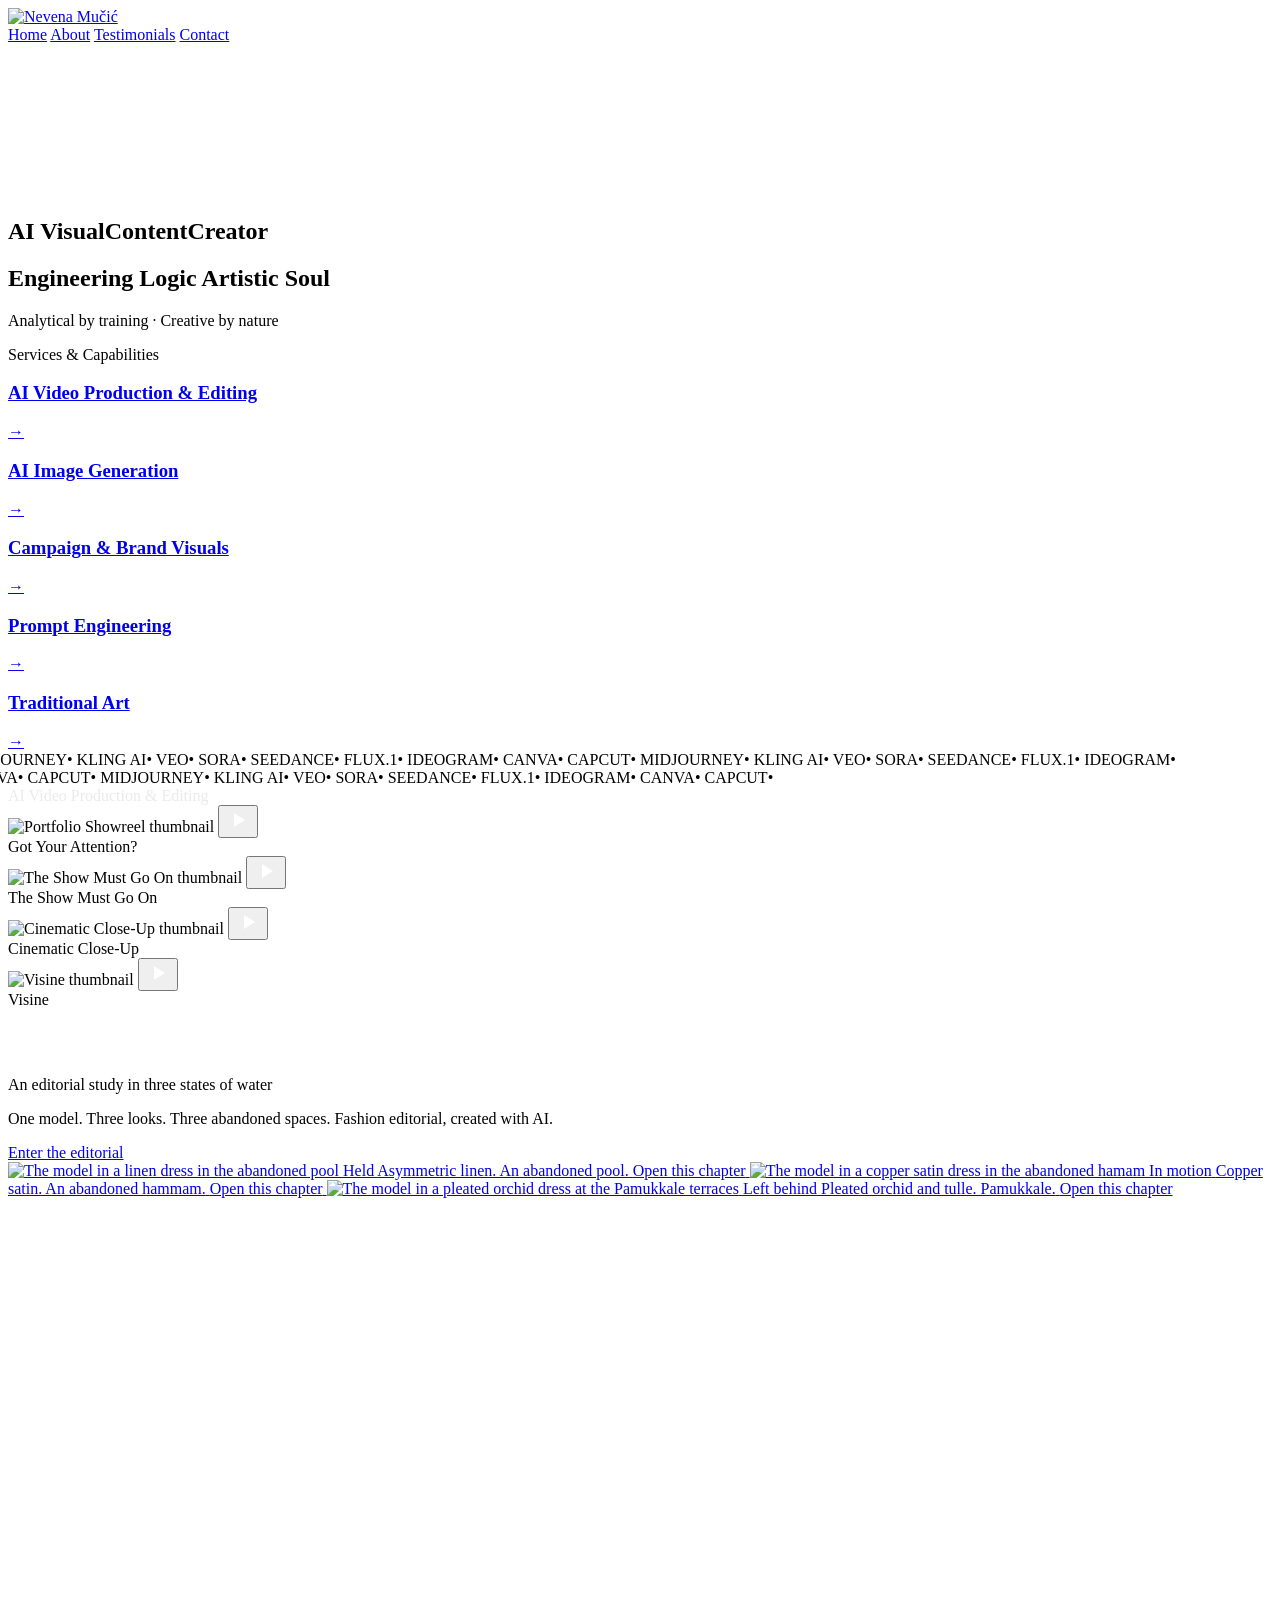
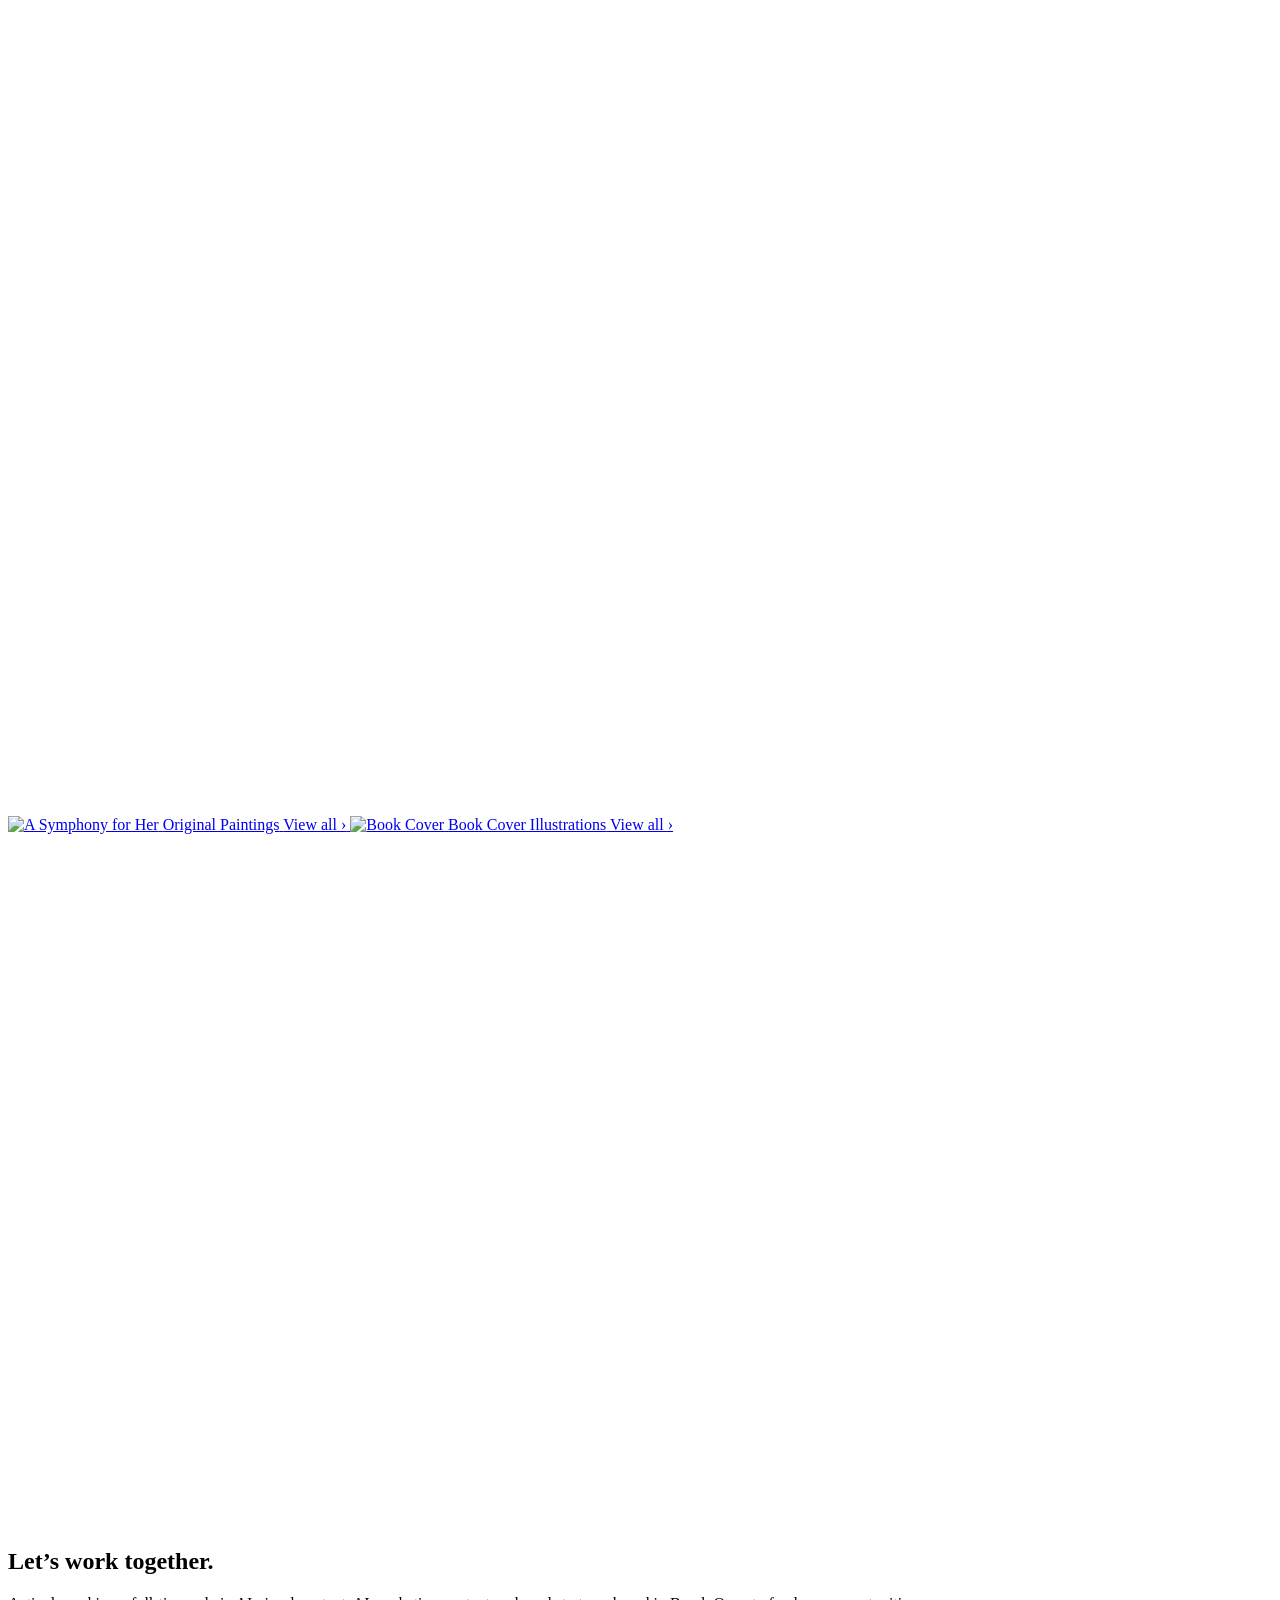
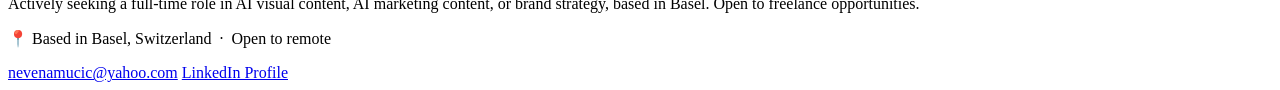
==== commit 012d6153: "Updated portfolio website Publish the latest approved Pelican build to GitHub Pages.  Co-authored-by" ====
--- a/index.html
+++ b/index.html
@@ -13,24 +13,24 @@
     <meta name="viewport" content="width=device-width, initial-scale=1.0">
     <title>Nevena Mučić &middot; AI Visual Content Creator &amp; Strategist</title>
     <meta name="description" content="Nevena Mučić is an AI Visual Content Creator based in Basel, Switzerland — specializing in AI image generation, AI video production, and social media content for brands.">
-    <link rel="canonical" href="/">
+    <link rel="canonical" href="https://nevenaai.com/">
     <meta property="og:type" content="website">
     <meta property="og:title" content="Nevena Mučić &middot; AI Visual Content Creator &amp; Strategist">
     <meta property="og:description" content="Nevena Mučić is an AI Visual Content Creator based in Basel, Switzerland.">
-    <meta property="og:url" content="/">
-    <meta property="og:image" content="/static/profile.jpg">
+    <meta property="og:url" content="https://nevenaai.com/">
+    <meta property="og:image" content="https://nevenaai.com/static/profile.jpg">
     <meta name="twitter:card" content="summary_large_image">
     <meta name="twitter:title" content="Nevena Mučić &middot; AI Visual Content Creator">
     <meta name="twitter:description" content="AI Visual Content Creator based in Basel, Switzerland.">
-    <meta name="twitter:image" content="/static/profile.jpg">
+    <meta name="twitter:image" content="https://nevenaai.com/static/profile.jpg">
     <script type="application/ld+json">
     {
         "@context": "https://schema.org",
         "@type": "Person",
         "name": "Nevena Mučić",
         "jobTitle": "AI Visual Content Creator",
-        "url": "/",
-        "image": "/static/profile.jpg",
+        "url": "https://nevenaai.com/",
+        "image": "https://nevenaai.com/static/profile.jpg",
         "address": {
             "@type": "PostalAddress",
             "addressLocality": "Basel",
@@ -41,7 +41,7 @@
         ]
     }
     </script>
-    <link rel="stylesheet" href="/static/custom.css?v=109">
+    <link rel="stylesheet" href="https://nevenaai.com/static/custom.css?v=132">
     <link rel="preconnect" href="https://fonts.googleapis.com">
     <link rel="preconnect" href="https://fonts.gstatic.com" crossorigin>
     <link href="https://fonts.googleapis.com/css2?family=Plus+Jakarta+Sans:ital,wght@0,400;0,600;0,700;0,800;1,400;1,700&family=Inter:ital,wght@0,300;0,400;0,500;0,600;1,300;1,400&family=Playfair+Display:ital@1&display=swap" rel="stylesheet">
@@ -51,7 +51,7 @@
     <!-- TOP NAVIGATION -->
     <nav class="top-nav hero-overlay-nav">
         <a class="brand-logo" href="/" aria-label="Nevena Mučić home">
-            <img src="/static/Nevena_logo_no_text.png" alt="Nevena Mučić">
+            <img src="https://nevenaai.com/static/Nevena_logo_no_text.png" alt="Nevena Mučić">
         </a>
         <div class="nav-links">
             <a href="/">Home</a>
@@ -65,10 +65,10 @@
     <!-- HERO SECTION -->
     <section class="hero-section">
         <video class="hero-background-video-fill" autoplay loop muted playsinline preload="metadata" aria-hidden="true">
-            <source src="/static/Hero_video_Ai.mp4?v=5" type="video/mp4">
+            <source src="https://nevenaai.com/static/Hero_video_Ai.mp4?v=5" type="video/mp4">
         </video>
-        <video class="hero-background-video" loop muted playsinline preload="none" data-desktop-poster="/static/Hero_bg.jpeg" data-mobile-src="/static/Hero_video_Ai_mobile.mp4?v=1" aria-hidden="true">
-            <source src="/static/Hero_video_Ai.mp4?v=5" type="video/mp4">
+        <video class="hero-background-video" loop muted playsinline preload="none" data-desktop-poster="https://nevenaai.com/static/Hero_bg.jpeg" data-mobile-src="https://nevenaai.com/static/Hero_video_Ai_mobile.mp4?v=1" aria-hidden="true">
+            <source src="https://nevenaai.com/static/Hero_video_Ai.mp4?v=5" type="video/mp4">
         </video>
         <div class="hero-container">
             <div class="hero-text-col">
@@ -137,8 +137,8 @@
         <div class="video-work-grid">
 
             <div class="video-card tv-on-card">
-                <div class="video-card-frame" data-video-src="/static/za-portfolio-cropped.mp4">
-                    <img src="/static/showreel-poster.jpg" alt="Portfolio Showreel thumbnail" class="video-card-thumb" loading="lazy">
+                <div class="video-card-frame" data-video-src="https://nevenaai.com/static/za-portfolio-cropped.mp4">
+                    <img src="https://nevenaai.com/static/showreel-poster.jpg" alt="Portfolio Showreel thumbnail" class="video-card-thumb" loading="lazy">
                     <button class="video-play-btn" aria-label="Play video" onclick="playLocalVideo(this)">
                         <svg width="24" height="24" viewBox="0 0 24 24" fill="#ffffff"><path d="M8 5v14l11-7z"/></svg>
                     </button>
@@ -161,8 +161,8 @@
             </div>
 
             <div class="video-card tv-on-card">
-                <div class="video-card-frame" data-video-src="/static/ai-video-2.mp4">
-                    <img src="/static/ai-video-2-poster.jpg" alt="Cinematic Close-Up thumbnail" class="video-card-thumb" loading="lazy">
+                <div class="video-card-frame" data-video-src="https://nevenaai.com/static/ai-video-2.mp4">
+                    <img src="https://nevenaai.com/static/ai-video-2-poster.jpg" alt="Cinematic Close-Up thumbnail" class="video-card-thumb" loading="lazy">
                     <button class="video-play-btn" aria-label="Play video" onclick="playLocalVideo(this)">
                         <svg width="24" height="24" viewBox="0 0 24 24" fill="#ffffff"><path d="M8 5v14l11-7z"/></svg>
                     </button>
@@ -188,26 +188,47 @@
     </section>
 
     <!-- 2. AI IMAGE GENERATION SECTION -->
-    <section class="fashion-editorial-section fashion-editorial-preview" id="fashion-editorial" data-scatter>
-        <div class="fashion-editorial-header">
-            <p class="fashion-editorial-label">SEDIMENT &mdash; An Editorial Study</p>
-            <a class="fashion-editorial-link" href="/sediment.html">Explore the full editorial &rsaquo;</a>
-        </div>
-        <div class="fashion-editorial-grid" id="fashionEditorialGrid" data-asset-base="/static/artwork/fashion/" data-preview="true"></div>
+    <section class="fashion-editorial-section fashion-editorial-preview" id="fashion-editorial">
+        <header class="fashion-editorial-preview-header">
+            <div class="fashion-editorial-preview-title">
+                <h2 class="fashion-editorial-label">SEDIMENT</h2>
+                <p class="fashion-editorial-subtitle">An editorial study in three states of water</p>
+            </div>
+            <div class="fashion-editorial-preview-copy">
+                <p class="fashion-editorial-desc">One model. Three looks. Three abandoned spaces. Fashion editorial, created with AI.</p>
+                <a class="fashion-editorial-link" href="https://nevenaai.com/sediment.html">Enter the editorial</a>
+            </div>
+        </header>
+        <div class="fashion-editorial-panels" aria-label="Explore the Sediment editorial chapters">
+            <a class="fashion-editorial-panel fashion-editorial-panel-held" href="https://nevenaai.com/sediment.html#sediment-held-title">
+                <img src="https://nevenaai.com/static/artwork/sediment/sediment-02.jpg" alt="The model in a linen dress in the abandoned pool" loading="lazy">
+                <span class="fashion-editorial-panel-shade" aria-hidden="true"></span>
+                <span class="fashion-editorial-panel-caption">
+                    <span class="fashion-editorial-panel-title">Held</span>
+                    <span class="fashion-editorial-panel-description">Asymmetric linen. An abandoned pool.</span>
+                </span>
+                <span class="fashion-editorial-panel-action">Open this chapter</span>
+            </a>
+            <a class="fashion-editorial-panel fashion-editorial-panel-motion is-default" href="https://nevenaai.com/sediment.html#sediment-motion-title">
+                <img src="https://nevenaai.com/static/artwork/sediment/sediment-06.jpg" alt="The model in a copper satin dress in the abandoned hamam" loading="lazy">
+                <span class="fashion-editorial-panel-shade" aria-hidden="true"></span>
+                <span class="fashion-editorial-panel-caption">
+                    <span class="fashion-editorial-panel-title">In motion</span>
+                    <span class="fashion-editorial-panel-description">Copper satin. An abandoned hammam.</span>
+                </span>
+                <span class="fashion-editorial-panel-action">Open this chapter</span>
+            </a>
+            <a class="fashion-editorial-panel fashion-editorial-panel-left-behind" href="https://nevenaai.com/sediment.html#sediment-left-title">
+                <img src="https://nevenaai.com/static/artwork/sediment/sediment-01.jpg" alt="The model in a pleated orchid dress at the Pamukkale terraces" loading="lazy">
+                <span class="fashion-editorial-panel-shade" aria-hidden="true"></span>
+                <span class="fashion-editorial-panel-caption">
+                    <span class="fashion-editorial-panel-title">Left behind</span>
+                    <span class="fashion-editorial-panel-description">Pleated orchid and tulle. Pamukkale.</span>
+                </span>
+                <span class="fashion-editorial-panel-action">Open this chapter</span>
+            </a>
+        </div>
     </section>
-
-    <!-- LIGHTBOX FOR SEDIMENT EDITORIAL -->
-    <div class="lightbox" id="feLightbox" onclick="closeFeLightboxOnBg(event)">
-        <button class="lightbox-close" onclick="closeFeLightbox()">&#215;</button>
-        <button class="lightbox-nav lightbox-prev" onclick="navigateFeLightbox(-1)">&#8592;</button>
-        <button class="lightbox-nav lightbox-next" onclick="navigateFeLightbox(1)">&#8594;</button>
-        <div class="lightbox-inner">
-            <img id="feLightboxImg" src="" alt="">
-            <div class="lightbox-caption">
-                <div class="lightbox-title" id="feLightboxTitle"></div>
-            </div>
-        </div>
-    </div>
 
     <div class="case-studies-background">
     <div class="case-studies-row scroll-reveal">
@@ -218,8 +239,8 @@
 
                 <a href="/soko.html" class="case-card soko-card">
                     <div class="card-image-container">
-                        <img src="/static/soko-bg.jpg" alt="Kunstzentrum Soko" class="card-bg-img">
-                        <video class="soko-card-video" src="/static/soko-falcon-outro.mp4" muted loop playsinline preload="none" aria-label="Kunstzentrum Soko falcon animation"></video>
+                        <img src="https://nevenaai.com/static/soko-bg.jpg" alt="Kunstzentrum Soko" class="card-bg-img">
+                        <video class="soko-card-video" src="https://nevenaai.com/static/soko-falcon-outro.mp4" muted loop playsinline preload="none" aria-label="Kunstzentrum Soko falcon animation"></video>
                     </div>
                     <div class="card-content">
                         <span class="card-meta">CASE STUDY &bull; 01</span>
@@ -240,8 +261,8 @@
 
                 <a href="/netzwerkpro.html" class="case-card netzwerkpro-card">
                     <div class="card-image-container">
-                        <img src="/static/netzwerkpro-bg.jpg" alt="NetzwerkPRO" class="card-bg-img">
-                        <video class="case-study-card-video" src="/static/NetzwerkPRO_video_background.mp4?v=2" muted loop playsinline preload="none" aria-label="NetzwerkPRO campaign background video"></video>
+                        <img src="https://nevenaai.com/static/netzwerkpro-bg.jpg" alt="NetzwerkPRO" class="card-bg-img">
+                        <video class="case-study-card-video" src="https://nevenaai.com/static/NetzwerkPRO_video_background.mp4?v=2" muted loop playsinline preload="none" aria-label="NetzwerkPRO campaign background video"></video>
                     </div>
                     <div class="card-content">
                         <span class="card-meta">CASE STUDY &bull; 02</span>
@@ -270,7 +291,7 @@
 
                 <a href="/hero-video.html" class="case-card prompt-card">
                     <div class="card-image-container prompt-video-container">
-                        <video src="/static/background.mp4" poster="/static/background-poster.jpg" muted loop playsinline preload="none"></video>
+                        <video src="https://nevenaai.com/static/background.mp4" poster="https://nevenaai.com/static/background-poster.jpg" muted loop playsinline preload="none"></video>
                     </div>
                     <div class="card-content">
                         <span class="card-meta">CASE STUDY &bull; 03</span>
@@ -301,7 +322,7 @@
 
             <div class="traditional-art-grid">
                 <a href="/artwork.html" class="traditional-art-item">
-                    <img src="/static/artwork/paintings/teaser/a-symphony-for-her-50x50.jpg" alt="A Symphony for Her" loading="lazy">
+                    <img src="https://nevenaai.com/static/artwork/paintings/teaser/a-symphony-for-her-50x50.jpg" alt="A Symphony for Her" loading="lazy">
                     <span class="traditional-art-mask" aria-hidden="true"></span>
                     <span class="traditional-art-overlay" aria-hidden="true">
                         <span class="traditional-art-link-content">
@@ -311,7 +332,7 @@
                     </span>
                 </a>
                 <a href="/artwork.html#book-covers" class="traditional-art-item">
-                    <img src="/static/artwork/covers/drag-1-cover.png" alt="Book Cover" loading="lazy">
+                    <img src="https://nevenaai.com/static/artwork/covers/drag-1-cover.png" alt="Book Cover" loading="lazy">
                     <span class="traditional-art-mask" aria-hidden="true"></span>
                     <span class="traditional-art-overlay" aria-hidden="true">
                         <span class="traditional-art-link-content">
@@ -542,7 +563,7 @@
                         ? 1
                         : clamp((window.innerHeight * 0.9 - titleTop) / (window.innerHeight * 0.35), 0, 1);
                     if (mobile) {
-                        var mobileOffset = ((progress - 1) * 112).toFixed(1) + 'px';
+                        var mobileOffset = ((1 - progress) * 112).toFixed(1) + 'px';
                         title.style.opacity = '1';
                         title.style.setProperty('--scroll-reveal-offset', mobileOffset);
                         title.style.transform = 'translateY(var(--scroll-reveal-offset))';
@@ -765,6 +786,6 @@
             requestAnimationFrame(tick);
         })();
     </script>
-    <script src="/static/sediment.js?v=3"></script>
+    <script src="https://nevenaai.com/static/sediment.js?v=7"></script>
 </body>
 </html>
